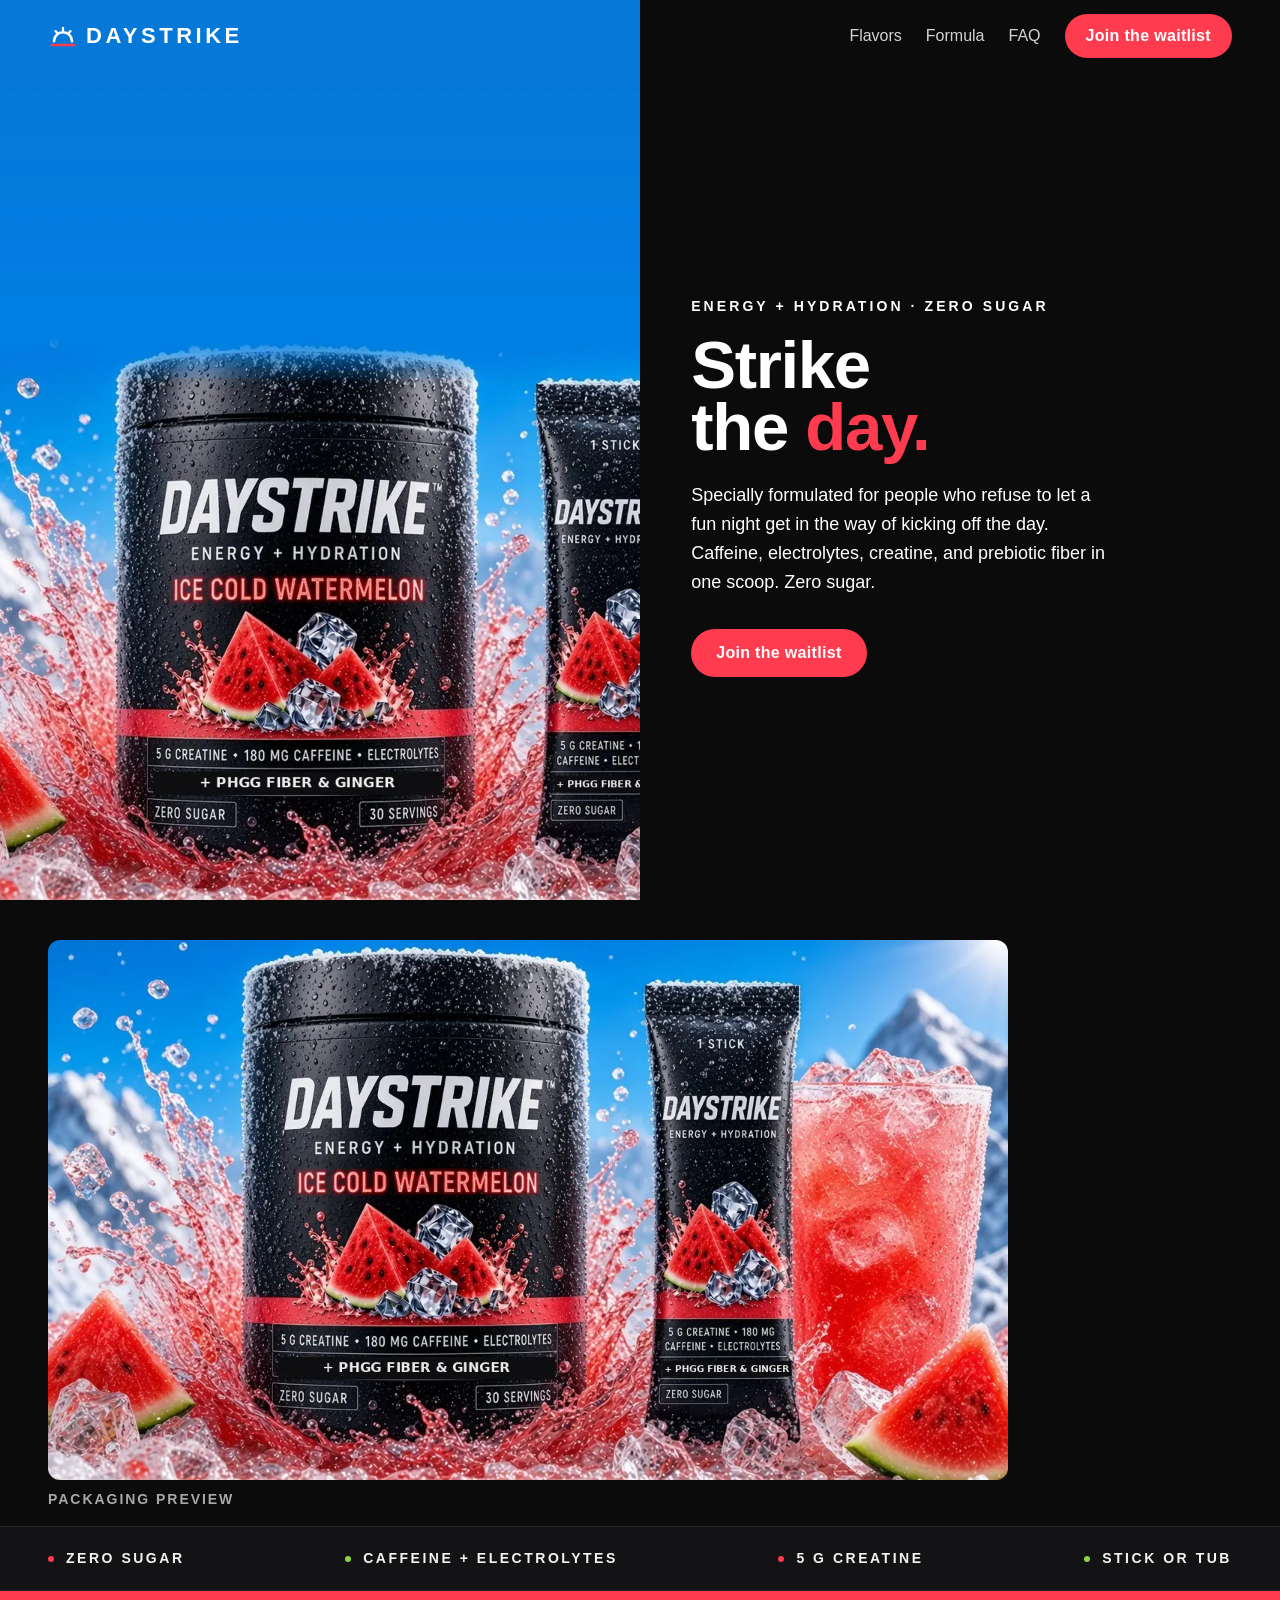
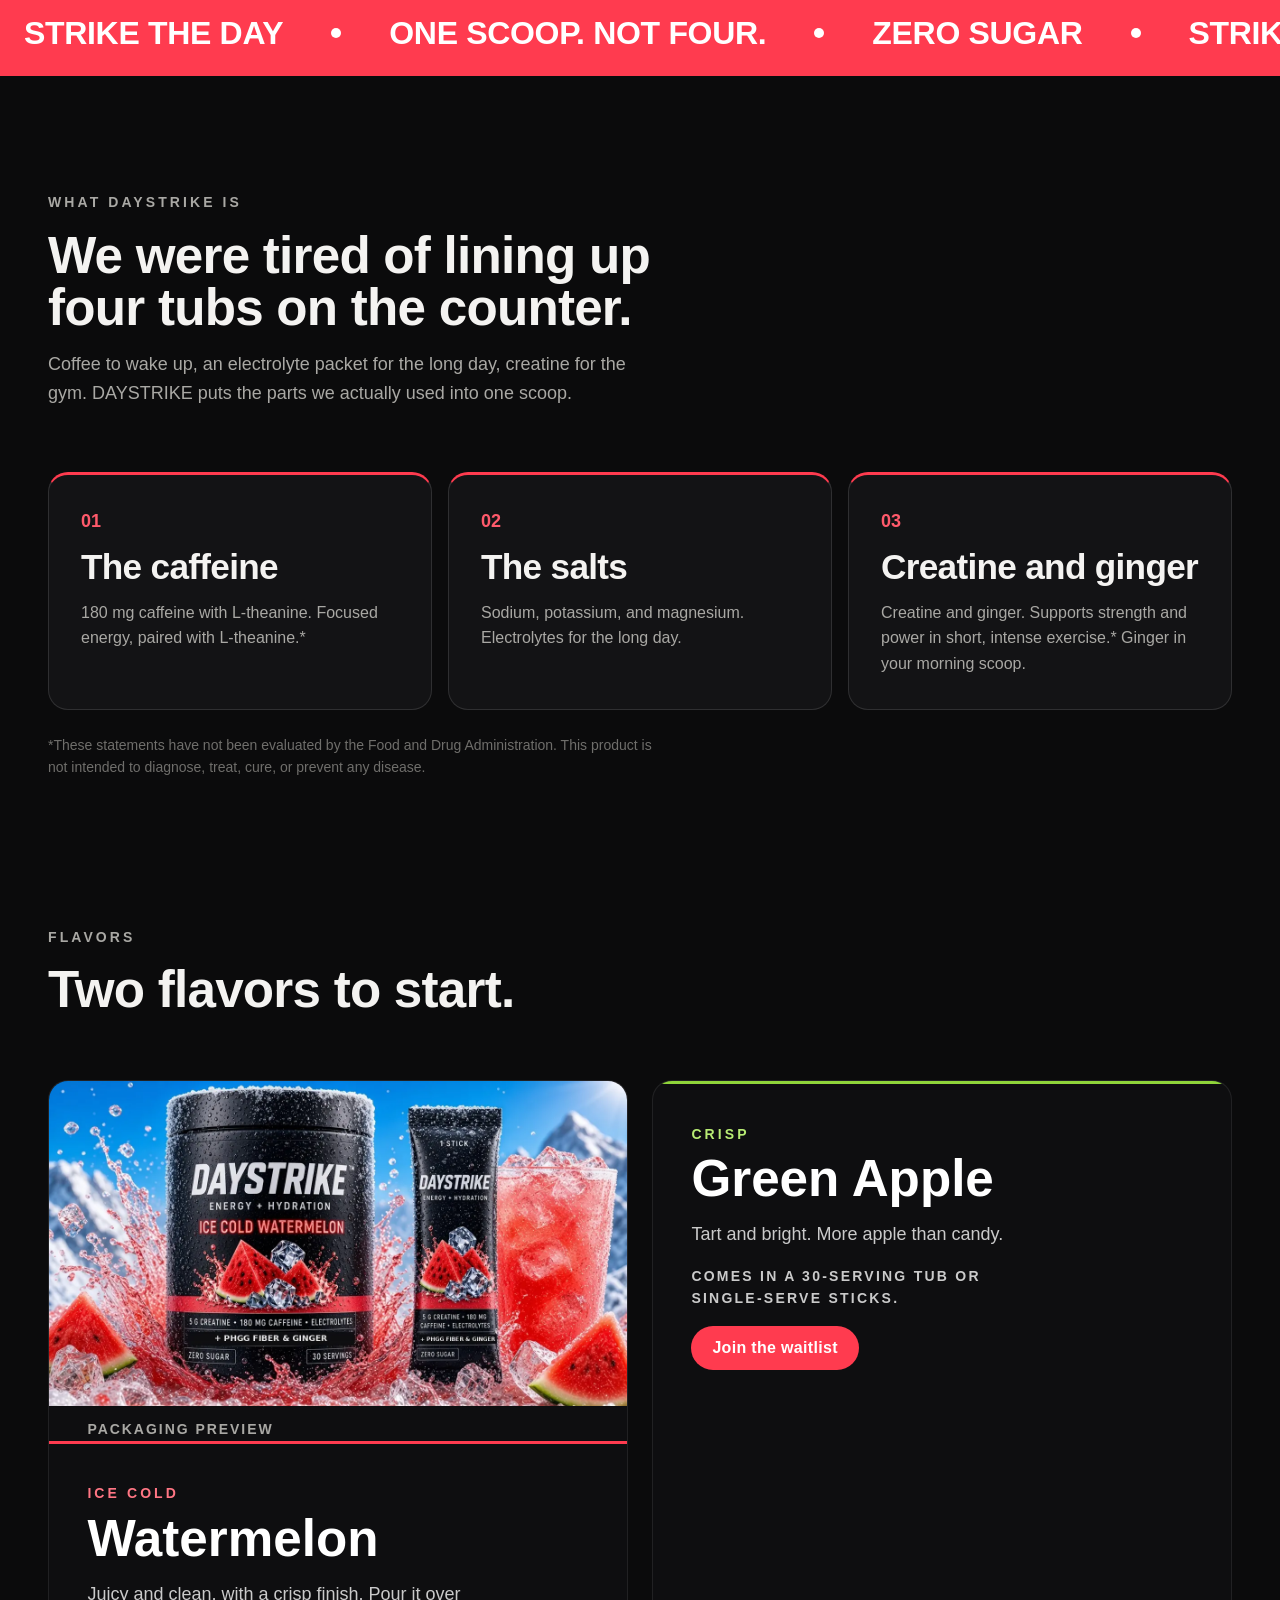
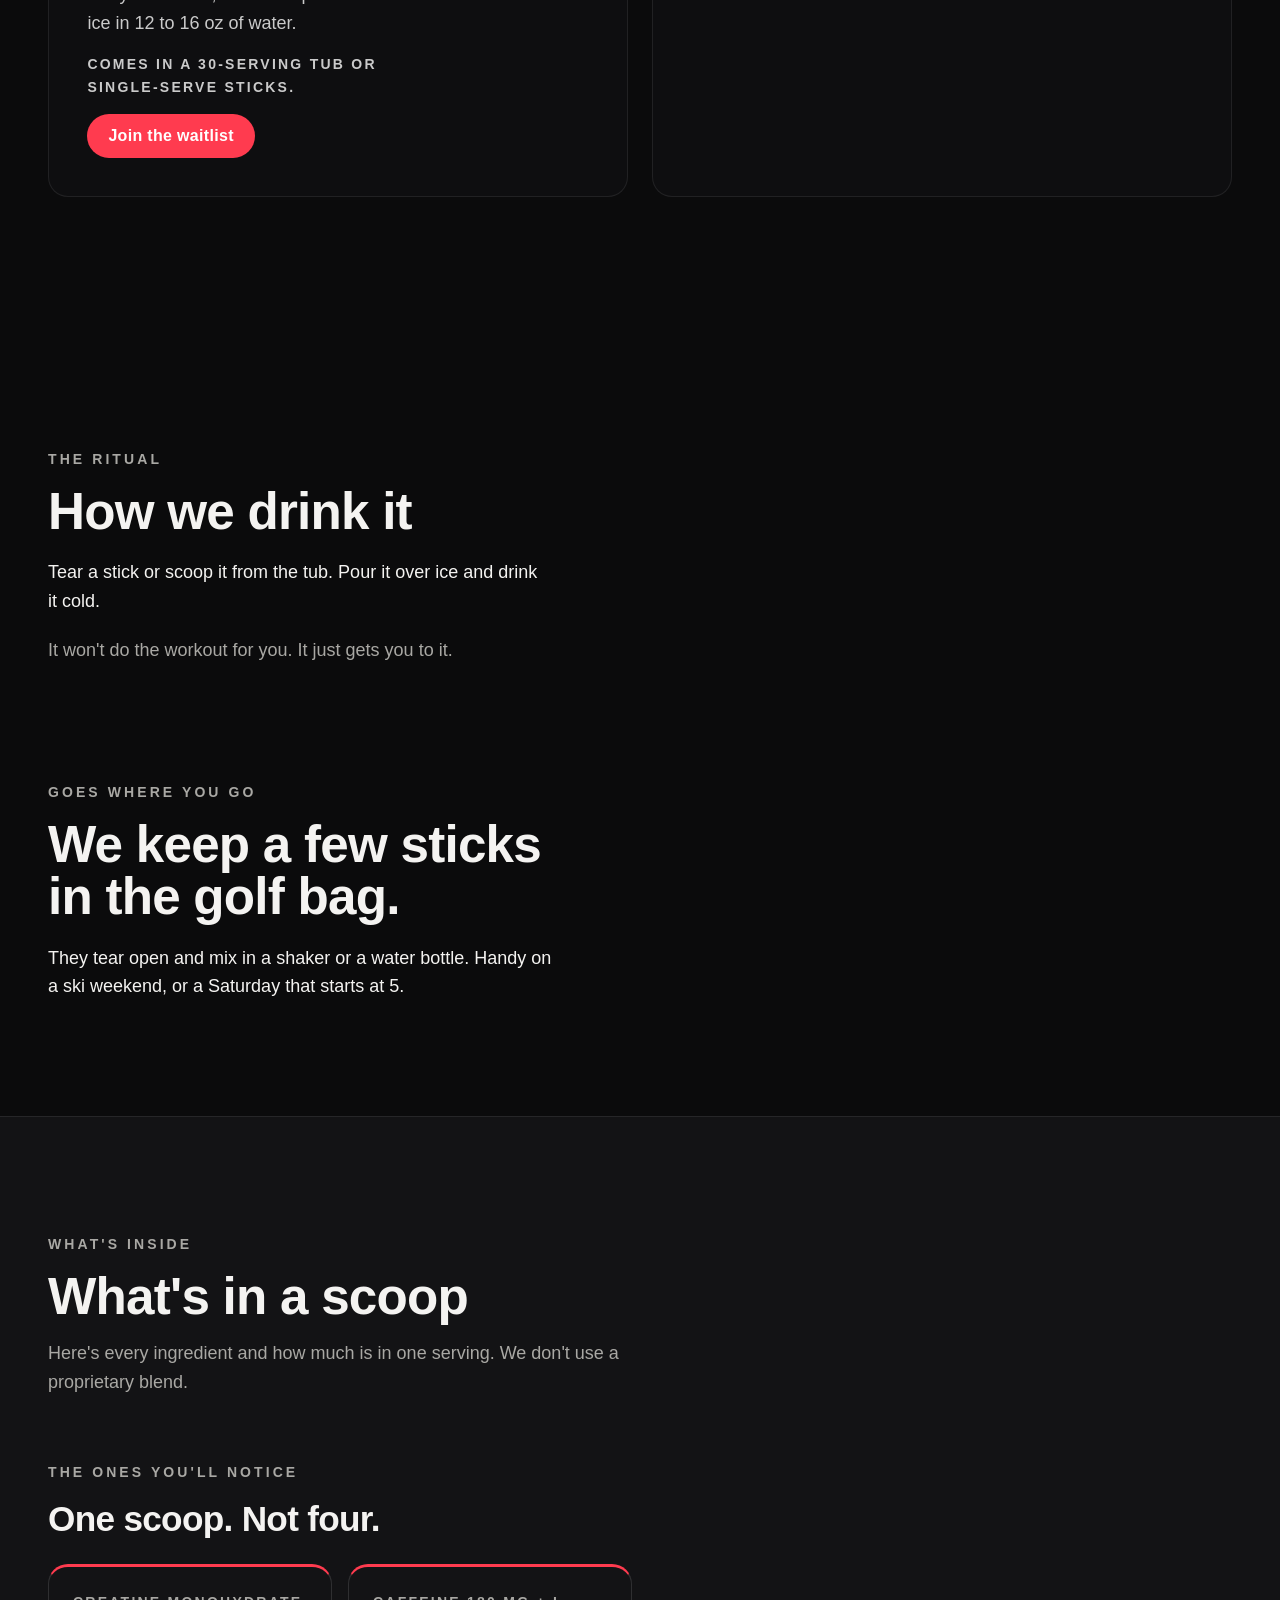
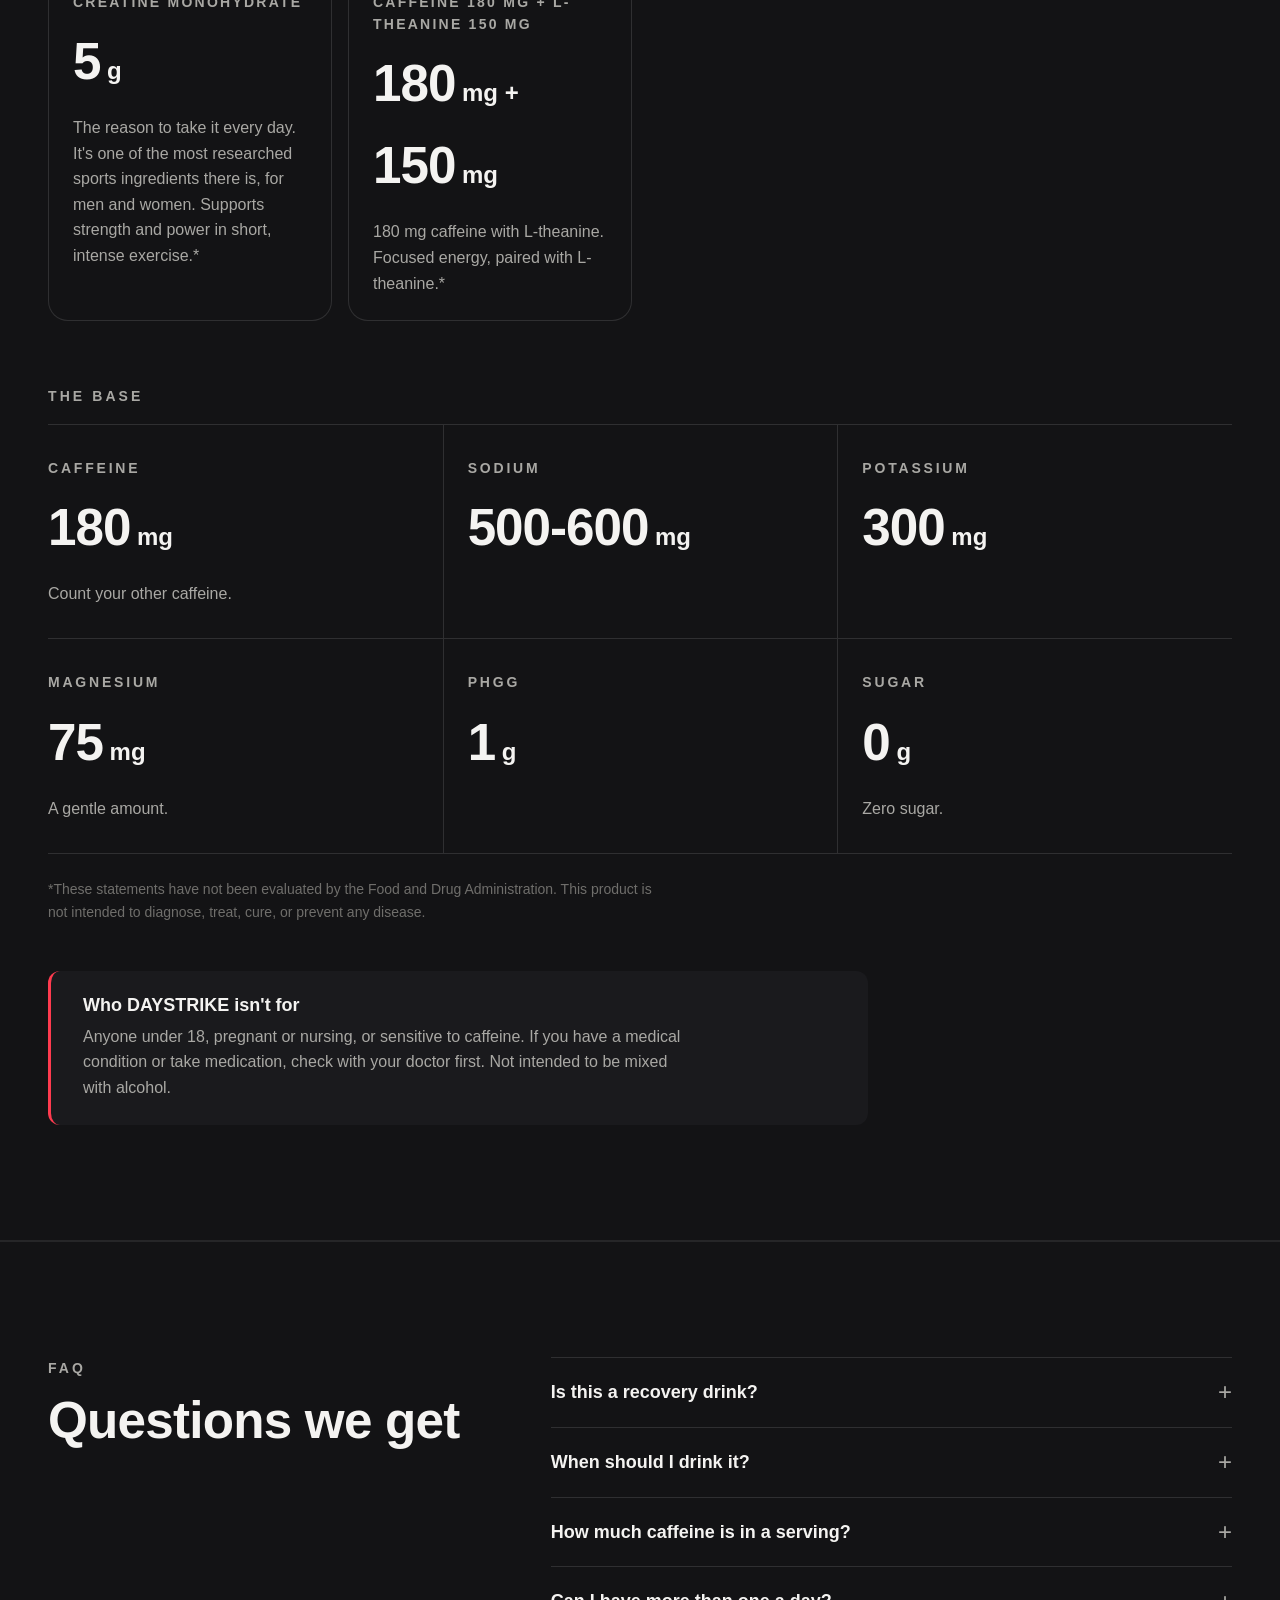
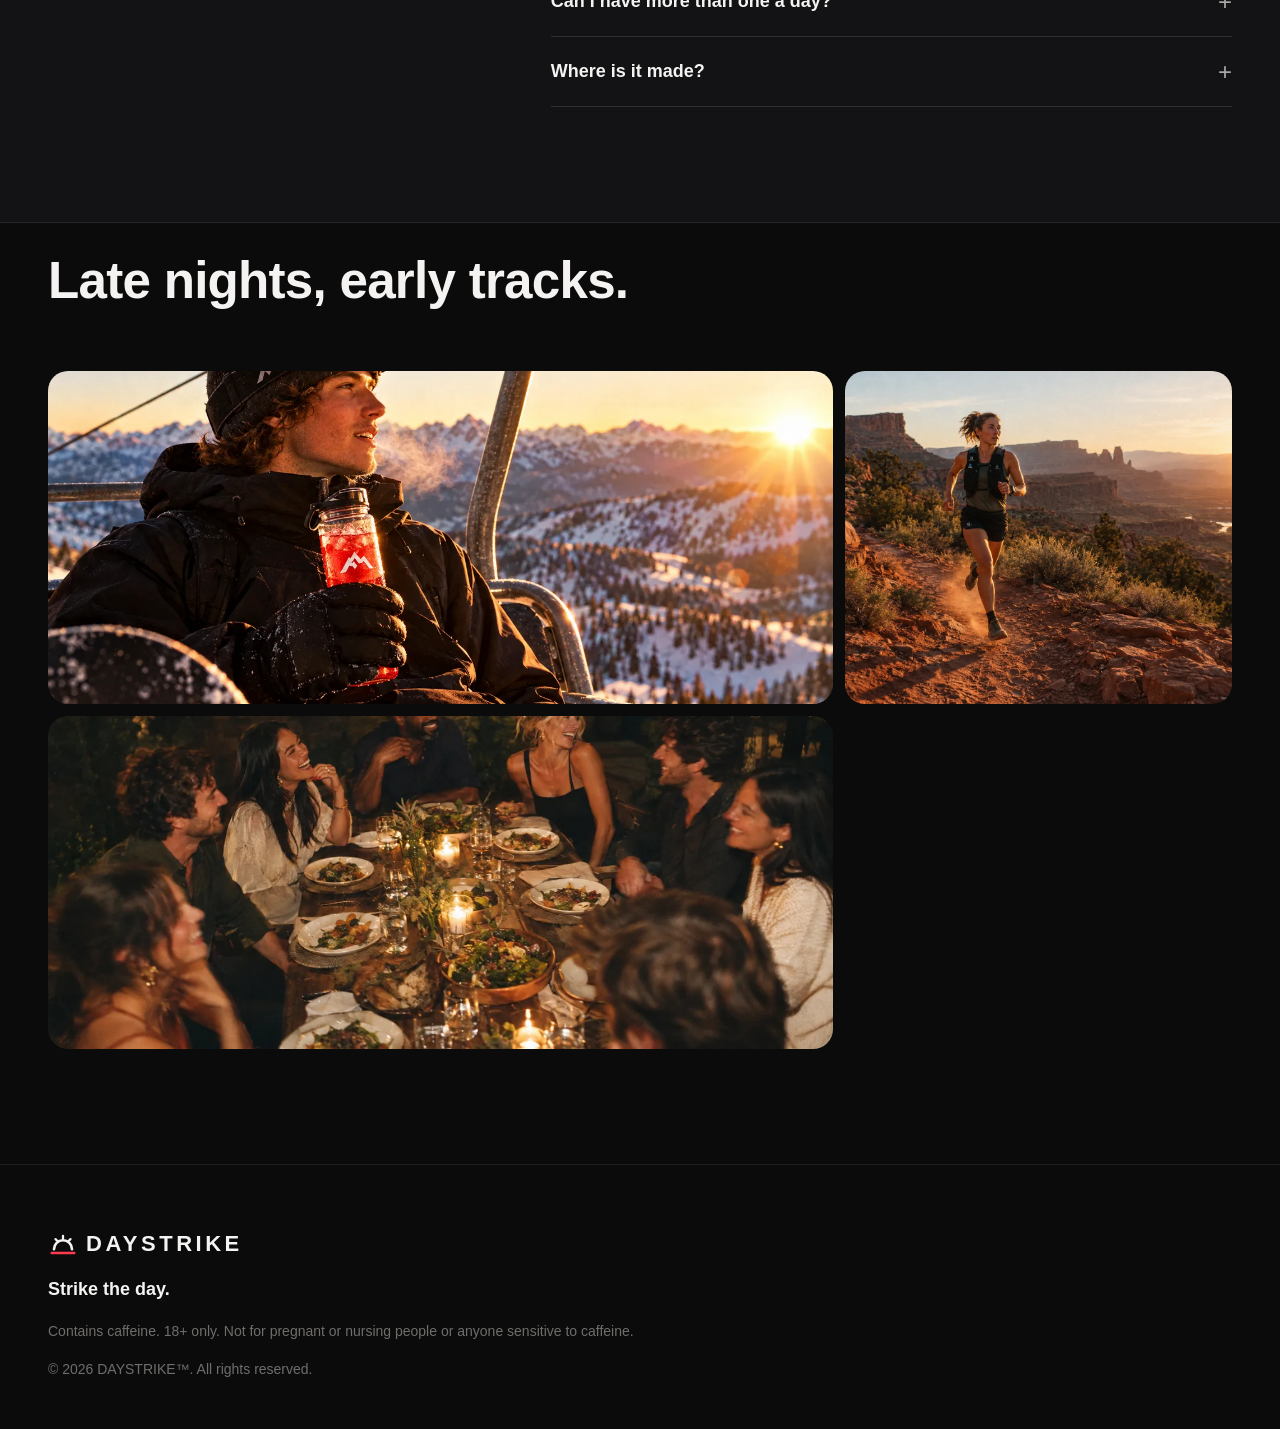
==== index.html @ b234f5af "Keep the hero copy off the product image Co-authored-by: CaseyMotive747 <CaseyMotive747@users.norepl" ====
<!doctype html>
<html lang="en" data-theme="dark">
<head>
  <meta charset="utf-8" />
  <meta name="viewport" content="width=device-width, initial-scale=1" />
  <title>DAYSTRIKE™ | Join the waitlist</title>
  <meta name="description" content="Specially formulated for people who refuse to let a fun night get in the way of kicking off the day. Strike the day." />
  <meta property="og:title" content="DAYSTRIKE™ | Join the waitlist" />
  <meta property="og:description" content="Specially formulated for people who refuse to let a fun night get in the way of kicking off the day. Strike the day." />
  <meta property="og:image" content="https://drinkdaystrike.com/assets/og-waitlist.jpg" />
  <meta property="og:url" content="https://drinkdaystrike.com/" />
  <meta property="og:type" content="website" />
  <meta name="twitter:card" content="summary_large_image" />
  <meta name="twitter:description" content="Energy, hydration and creatine. One scoop instead of four. Strike the day." />
  <meta name="twitter:image" content="https://drinkdaystrike.com/assets/og-waitlist.jpg" />
  <meta name="theme-color" content="#0b0b0c" />
  <link rel="icon" href="data:image/svg+xml,%3Csvg xmlns='http://www.w3.org/2000/svg' viewBox='0 0 32 32'%3E%3Crect width='32' height='32' rx='7' fill='%230b0b0c'/%3E%3Cpath d='M7 21a9 9 0 0 1 18 0' fill='none' stroke='%23fff' stroke-width='3' stroke-linecap='round'/%3E%3Cpath d='M5 25h22' stroke='%23ff3b4f' stroke-width='3' stroke-linecap='round'/%3E%3C/svg%3E" />
  <link rel="preconnect" href="https://api.fontshare.com" crossorigin />
  <link href="https://api.fontshare.com/v2/css?f[]=cabinet-grotesk@500,700,800&f[]=satoshi@400,500,700&display=swap" rel="stylesheet" />
  <link rel="preload" as="image" href="./assets/hero-mobile.webp" type="image/webp" media="(max-width: 767px)" />
  <link rel="preload" as="image" href="./assets/hero-desktop.webp" type="image/webp" media="(min-width: 768px)" />
  <link rel="stylesheet" href="./base.css" />
  <link rel="stylesheet" href="./style.css" />
</head>
<body>
  <a class="skip-link sr-only" href="#main">Skip to content</a>

  <header class="header" id="top">
    <div class="container header__inner">
      <a href="#top" class="brand" aria-label="DAYSTRIKE home">
        <svg class="brand__mark" viewBox="0 0 40 40" fill="none" aria-hidden="true">
          <path d="M8 27a12 12 0 0 1 24 0" stroke="currentColor" stroke-width="3.5" stroke-linecap="round"/>
          <path d="M20 9v4M10 13.5l2.6 2.6M30 13.5l-2.6 2.6" stroke="currentColor" stroke-width="3" stroke-linecap="round"/>
          <path d="M5 32h30" stroke="var(--color-red)" stroke-width="3.5" stroke-linecap="round"/>
        </svg>
        <span class="brand__word">DAYSTRIKE</span>
      </a>
      <nav class="nav" aria-label="Primary">
        <a href="#flavors">Flavors</a>
        <a href="#formula">Formula</a>
        <a href="#faq">FAQ</a>
      </nav>
      <div class="header__actions">
        <a href="WAITLIST_URL" class="btn btn--primary btn--sm">Join the waitlist</a>
      </div>
    </div>
  </header>

  <main id="main">
    <!-- HERO -->
    <section class="hero" aria-labelledby="hero-title">
      <picture class="hero__media">
        <source media="(max-width: 767px)" srcset="./assets/hero-mobile.webp" type="image/webp" />
        <source media="(max-width: 767px)" srcset="./assets/hero-mobile.jpg" type="image/jpeg" />
        <source srcset="./assets/hero-desktop.webp" type="image/webp" />
        <img src="./assets/hero-desktop.jpg" width="1280" height="720" alt="DAYSTRIKE Ice Cold Watermelon" fetchpriority="high" />
      </picture>
      <div class="hero__content">
        <p class="eyebrow">Energy + Hydration · Zero sugar</p>
        <h1 id="hero-title" class="hero__title">Strike<br />the <span class="hero__accent">day.</span></h1>
        <p class="hero__lede">Specially formulated for people who refuse to let a fun night get in the way of kicking off the day. Caffeine, electrolytes, creatine, and prebiotic fiber in one scoop. Zero sugar.</p>
        <div class="hero__ctas">
          <a href="WAITLIST_URL" class="btn btn--primary">Join the waitlist</a>
        </div>
      </div>
    </section>

    <!-- PACKAGING -->
    <section class="pack-preview" aria-label="Packaging preview">
      <div class="container">
        <figure class="pack">
          <picture>
            <source srcset="./assets/pack-watermelon.webp" type="image/webp" />
            <img src="./assets/pack-watermelon.jpg" width="1280" height="720" alt="DAYSTRIKE Ice Cold Watermelon packaging preview" />
          </picture>
          <figcaption class="pack__caption">Packaging preview</figcaption>
        </figure>
      </div>
    </section>

    <!-- STRIP -->
    <section class="strip" aria-label="Product highlights">
      <div class="container strip__inner">
        <span>Zero sugar</span>
        <span>Caffeine + electrolytes</span>
        <span>5 g creatine</span>
        <span>Stick or tub</span>
      </div>
    </section>

    <!-- MARQUEE -->
    <div class="marquee" aria-hidden="true">
      <div class="marquee__track">
        <span>Strike the day</span><span>One scoop. Not four.</span><span>Zero sugar</span>
        <span>Strike the day</span><span>One scoop. Not four.</span><span>Zero sugar</span>
      </div>
    </div>

    <!-- WHAT -->
    <section class="section what" id="what" aria-labelledby="what-title">
      <div class="container">
        <div class="section__head">
          <p class="eyebrow">What DAYSTRIKE is</p>
          <h2 id="what-title" class="section__title">We were tired of lining up four tubs on the counter.</h2>
          <p class="section__lede">Coffee to wake up, an electrolyte packet for the long day, creatine for the gym. DAYSTRIKE puts the parts we actually used into one scoop.</p>
        </div>
        <div class="pillars">
          <div class="pillar"><p class="pillar__n">01</p><h3>The caffeine</h3><p>180 mg caffeine with L-theanine. Focused energy, paired with L-theanine.*</p></div>
          <div class="pillar"><p class="pillar__n">02</p><h3>The salts</h3><p>Sodium, potassium, and magnesium. Electrolytes for the long day.</p></div>
          <div class="pillar"><p class="pillar__n">03</p><h3>Creatine and ginger</h3><p>Creatine and ginger. Supports strength and power in short, intense exercise.* Ginger in your morning scoop.</p></div>
        </div>
        <p class="fda-note">*These statements have not been evaluated by the Food and Drug Administration. This product is not intended to diagnose, treat, cure, or prevent any disease.</p>
      </div>
    </section>


    <!-- FLAVORS -->
    <section class="section" id="flavors" aria-labelledby="flavors-title">
      <div class="container">
        <div class="section__head">
          <p class="eyebrow">Flavors</p>
          <h2 id="flavors-title" class="section__title">Two flavors to start.</h2>
        </div>
        <div class="flavors">
          <article class="flavor flavor--red">
            <figure class="pack">
              <picture>
                <source srcset="./assets/pack-watermelon.webp" type="image/webp" />
                <img src="./assets/pack-watermelon.jpg" width="1280" height="720" alt="DAYSTRIKE Ice Cold Watermelon packaging preview" loading="lazy" />
              </picture>
              <figcaption class="pack__caption">Packaging preview</figcaption>
            </figure>
            <div class="flavor__body">
            <p class="flavor__kicker">Ice Cold</p>
            <h3 class="flavor__name">Watermelon</h3>
            <p>Juicy and clean, with a crisp finish. Pour it over ice in 12 to 16 oz of water.</p>
            <p class="flavor__formats">Comes in a 30-serving tub or single-serve sticks.</p>
            <a href="#flavors" class="btn btn--primary btn--sm flavor__buy" data-shop>Join the waitlist</a>
            </div>
          </article>
          <article class="flavor flavor--green">
            <div class="flavor__body">
            <p class="flavor__kicker">Crisp</p>
            <h3 class="flavor__name">Green Apple</h3>
            <p>Tart and bright. More apple than candy.</p>
            <p class="flavor__formats">Comes in a 30-serving tub or single-serve sticks.</p>
            <a href="#flavors" class="btn btn--primary btn--sm flavor__buy" data-shop>Join the waitlist</a>
            </div>
          </article>
        </div>
      </div>
    </section>

    <!-- DAY -->
    <section class="section section--tight" aria-labelledby="day-title">
      <div class="container split">
        <div class="split__copy">
          <p class="eyebrow">The ritual</p>
          <h2 id="day-title" class="section__title">How we drink it</h2>
          <p>Tear a stick or scoop it from the tub. Pour it over ice and drink it cold.</p>
          <p class="muted">It won't do the workout for you. It just gets you to it.</p>
        </div>
      </div>
      <div class="container split split--reverse">
        <div class="split__copy">
          <p class="eyebrow">Goes where you go</p>
          <h2 class="section__title">We keep a few sticks in the golf bag.</h2>
          <p>They tear open and mix in a shaker or a water bottle. Handy on a ski weekend, or a Saturday that starts at 5.</p>
        </div>
      </div>
    </section>

    <!-- FORMULA -->
    <section class="section section--alt" id="formula" aria-labelledby="formula-title">
      <div class="container">
        <div class="section__head">
          <p class="eyebrow">What's inside</p>
          <h2 id="formula-title" class="section__title">What's in a scoop</h2>
          <p class="section__lede">Here's every ingredient and how much is in one serving. We don't use a proprietary blend.</p>
        </div>
        <div class="four">
          <div class="four__head">
            <p class="eyebrow">The ones you'll notice</p>
            <h3 class="four__title">One scoop. Not four.</h3>
          </div>
          <dl class="four__grid">
            <div class="four__item"><dt>Creatine monohydrate</dt><dd class="four__dose"><span class="spec__num">5</span> g</dd><dd class="four__copy">The reason to take it every day. It's one of the most researched sports ingredients there is, for men and women. Supports strength and power in short, intense exercise.*</dd></div>
            <div class="four__item"><dt>Caffeine 180 mg + L-theanine 150 mg</dt><dd class="four__dose"><span class="spec__num">180</span> mg + <span class="spec__num">150</span> mg</dd><dd class="four__copy">180 mg caffeine with L-theanine. Focused energy, paired with L-theanine.*</dd></div>
          </dl>
        </div>
        <p class="eyebrow specs__label">The base</p>
        <dl class="specs">
          <div class="spec"><dt>Caffeine</dt><dd><span class="spec__num">180</span> mg</dd><p>Count your other caffeine.</p></div>
                    <div class="spec"><dt>Sodium</dt><dd><span class="spec__num">500-600</span> mg</dd></div>
          <div class="spec"><dt>Potassium</dt><dd><span class="spec__num">300</span> mg</dd></div>
          <div class="spec"><dt>Magnesium</dt><dd><span class="spec__num">75</span> mg</dd><p>A gentle amount.</p></div>
          <div class="spec"><dt>PHGG</dt><dd><span class="spec__num">1</span> g</dd></div>
          <div class="spec"><dt>Sugar</dt><dd><span class="spec__num">0</span> g</dd><p>Zero sugar.</p></div>
        </dl>
        <p class="fda-note">*These statements have not been evaluated by the Food and Drug Administration. This product is not intended to diagnose, treat, cure, or prevent any disease.</p>
        <div class="notfor">
          <h3>Who DAYSTRIKE isn't for</h3>
          <p>Anyone under 18, pregnant or nursing, or sensitive to caffeine. If you have a medical condition or take medication, check with your doctor first. Not intended to be mixed with alcohol.</p>
        </div>
      </div>
    </section>

    <!-- FAQ -->
    <section class="section section--alt" id="faq" aria-labelledby="faq-title">
      <div class="container faq">
        <div class="section__head">
          <p class="eyebrow">FAQ</p>
          <h2 id="faq-title" class="section__title">Questions we get</h2>
        </div>
        <div class="faq__list">
          <details>
            <summary>Is this a recovery drink?</summary>
            <p>No. It's a daily energy and hydration drink for people with full days.</p>
          </details>
          <details>
            <summary>When should I drink it?</summary>
            <p>Mornings or before a workout, in 12 to 16 oz of water over ice. Finish your last serving by early afternoon.</p>
          </details>
          <details>
            <summary>How much caffeine is in a serving?</summary>
            <p>180 mg, about two cups of coffee.</p>
          </details>
          <details>
            <summary>Can I have more than one a day?</summary>
            <p>Most healthy adults can have up to about 400 mg of caffeine a day, according to the FDA. Count your coffee and other caffeine too. We recommend finishing your last serving by early afternoon so it doesn't get in the way of sleep. Don't exceed two servings a day.</p>
          </details>
          <details>
            <summary>Where is it made?</summary>
            <p>Made in the U.S. We're finalizing our manufacturing partner now.</p>
          </details>
        </div>
      </div>
    </section>

    <!-- WORLD -->
    <section class="section world" id="world" aria-labelledby="world-title">
      <div class="container">
        <div class="section__head">
          <h2 id="world-title" class="section__title">Late nights, early tracks.</h2>
        </div>
        <div class="world__grid">
          <figure class="world__item w4"><img src="./assets/world-firstchair.webp" width="1400" height="788" loading="lazy" style="object-position:30% 50%" alt="A snowboarder on a chairlift at sunrise holding a bottle of red DAYSTRIKE drink" /></figure>
          <figure class="world__item w2"><img src="./assets/world-mileone.webp" width="1400" height="933" loading="lazy" style="object-position:38% 20%" alt="A woman trail running on red rock at sunrise" /></figure>
          <figure class="world__item w4"><img src="./assets/world-longtable.webp" width="1400" height="933" loading="lazy" style="object-position:50% 50%" alt="Friends laughing around a long candlelit dinner table under string lights" /></figure>
        </div>
      </div>
    </section>

  </main>

  <footer class="footer">
    <div class="container footer__inner">
      <div class="brand brand--footer">
        <svg class="brand__mark" viewBox="0 0 40 40" fill="none" aria-hidden="true">
          <path d="M8 27a12 12 0 0 1 24 0" stroke="currentColor" stroke-width="3.5" stroke-linecap="round"/>
          <path d="M20 9v4M10 13.5l2.6 2.6M30 13.5l-2.6 2.6" stroke="currentColor" stroke-width="3" stroke-linecap="round"/>
          <path d="M5 32h30" stroke="var(--color-red)" stroke-width="3.5" stroke-linecap="round"/>
        </svg>
        <span class="brand__word">DAYSTRIKE</span>
      </div>
      <p class="footer__tag">Strike the day.</p>
      <p class="footer__fine">Contains caffeine. 18+ only. Not for pregnant or nursing people or anyone sensitive to caffeine.</p>
      <p class="footer__fine">© 2026 DAYSTRIKE™. All rights reserved.</p>
    </div>
  </footer>

  <script src="./app.js" defer></script>
</body>
</html>
---- base.css ----
/* base.css */
*,
*::before,
*::after {
  box-sizing: border-box;
  margin: 0;
  padding: 0;
}

html {
  -moz-text-size-adjust: none;
  -webkit-text-size-adjust: none;
  text-size-adjust: none;
  -webkit-font-smoothing: antialiased;
  -moz-osx-font-smoothing: grayscale;
  text-rendering: optimizeLegibility;
  scroll-behavior: smooth;
  hanging-punctuation: first last;
  scroll-padding-top: var(--space-16);
}

body {
  min-height: 100dvh;
  line-height: 1.6;
  font-family: var(--font-body, sans-serif);
  font-size: var(--text-base);
  color: var(--color-text);
  background-color: var(--color-bg);
}

img,
picture,
video,
canvas,
svg {
  display: block;
  max-width: 100%;
  height: auto;
}
ul[role='list'],
ol[role='list'] {
  list-style: none;
}
input,
button,
textarea,
select {
  font: inherit;
  color: inherit;
}

h1,
h2,
h3,
h4,
h5,
h6 {
  text-wrap: balance;
  line-height: 1.15;
}
p,
li,
figcaption {
  text-wrap: pretty;
  max-width: 72ch;
}

::selection {
  background: oklch(from var(--color-primary) l c h / 0.25);
  color: var(--color-text);
}

:focus-visible {
  outline: 2px solid var(--color-primary);
  outline-offset: 3px;
  border-radius: var(--radius-sm);
}

@media (prefers-reduced-motion: reduce) {
  *,
  *::before,
  *::after {
    animation-duration: 0.01ms !important;
    animation-iteration-count: 1 !important;
    transition-duration: 0.01ms !important;
    scroll-behavior: auto !important;
  }
}

button {
  cursor: pointer;
  background: none;
  border: none;
}
table {
  border-collapse: collapse;
  width: 100%;
}

/* Interactive elements: animate hover/focus transitions.
   Only clickable elements get hover states — see `shared/03-motion.md`.
   Never add :hover styles to non-interactive elements. */
a,
button,
[role='button'],
[role='link'],
input,
textarea,
select {
  transition:
    color var(--transition-interactive),
    background var(--transition-interactive),
    border-color var(--transition-interactive),
    box-shadow var(--transition-interactive);
}

.sr-only {
  position: absolute;
  width: 1px;
  height: 1px;
  padding: 0;
  margin: -1px;
  overflow: hidden;
  clip: rect(0, 0, 0, 0);
  white-space: nowrap;
  border-width: 0;
}
---- style.css ----
[hidden] { display: none !important; }
/* DAYSTRIKE — tokens */
:root {
  --text-xs: clamp(0.75rem, 0.7rem + 0.25vw, 0.875rem);
  --text-sm: clamp(0.875rem, 0.8rem + 0.35vw, 1rem);
  --text-base: clamp(1rem, 0.95rem + 0.25vw, 1.125rem);
  --text-lg: clamp(1.125rem, 1rem + 0.75vw, 1.5rem);
  --text-xl: clamp(1.5rem, 1.2rem + 1.25vw, 2.25rem);
  --text-2xl: clamp(2rem, 1.2rem + 2.5vw, 3.5rem);
  --text-hero: clamp(3rem, 0.8rem + 6.4vw, 7rem);

  --space-1: 0.25rem; --space-2: 0.5rem; --space-3: 0.75rem; --space-4: 1rem;
  --space-5: 1.25rem; --space-6: 1.5rem; --space-8: 2rem; --space-10: 2.5rem;
  --space-12: 3rem; --space-16: 4rem; --space-20: 5rem; --space-24: 6rem; --space-32: 8rem;

  --font-display: 'Cabinet Grotesk', 'Satoshi', 'Helvetica Neue', sans-serif;
  --font-body: 'Satoshi', 'Inter', 'Helvetica Neue', sans-serif;

  --radius-sm: 6px; --radius-md: 12px; --radius-lg: 20px; --radius-full: 999px;
  --ease: cubic-bezier(0.16, 1, 0.3, 1);
  --container: 1200px;
}

/* Dark is the brand's home (black packaging) */
:root, [data-theme='dark'] {
  --color-bg: #0b0b0c;
  --color-surface: #131315;
  --color-surface-2: #1a1a1d;
  --color-border: oklch(1 0 0 / 0.12);
  --color-divider: oklch(1 0 0 / 0.08);
  --color-text: #f4f3f1;
  --color-text-muted: #a9a8a4;
  --color-text-faint: #6f6e6b;
  --color-red: #ff3b4f;
  --color-red-ink: #ff5a6b;
  --color-green: #8fd43a;
  --color-green-ink: #a6e35a;
  --color-primary: #ff3b4f;
  --color-primary-hover: #ff5a6b;
  --color-on-primary: #ffffff;
  --shadow-lg: 0 20px 48px oklch(0 0 0 / 0.5);
}

[data-theme='dark'] { color-scheme: dark; }

body { background: var(--color-bg); color: var(--color-text); transition: background-color .3s var(--ease), color .3s var(--ease); }

.container { width: min(100% - 2 * clamp(var(--space-5), 4vw, var(--space-12)), var(--container)); margin-inline: auto; }
.muted { color: var(--color-text-muted); }

.skip-link:focus { position: fixed; top: var(--space-3); left: var(--space-3); width: auto; height: auto; clip: auto; padding: var(--space-3) var(--space-4); background: var(--color-surface); color: var(--color-text); z-index: 100; border-radius: var(--radius-sm); }

:focus-visible { outline: 2px solid var(--color-green); outline-offset: 3px; border-radius: 4px; }

/* Header */
.header { position: fixed; inset: 0 0 auto 0; z-index: 50; transition: background-color .3s var(--ease), box-shadow .3s var(--ease); }
.header--scrolled { background: color-mix(in oklab, var(--color-bg) 86%, transparent); backdrop-filter: blur(14px); -webkit-backdrop-filter: blur(14px); box-shadow: 0 1px 0 var(--color-divider); }
.header__inner { display: flex; align-items: center; gap: var(--space-6); height: 72px; }
.brand { display: inline-flex; align-items: center; gap: var(--space-2); color: #fff; text-decoration: none; }
.header--scrolled .brand { color: var(--color-text); }
.brand__mark { width: 30px; height: 30px; }
.brand__word { font-family: var(--font-display); font-weight: 800; font-size: 1.375rem; letter-spacing: 0.16em; line-height: 1; }
.nav { display: flex; gap: var(--space-6); margin-left: auto; }
.nav a { color: rgb(255 255 255 / 0.82); text-decoration: none; font-size: var(--text-sm); font-weight: 500; transition: color .2s var(--ease); }
.header--scrolled .nav a { color: var(--color-text-muted); }
.nav a:hover, .header--scrolled .nav a:hover { color: var(--color-text); }
.nav a:hover { color: #fff; }
.header__actions { display: flex; align-items: center; gap: var(--space-3); }
.icon-btn { display: grid; place-items: center; width: 44px; height: 44px; border-radius: var(--radius-full); border: 1px solid rgb(255 255 255 / 0.2); background: transparent; color: #fff; cursor: pointer; transition: background-color .2s var(--ease); }
.header--scrolled .icon-btn { color: var(--color-text); border-color: var(--color-border); }
.icon-btn:hover { background: rgb(255 255 255 / 0.08); }

/* Buttons */
.btn { display: inline-flex; align-items: center; justify-content: center; gap: var(--space-2); min-height: 48px; padding: 0 var(--space-6); border-radius: var(--radius-full); font: 700 var(--text-sm)/1 var(--font-body); letter-spacing: 0.02em; white-space: nowrap; text-decoration: none; border: 1px solid transparent; cursor: pointer; transition: background-color .2s var(--ease), transform .2s var(--ease), border-color .2s var(--ease); }
.btn:active { transform: translateY(1px) scale(0.99); }
.btn--sm { min-height: 44px; padding: 0 var(--space-5); }
.btn--primary { background: var(--color-primary); color: var(--color-on-primary); }
.btn--primary:hover { background: var(--color-primary-hover); }
.btn--ghost { background: transparent; color: inherit; border-color: currentColor; }
.btn--ghost:hover { background: rgb(255 255 255 / 0.08); }
.btn--block { width: 100%; }
.btn[disabled] { opacity: .6; cursor: progress; }

.eyebrow { font-size: var(--text-xs); font-weight: 700; letter-spacing: 0.22em; text-transform: uppercase; color: var(--color-text-muted); margin-bottom: var(--space-4); }

/* Hero: copy stays on black. The product image is beside it, or below it on phones. */
.hero { display: flex; flex-direction: column; background: #0b0b0c; color: #fff; overflow: hidden; }
.hero__content { order: 1; background: #0b0b0c; padding: calc(72px + var(--space-8)) clamp(var(--space-5), 5vw, var(--space-12)) var(--space-10); }
.hero__media { order: 2; position: relative; display: block; width: 100%; aspect-ratio: 1080 / 1350; background: #0b0b0c; }
.hero__media img { position: absolute; inset: 0; width: 100%; height: 100%; object-fit: cover; object-position: center center; }
.hero .eyebrow { color: #fff; }
.hero__title { font-family: var(--font-display); font-weight: 800; font-size: clamp(2.75rem, 1rem + 6vw, 4.5rem); line-height: 0.92; letter-spacing: -0.02em; max-width: 9ch; text-wrap: balance; color: #fff; }
.hero__lede { margin-top: var(--space-6); max-width: 42ch; font-size: var(--text-base); color: #fff; }
.hero__ctas { display: flex; flex-wrap: wrap; gap: var(--space-3); margin-top: var(--space-8); }
.hero .btn--ghost { color: #fff; border-color: rgb(255 255 255 / 0.5); }
@media (min-width: 768px) {
  .hero { display: grid; grid-template-columns: minmax(0, 1fr) minmax(0, 1fr); align-items: stretch; min-height: min(100dvh, 960px); }
  .hero__content { order: 0; display: flex; flex-direction: column; justify-content: center; padding: calc(72px + var(--space-12)) clamp(var(--space-8), 4vw, var(--space-16)) var(--space-12); }
  .hero__media { order: 0; aspect-ratio: auto; height: 100%; min-height: 100%; }
  .hero__media img { object-position: center center; }
  .hero__title { font-size: clamp(3rem, 1rem + 4vw, 6.5rem); }
}
.hero__note { margin-top: var(--space-5); font-size: var(--text-xs); color: rgb(255 255 255 / 0.7); }
.hero__note span { font-variant-numeric: tabular-nums; color: #fff; font-weight: 700; }

/* Strip */
.strip { border-block: 1px solid var(--color-divider); background: var(--color-surface); }
.strip__inner { display: flex; flex-wrap: wrap; justify-content: space-between; gap: var(--space-3) var(--space-6); padding-block: var(--space-5); font-size: var(--text-xs); font-weight: 700; letter-spacing: 0.18em; text-transform: uppercase; }
.strip__inner span { display: inline-flex; align-items: center; gap: var(--space-3); }
.strip__inner span::before { content: ""; width: 6px; height: 6px; border-radius: 50%; background: var(--color-red); }
.strip__inner span:nth-child(even)::before { background: var(--color-green); }

/* Sections */
.section { padding-block: clamp(var(--space-16), 9vw, var(--space-32)); }
.section--tight { display: grid; gap: clamp(var(--space-16), 8vw, var(--space-24)); }
.section--alt { background: var(--color-surface); border-block: 1px solid var(--color-divider); }
.section__head { max-width: 640px; margin-bottom: clamp(var(--space-10), 5vw, var(--space-16)); }
.section__title { font-family: var(--font-display); font-weight: 800; font-size: var(--text-2xl); line-height: 1.02; letter-spacing: -0.015em; text-wrap: balance; }
.section__lede { margin-top: var(--space-4); color: var(--color-text-muted); max-width: 60ch; }

/* Bold hero + marquee + rules */
.hero__accent { color: var(--color-red); }
.versus { display: grid; grid-template-columns: 1fr 1fr; gap: var(--space-4); }
.versus__col { border: 1px solid var(--color-border); border-radius: var(--radius-lg); padding: var(--space-8); }
.versus__col--you { border-color: var(--color-red); background: color-mix(in srgb, var(--color-red) 8%, transparent); }
.versus__label { font-size: var(--text-xs); font-weight: 700; letter-spacing: 0.2em; text-transform: uppercase; color: var(--color-text-muted); margin-bottom: var(--space-4); }
.versus__col--you .versus__label { color: var(--color-red-ink); }
.versus__list { list-style: none; display: grid; gap: var(--space-2); }
.versus__list li { font-family: var(--font-display); font-weight: 800; font-size: clamp(1.5rem, 1rem + 1.8vw, 2.5rem); line-height: 1.1; letter-spacing: -0.02em; color: var(--color-text-faint); }
.versus__col--you .versus__list li { color: var(--color-text); }
.versus__list li:last-child { text-decoration: line-through; text-decoration-thickness: 3px; }
.versus__col--you .versus__list li:last-child { text-decoration: none; color: var(--color-red-ink); }
@media (max-width: 600px) { .versus { grid-template-columns: 1fr; } }
.marquee { overflow: hidden; background: var(--color-red); color: #fff; border-block: 1px solid var(--color-red); }
.marquee__track { display: flex; width: max-content; animation: marquee 28s linear infinite; }
.marquee__track span { font-family: var(--font-display); font-weight: 800; font-size: clamp(1.25rem, 0.9rem + 1.4vw, 2rem); letter-spacing: -0.01em; text-transform: uppercase; padding: var(--space-4) var(--space-6); white-space: nowrap; display: inline-flex; align-items: center; gap: var(--space-6); }
.marquee__track span::after { content: ""; width: 10px; height: 10px; border-radius: 50%; background: #fff; margin-left: var(--space-6); }
@keyframes marquee { to { transform: translateX(-50%); } }
@media (prefers-reduced-motion: reduce) { .marquee__track { animation: none; } }
.rules__list { list-style: none; display: grid; grid-template-columns: repeat(2, 1fr); border-top: 1px solid var(--color-border); }
.rules__list li { display: flex; gap: var(--space-6); align-items: baseline; padding: var(--space-8) var(--space-6) var(--space-8) 0; border-bottom: 1px solid var(--color-border); }
.rules__list li:nth-child(even) { padding-left: var(--space-6); border-left: 1px solid var(--color-border); }
.rules__n { font-family: var(--font-display); font-weight: 800; font-size: var(--text-lg); color: var(--color-red-ink); font-variant-numeric: tabular-nums; }
.rules__list p { font-family: var(--font-display); font-weight: 800; font-size: clamp(1.5rem, 1rem + 1.8vw, 2.5rem); line-height: 1.05; letter-spacing: -0.02em; }
@media (max-width: 760px) { .rules__list { grid-template-columns: 1fr; } .rules__list li:nth-child(even) { padding-left: 0; border-left: 0; } }

/* World gallery */
.what { padding-bottom: var(--space-8); }
.world { padding-top: var(--space-8); }
.world__grid { display: grid; grid-template-columns: repeat(6, 1fr); gap: var(--space-3); }
.world__item { position: relative; overflow: hidden; border-radius: var(--radius-lg); margin: 0; }
.world__grid { grid-auto-rows: clamp(240px, 26vw, 400px); }
.w2 { grid-column: span 2; } .w4 { grid-column: span 4; } .w6 { grid-column: span 6; }
.world__item img { width: 100%; height: 100%; object-fit: cover; transition: transform 600ms cubic-bezier(.2,.7,.2,1); }
.world__item:hover img { transform: scale(1.04); }
.world__item figcaption { position: absolute; z-index: 1; left: var(--space-5); bottom: var(--space-4); font-family: var(--font-display); font-weight: 800; font-size: var(--text-lg); color: #fff; text-transform: uppercase; letter-spacing: 0.02em; text-shadow: 0 2px 16px rgba(0,0,0,.6); }
@media (max-width: 760px) { .world__grid { grid-template-columns: 1fr; grid-auto-rows: auto; } .w2, .w4, .w6 { grid-column: auto; aspect-ratio: 4 / 3; } }

/* What it is */
.pillars { display: grid; grid-template-columns: repeat(3, 1fr); gap: var(--space-4); }
.pillar { border: 1px solid var(--color-border); border-top: 3px solid var(--color-red); border-radius: var(--radius-lg); padding: var(--space-8); background: var(--color-surface); }
.pillar__n { font-family: var(--font-display); font-weight: 800; color: var(--color-red-ink); font-variant-numeric: tabular-nums; margin-bottom: var(--space-3); }
.pillar h3 { font-family: var(--font-display); font-weight: 800; font-size: var(--text-xl); letter-spacing: -0.02em; margin-bottom: var(--space-3); }
.pillar p:last-child { color: var(--color-text-muted); font-size: var(--text-sm); }
@media (max-width: 860px) { .pillars { grid-template-columns: 1fr; } }
.flavor__formats { font-size: var(--text-xs); font-weight: 700; letter-spacing: 0.16em; text-transform: uppercase; color: var(--color-text-muted); margin-top: var(--space-4); }
.flavor__buy { margin-top: var(--space-4); }

/* Restart chips */
.restarts { list-style: none; display: flex; flex-wrap: wrap; gap: var(--space-2); margin-top: var(--space-6); }
.restarts li { padding: var(--space-2) var(--space-4); border: 1px solid var(--color-border); border-radius: var(--radius-full); font-size: var(--text-sm); font-weight: 600; }
.restarts li:last-child { background: var(--color-red); border-color: var(--color-red); color: #fff; }

/* Familiar timeline */
.timeline { list-style: none; border-left: 2px solid var(--color-border); margin-left: var(--space-2); display: grid; gap: var(--space-8); max-width: 760px; }
.timeline li { position: relative; padding-left: var(--space-8); display: grid; grid-template-columns: 7.5rem 1fr; gap: var(--space-4); align-items: baseline; }
.timeline li::before { content: ""; position: absolute; left: -7px; top: .45em; width: 12px; height: 12px; border-radius: 50%; background: var(--color-bg); border: 2px solid var(--color-text-faint); }
.timeline time { font-family: var(--font-display); font-weight: 800; font-size: var(--text-lg); font-variant-numeric: tabular-nums; color: var(--color-text-muted); white-space: nowrap; }
.timeline p { font-size: var(--text-base); max-width: 52ch; }
.timeline q { font-weight: 700; }
.timeline__key::before { background: var(--color-red) !important; border-color: var(--color-red) !important; }
.timeline__key time { color: var(--color-red-ink); }
.timeline__key p { font-weight: 700; }
@media (max-width: 600px) { .timeline li { grid-template-columns: 1fr; gap: var(--space-1); } }

/* Packaging preview — full width on small screens */
.pack-preview { padding-block: var(--space-6) var(--space-2); }
.pack { margin: 0; }
.pack img { width: 100%; height: auto; border-radius: var(--radius-md); }
.pack__caption { margin-top: var(--space-2); font-size: var(--text-xs); font-weight: 700; letter-spacing: 0.14em; text-transform: uppercase; color: var(--color-text-muted); }
@media (min-width: 720px) {
  .pack-preview { padding-block: var(--space-10) var(--space-4); }
  .pack-preview .pack { max-width: 960px; }
}

/* Flavors */
.flavors { display: grid; grid-template-columns: 1fr; gap: var(--space-6); }
.flavor { position: relative; border-radius: var(--radius-lg); background: #0e0e10; color: #fff; overflow: hidden; display: flex; flex-direction: column; border: 1px solid oklch(1 0 0 / 0.08); }
.flavor__img { width: 100%; aspect-ratio: 16 / 10; object-fit: cover; object-position: 50% 40%; }
.flavor__body { padding: clamp(var(--space-6), 3vw, var(--space-10)); border-top: 3px solid var(--flavor); }
.flavor--red { --flavor: #ff3b4f; }
.flavor--green { --flavor: #8fd43a; }
.flavor p { color: rgb(255 255 255 / 0.78); max-width: 38ch; position: relative; }
.flavor__kicker { font-size: var(--text-xs); font-weight: 700; letter-spacing: 0.22em; text-transform: uppercase; }
.flavor--red .flavor__kicker { color: #ff7684 !important; }
.flavor--green .flavor__kicker { color: #b8ec74 !important; }
.flavor__name { font-family: var(--font-display); font-weight: 800; font-size: var(--text-2xl); line-height: 1; margin: var(--space-2) 0 var(--space-4); position: relative; }
.flavor .pack img { border-radius: 0; }
.flavor .pack__caption { margin-top: 0; padding: var(--space-3) clamp(var(--space-6), 3vw, var(--space-10)) 0; }
@media (min-width: 720px) {
  .flavors { grid-template-columns: repeat(2, 1fr); }
}

/* Split */
.split { display: grid; grid-template-columns: 1.15fr 1fr; gap: clamp(var(--space-8), 6vw, var(--space-20)); align-items: center; }
.split--reverse { grid-template-columns: 1fr 1.15fr; }
.split--reverse .split__media { order: 2; }
.split__media { margin: 0; border-radius: var(--radius-lg); overflow: hidden; aspect-ratio: 16 / 10; background: var(--color-surface-2); }
.split__media img { width: 100%; height: 100%; object-fit: cover; }
.split__copy p { margin-top: var(--space-5); max-width: 52ch; }

/* Specs */
.four { margin-bottom: var(--space-16); }
.four__head { margin-bottom: var(--space-6); }
.four__title { font-family: var(--font-display); font-weight: 800; font-size: var(--text-xl); letter-spacing: -0.02em; line-height: 1.15; max-width: 26ch; }
.four__grid { display: grid; grid-template-columns: repeat(4, 1fr); gap: var(--space-4); }
.four__item { border: 1px solid var(--color-border); border-top: 3px solid var(--color-red); border-radius: var(--radius-lg); padding: var(--space-6); background: var(--color-surface); }
.four__item dt { font-size: var(--text-xs); font-weight: 700; letter-spacing: 0.16em; text-transform: uppercase; color: var(--color-text-muted); }
.four__dose { font-family: var(--font-display); font-weight: 700; font-size: var(--text-lg); margin: var(--space-2) 0 var(--space-3); }
.four__copy { font-size: var(--text-sm); color: var(--color-text-muted); }
.specs__label { margin-bottom: var(--space-4); }
.fda-note { font-size: var(--text-xs); color: var(--color-text-faint); margin-top: var(--space-6); max-width: 80ch; }
@media (max-width: 1100px) { .four__grid { grid-template-columns: repeat(2, 1fr); } }
@media (max-width: 600px) { .four__grid { grid-template-columns: 1fr; } }
.specs { display: grid; grid-template-columns: repeat(3, 1fr); border-top: 1px solid var(--color-border); }
.spec { padding: var(--space-8) var(--space-6) var(--space-8) 0; border-bottom: 1px solid var(--color-border); }
.spec + .spec { padding-left: var(--space-6); border-left: 1px solid var(--color-border); }
.spec:nth-child(3n + 1) { padding-left: 0; border-left: 0; }
.spec dt { font-size: var(--text-xs); font-weight: 700; letter-spacing: 0.2em; text-transform: uppercase; color: var(--color-text-muted); }
.spec dd { font-family: var(--font-display); font-weight: 700; font-size: var(--text-lg); margin: var(--space-2) 0 var(--space-3); }
.spec__num { font-size: var(--text-2xl); font-weight: 800; font-variant-numeric: tabular-nums; letter-spacing: -0.02em; }
.spec p { font-size: var(--text-sm); color: var(--color-text-muted); max-width: 32ch; }
.notfor { margin-top: var(--space-12); padding: var(--space-6) var(--space-8); border-radius: var(--radius-md); background: var(--color-surface-2); border-left: 3px solid var(--color-red); max-width: 820px; }
.notfor h3 { font-size: var(--text-base); font-weight: 700; margin-bottom: var(--space-2); }
.notfor p { font-size: var(--text-sm); color: var(--color-text-muted); }

/* Join */
.join__inner { display: grid; grid-template-columns: 1fr 1.1fr; gap: clamp(var(--space-10), 6vw, var(--space-20)); align-items: start; }
.join__copy p { margin-top: var(--space-5); color: var(--color-text-muted); max-width: 46ch; }
.perks { list-style: none; margin-top: var(--space-8); display: grid; gap: var(--space-3); }
.perks li { display: flex; gap: var(--space-3); align-items: center; font-weight: 500; }
.perks li::before { content: ""; flex: none; width: 20px; height: 20px; border-radius: 50%; background: var(--color-green) url("data:image/svg+xml,%3Csvg xmlns='http://www.w3.org/2000/svg' viewBox='0 0 20 20'%3E%3Cpath d='M5.5 10.5l3 3 6-7' fill='none' stroke='%23111' stroke-width='2.2' stroke-linecap='round' stroke-linejoin='round'/%3E%3C/svg%3E") center/100% no-repeat; }

.form, .success { background: var(--color-surface); border: 1px solid var(--color-border); border-radius: var(--radius-lg); padding: clamp(var(--space-6), 4vw, var(--space-10)); box-shadow: var(--shadow-lg); display: grid; gap: var(--space-5); }
.form__row--2 { display: grid; grid-template-columns: 1fr 1fr; gap: var(--space-4); }
.field { display: grid; gap: var(--space-2); }
.field__label { font-size: var(--text-sm); font-weight: 700; }
.field__label em { font-style: normal; font-weight: 400; color: var(--color-text-faint); margin-left: var(--space-1); }
.field input { width: 100%; min-height: 48px; padding: 0 var(--space-4); border-radius: var(--radius-md); border: 1px solid var(--color-border); background: var(--color-bg); color: var(--color-text); font: 400 var(--text-base) var(--font-body); transition: border-color .2s var(--ease), box-shadow .2s var(--ease); }
.field input:focus { outline: none; border-color: var(--color-green); box-shadow: 0 0 0 3px color-mix(in oklab, var(--color-green) 30%, transparent); }
.field input[aria-invalid="true"] { border-color: var(--color-red); }
.choice { border: 0; display: grid; gap: var(--space-3); }
.chips { display: flex; flex-wrap: wrap; gap: var(--space-2); }
.chip { position: relative; }
.chip input { position: absolute; opacity: 0; inset: 0; cursor: pointer; }
.chip span { display: inline-flex; align-items: center; min-height: 44px; padding: 0 var(--space-4); border-radius: var(--radius-full); border: 1px solid var(--color-border); font-size: var(--text-sm); font-weight: 500; cursor: pointer; transition: background-color .2s var(--ease), border-color .2s var(--ease), color .2s var(--ease); }
.chip:hover span { border-color: var(--color-text-muted); }
.chip input:checked + span { background: var(--color-text); color: var(--color-bg); border-color: var(--color-text); }
.chip--red input:checked + span { background: var(--color-red); border-color: var(--color-red); color: #fff; }
.chip--green input:checked + span { background: var(--color-green); border-color: var(--color-green); color: #111; }
.chip input:focus-visible + span { outline: 2px solid var(--color-green); outline-offset: 2px; }
.check { display: flex; gap: var(--space-3); align-items: flex-start; font-size: var(--text-sm); color: var(--color-text-muted); cursor: pointer; }
.check input { flex: none; width: 20px; height: 20px; margin-top: 2px; accent-color: var(--color-red); }
.hp { position: absolute; left: -9999px; width: 1px; height: 1px; overflow: hidden; }
.form__msg { min-height: 1.5em; font-size: var(--text-sm); color: var(--color-red-ink); }
.form__msg--ok { color: var(--color-green-ink); }
.success { text-align: center; justify-items: center; padding-block: var(--space-16); color: var(--color-green-ink); }
.success h3 { font-family: var(--font-display); font-weight: 800; font-size: var(--text-xl); color: var(--color-text); }
.success p { color: var(--color-text-muted); max-width: 36ch; }

/* FAQ */
.faq { display: grid; grid-template-columns: 1fr 1.6fr; gap: clamp(var(--space-8), 6vw, var(--space-20)); }
.faq .section__head { margin-bottom: 0; }
.faq__list details { border-bottom: 1px solid var(--color-border); }
.faq__list details:first-child { border-top: 1px solid var(--color-border); }
.faq__list summary { list-style: none; cursor: pointer; display: flex; justify-content: space-between; align-items: center; gap: var(--space-4); padding: var(--space-5) 0; font-weight: 700; font-size: var(--text-base); min-height: 44px; }
.faq__list summary::-webkit-details-marker { display: none; }
.faq__list summary::after { content: "+"; font-size: 1.5rem; font-weight: 400; line-height: 1; color: var(--color-text-muted); transition: transform .25s var(--ease); }
.faq__list details[open] summary::after { transform: rotate(45deg); }
.faq__list details p { padding-bottom: var(--space-6); color: var(--color-text-muted); max-width: 62ch; }

/* Admin */
.admin__login { display: flex; flex-wrap: wrap; gap: var(--space-3); align-items: end; margin: var(--space-8) 0; }
.admin__login .field { min-width: 260px; }
.admin__stats { display: flex; flex-wrap: wrap; gap: var(--space-3); margin-bottom: var(--space-6); }
.admin__stats div { padding: var(--space-4) var(--space-5); border: 1px solid var(--color-border); border-radius: var(--radius-md); background: var(--color-surface); font-size: var(--text-sm); }
.admin__stats strong { display: block; font-size: var(--text-lg); font-variant-numeric: tabular-nums; }
.admin__table-wrap { overflow-x: auto; border: 1px solid var(--color-border); border-radius: var(--radius-md); }
.admin__table { width: 100%; border-collapse: collapse; font-size: var(--text-sm); }
.admin__table th, .admin__table td { padding: var(--space-3) var(--space-4); text-align: left; border-bottom: 1px solid var(--color-divider); white-space: nowrap; }
.admin__table th { font-weight: 700; color: var(--color-text-muted); background: var(--color-surface); }

/* Footer */
.footer { padding-block: var(--space-16) var(--space-12); border-top: 1px solid var(--color-divider); }
.footer__inner { display: grid; gap: var(--space-4); }
.brand--footer { color: var(--color-text); }
.footer__tag { font-weight: 700; }
.footer__fine { font-size: var(--text-xs); color: var(--color-text-faint); max-width: 80ch; }

/* Reveal */
.reveal { opacity: 0; transform: translateY(16px); transition: opacity .8s var(--ease), transform .8s var(--ease); }
.reveal.is-in { opacity: 1; transform: none; }
@media (prefers-reduced-motion: reduce) { .reveal { opacity: 1; transform: none; transition: none; } html { scroll-behavior: auto; } }

/* Responsive */
@media (max-width: 960px) {
  .split, .split--reverse, .join__inner, .faq { grid-template-columns: 1fr; }
  .split--reverse .split__media { order: 0; }
  .specs { grid-template-columns: repeat(2, 1fr); }
  .spec, .spec + .spec { padding: var(--space-6) var(--space-4) var(--space-6) 0; border-left: 0; }
  .spec:nth-child(even) { padding-left: var(--space-4); border-left: 1px solid var(--color-border); }
}
@media (max-width: 720px) {
  .nav { display: none; }
  .header__actions { margin-left: auto; }
  .flavors { grid-template-columns: 1fr; }
  .form__row--2 { grid-template-columns: 1fr; }
  .strip__inner { justify-content: flex-start; }
}
@media (max-width: 420px) {
  .brand__word { font-size: 1.125rem; letter-spacing: 0.12em; }
  .header .btn--sm { padding: 0 var(--space-4); }
}
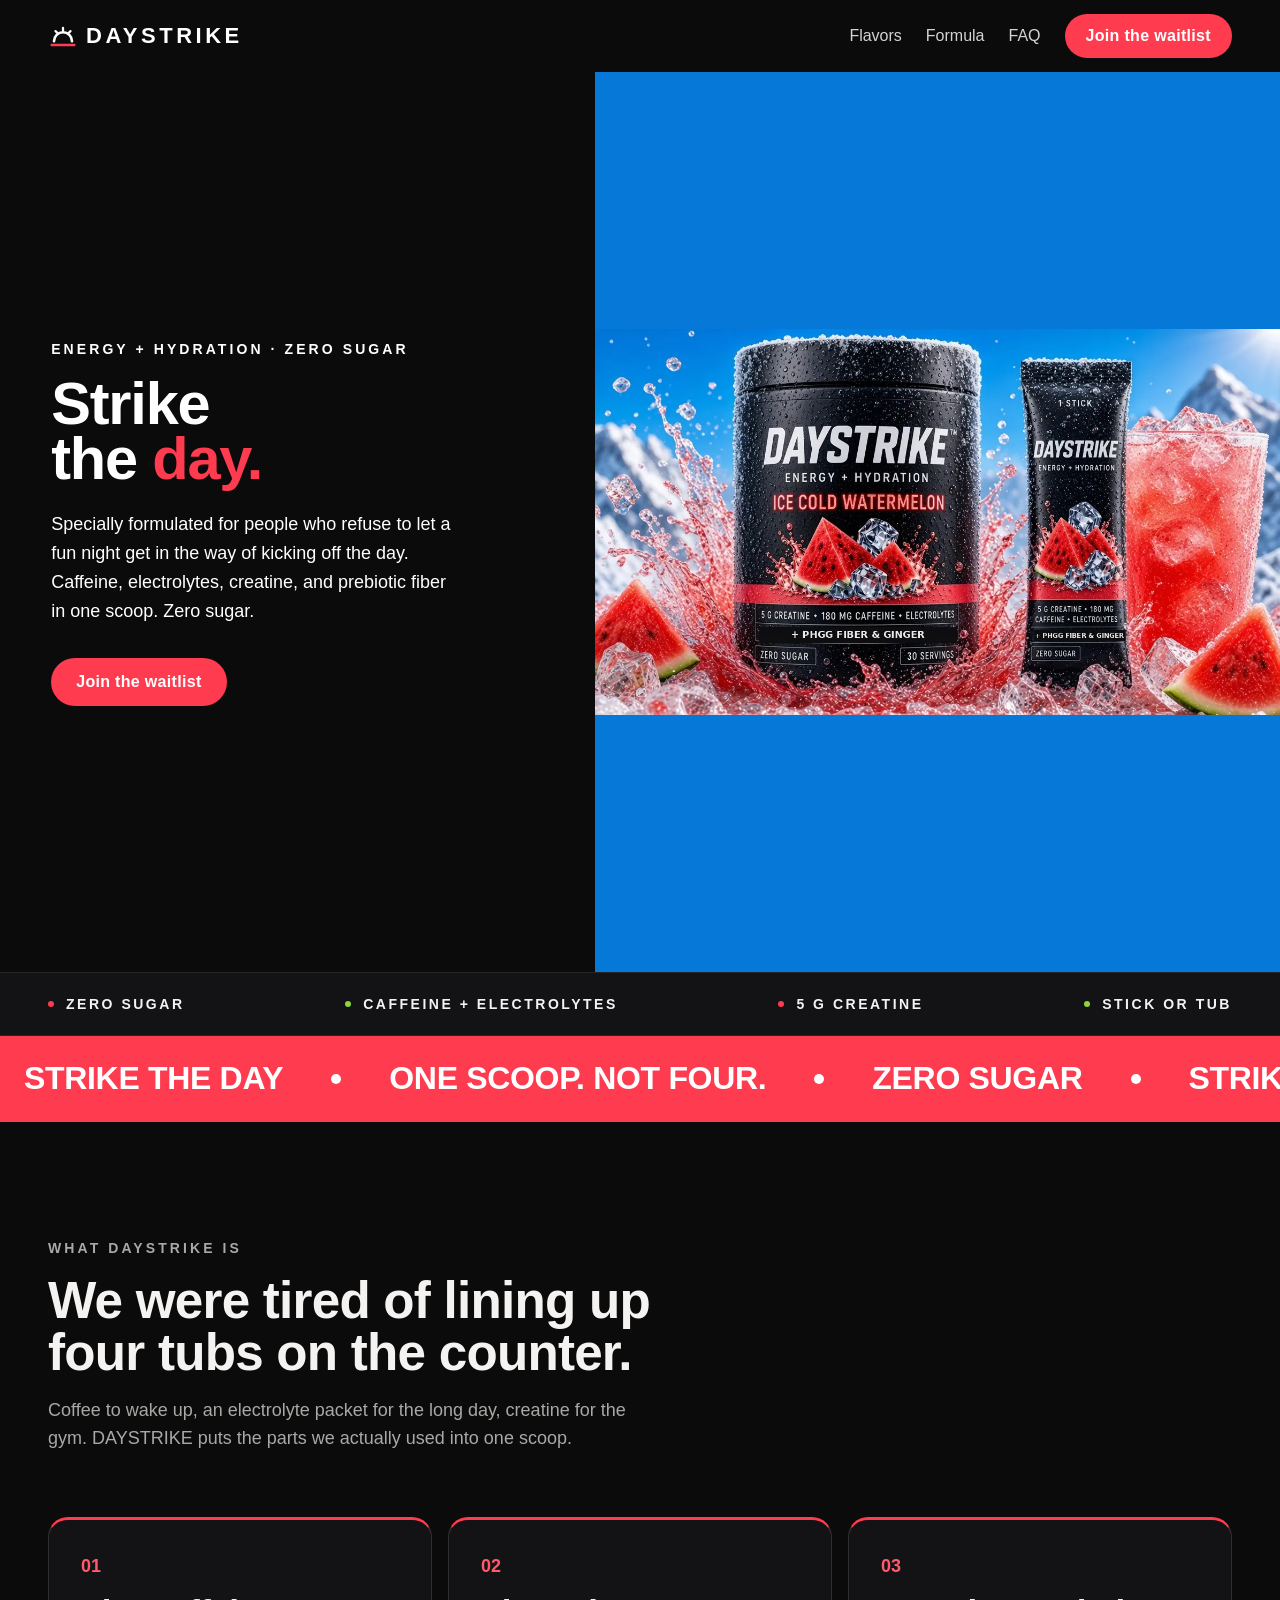
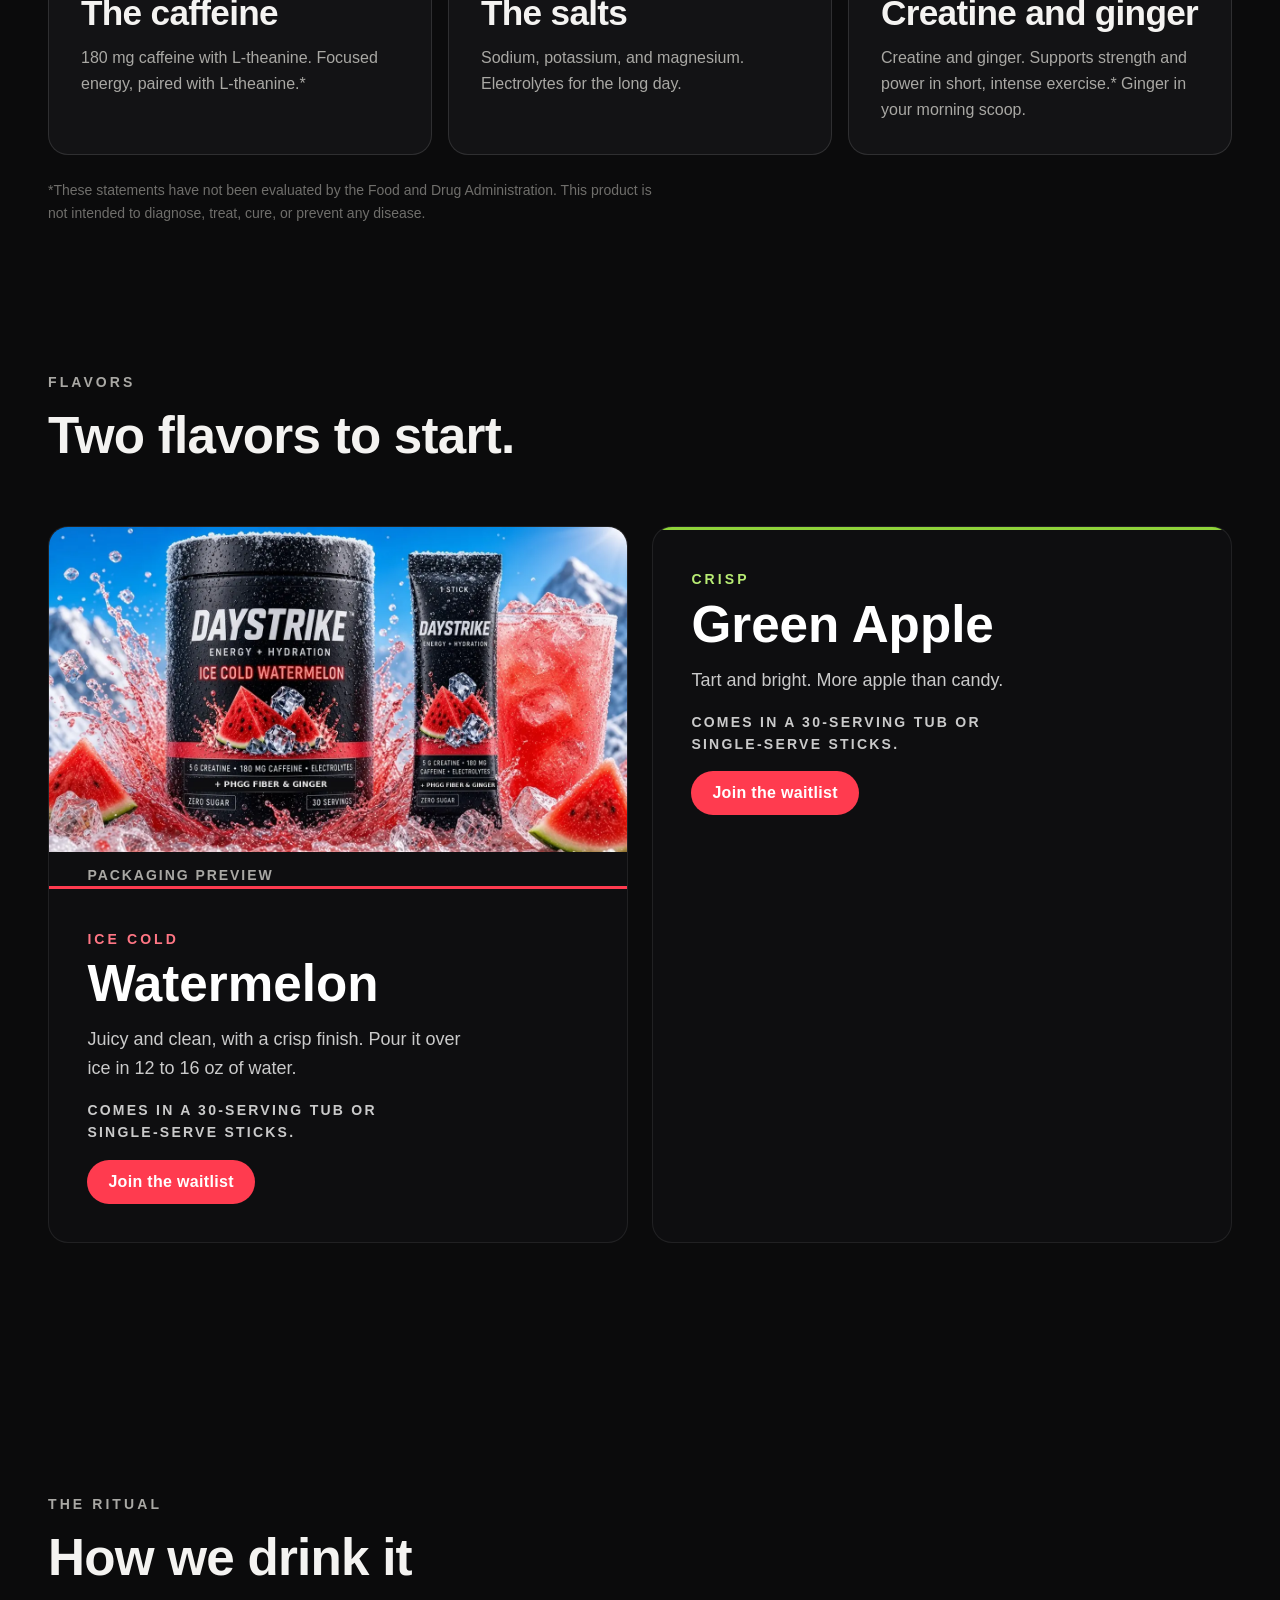
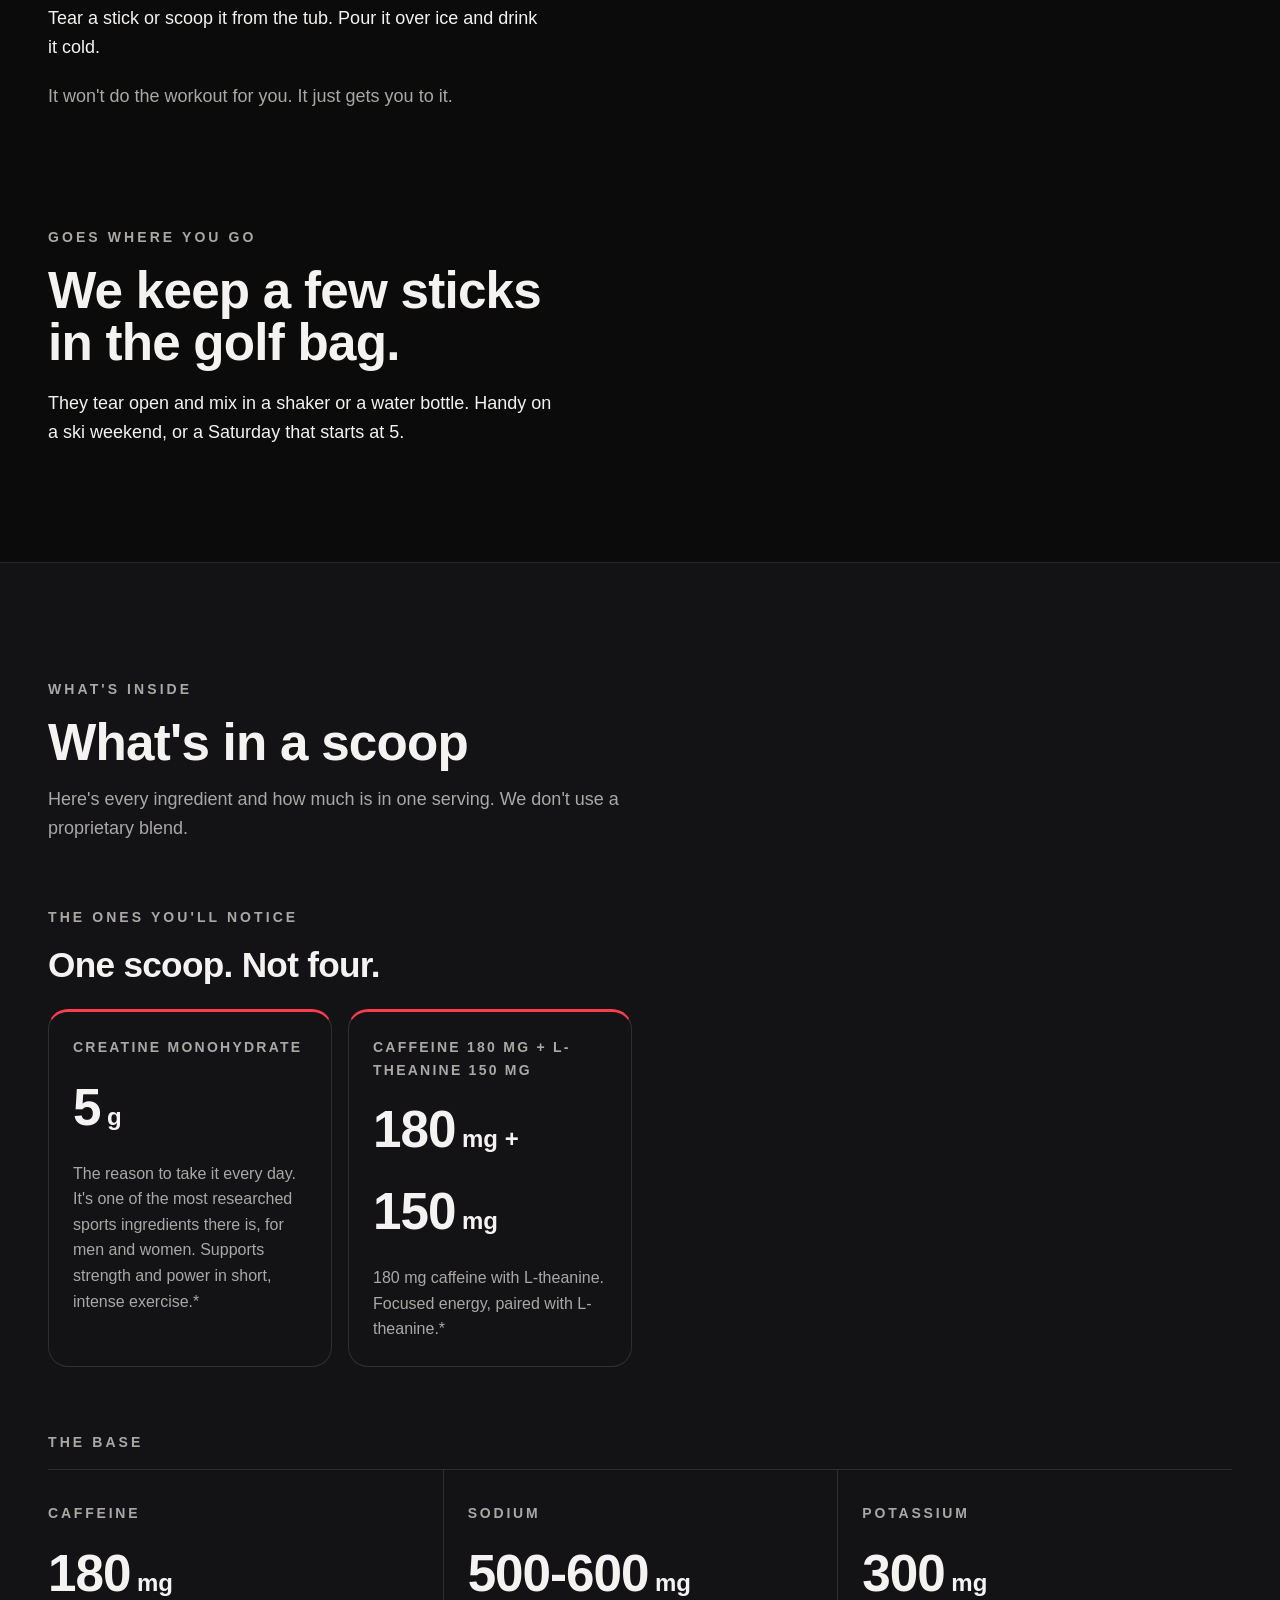
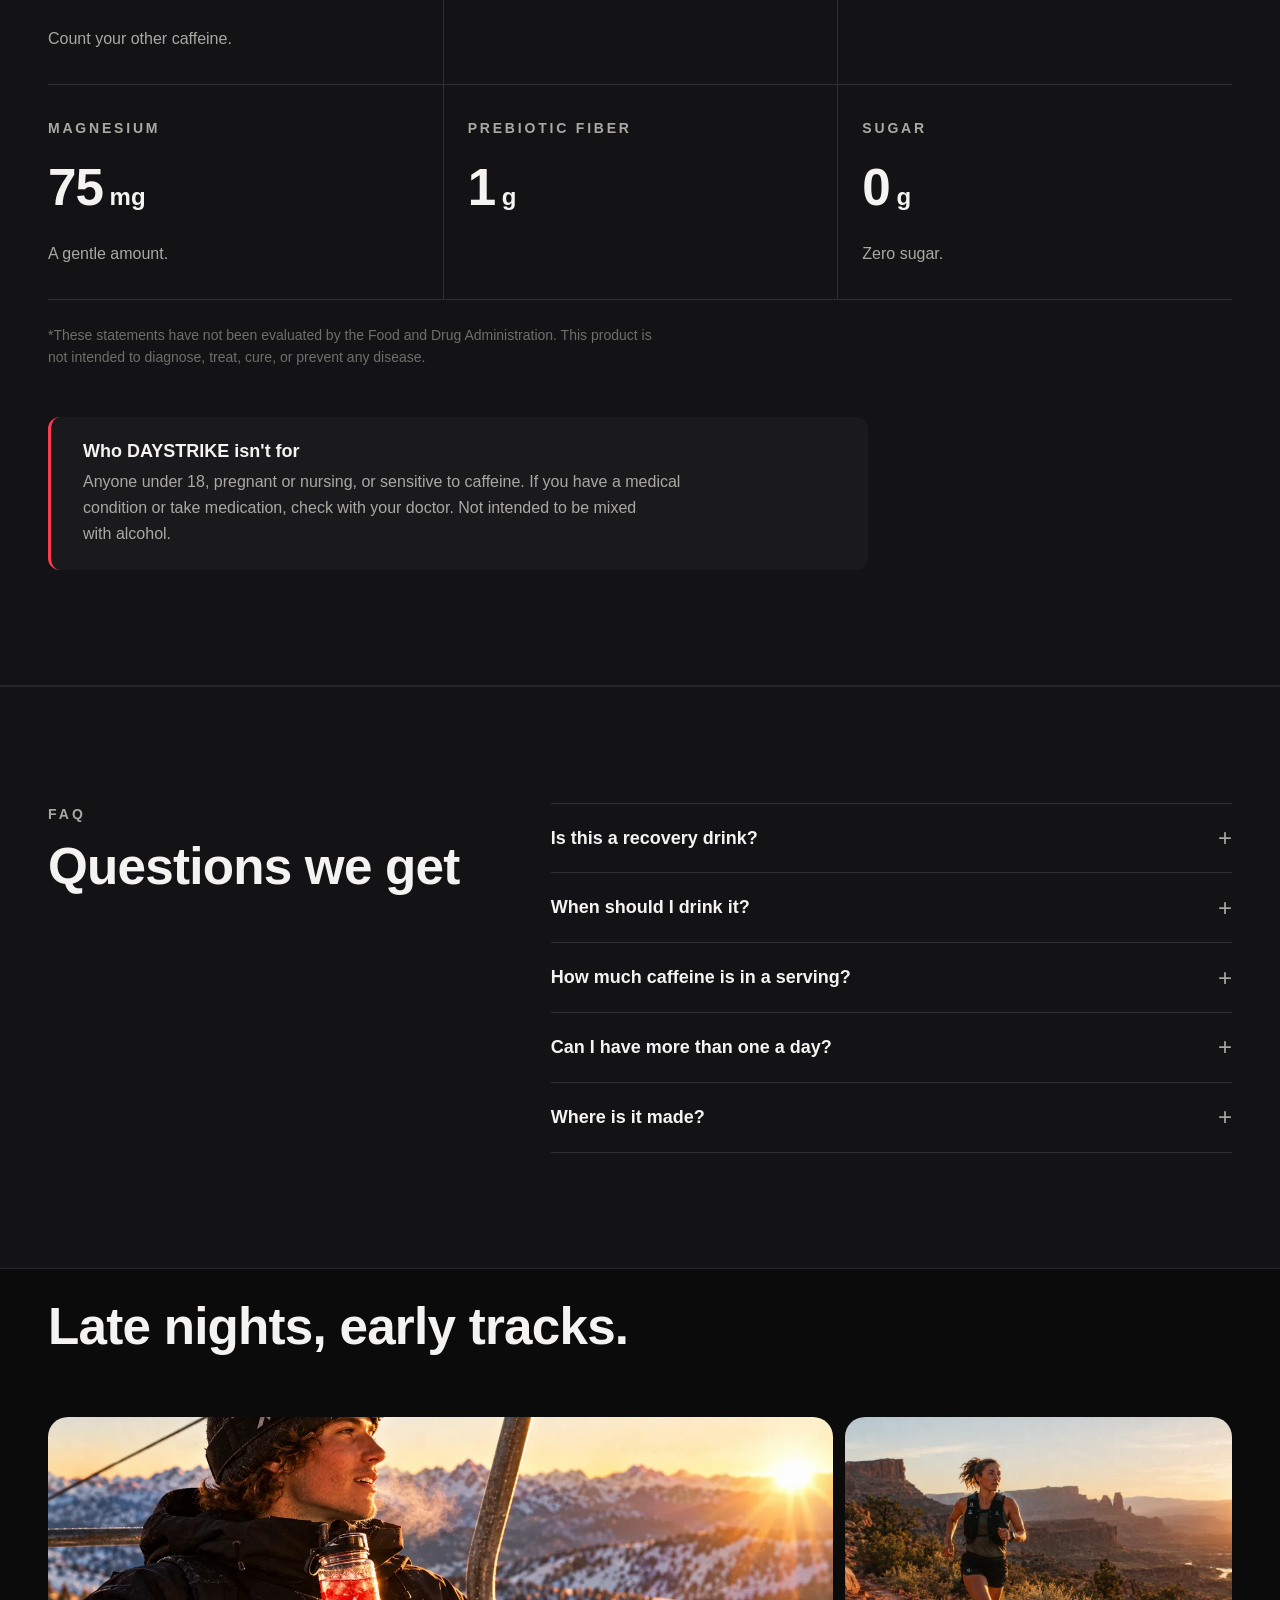
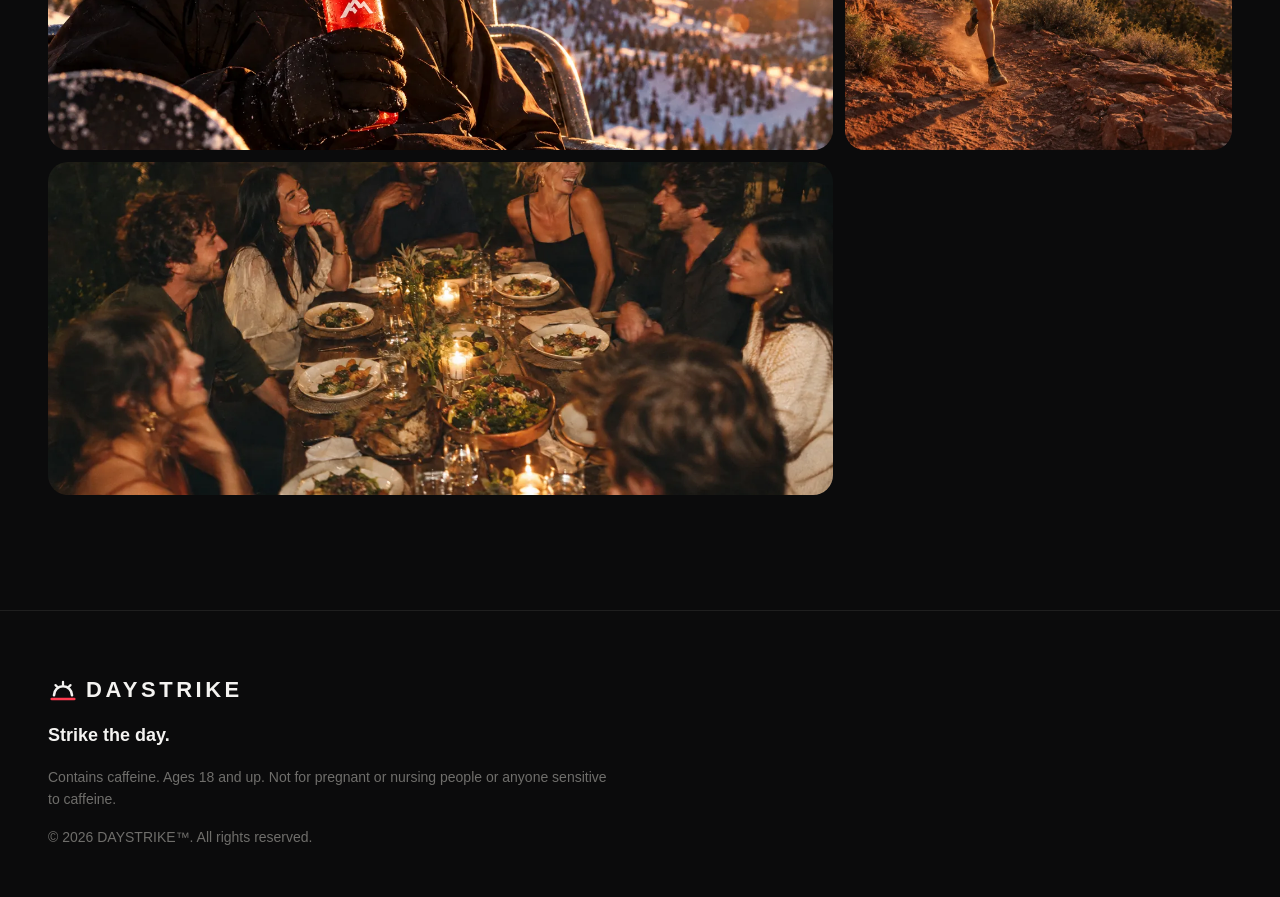
==== commit d9aa652f: "Restore the split hero and clear the banned copy. Put the waitlist copy on a black panel beside the " ====
--- a/index.html
+++ b/index.html
@@ -4,26 +4,24 @@
   <meta charset="utf-8" />
   <meta name="viewport" content="width=device-width, initial-scale=1" />
   <title>DAYSTRIKE™ | Join the waitlist</title>
-  <meta name="description" content="Specially formulated for people who refuse to let a fun night get in the way of kicking off the day. Strike the day." />
+  <meta name="description" content="Energy + hydration with creatine. One scoop. Strike the day." />
   <meta property="og:title" content="DAYSTRIKE™ | Join the waitlist" />
-  <meta property="og:description" content="Specially formulated for people who refuse to let a fun night get in the way of kicking off the day. Strike the day." />
+  <meta property="og:description" content="Energy + hydration with creatine. One scoop. Strike the day." />
   <meta property="og:image" content="https://drinkdaystrike.com/assets/og-waitlist.jpg" />
   <meta property="og:url" content="https://drinkdaystrike.com/" />
   <meta property="og:type" content="website" />
   <meta name="twitter:card" content="summary_large_image" />
-  <meta name="twitter:description" content="Energy, hydration and creatine. One scoop instead of four. Strike the day." />
   <meta name="twitter:image" content="https://drinkdaystrike.com/assets/og-waitlist.jpg" />
   <meta name="theme-color" content="#0b0b0c" />
   <link rel="icon" href="data:image/svg+xml,%3Csvg xmlns='http://www.w3.org/2000/svg' viewBox='0 0 32 32'%3E%3Crect width='32' height='32' rx='7' fill='%230b0b0c'/%3E%3Cpath d='M7 21a9 9 0 0 1 18 0' fill='none' stroke='%23fff' stroke-width='3' stroke-linecap='round'/%3E%3Cpath d='M5 25h22' stroke='%23ff3b4f' stroke-width='3' stroke-linecap='round'/%3E%3C/svg%3E" />
   <link rel="preconnect" href="https://api.fontshare.com" crossorigin />
   <link href="https://api.fontshare.com/v2/css?f[]=cabinet-grotesk@500,700,800&f[]=satoshi@400,500,700&display=swap" rel="stylesheet" />
-  <link rel="preload" as="image" href="./assets/hero-mobile.webp" type="image/webp" media="(max-width: 767px)" />
-  <link rel="preload" as="image" href="./assets/hero-desktop.webp" type="image/webp" media="(min-width: 768px)" />
+  <link rel="preload" as="image" href="./assets/hero-product.webp" type="image/webp" />
   <link rel="stylesheet" href="./base.css" />
   <link rel="stylesheet" href="./style.css" />
 </head>
 <body>
-  <a class="skip-link sr-only" href="#main">Skip to content</a>
+  <a class="skip-link visually-hidden" href="#main">Skip to content</a>
 
   <header class="header" id="top">
     <div class="container header__inner">
@@ -49,12 +47,6 @@
   <main id="main">
     <!-- HERO -->
     <section class="hero" aria-labelledby="hero-title">
-      <picture class="hero__media">
-        <source media="(max-width: 767px)" srcset="./assets/hero-mobile.webp" type="image/webp" />
-        <source media="(max-width: 767px)" srcset="./assets/hero-mobile.jpg" type="image/jpeg" />
-        <source srcset="./assets/hero-desktop.webp" type="image/webp" />
-        <img src="./assets/hero-desktop.jpg" width="1280" height="720" alt="DAYSTRIKE Ice Cold Watermelon" fetchpriority="high" />
-      </picture>
       <div class="hero__content">
         <p class="eyebrow">Energy + Hydration · Zero sugar</p>
         <h1 id="hero-title" class="hero__title">Strike<br />the <span class="hero__accent">day.</span></h1>
@@ -63,19 +55,10 @@
           <a href="WAITLIST_URL" class="btn btn--primary">Join the waitlist</a>
         </div>
       </div>
-    </section>
-
-    <!-- PACKAGING -->
-    <section class="pack-preview" aria-label="Packaging preview">
-      <div class="container">
-        <figure class="pack">
-          <picture>
-            <source srcset="./assets/pack-watermelon.webp" type="image/webp" />
-            <img src="./assets/pack-watermelon.jpg" width="1280" height="720" alt="DAYSTRIKE Ice Cold Watermelon packaging preview" />
-          </picture>
-          <figcaption class="pack__caption">Packaging preview</figcaption>
-        </figure>
-      </div>
+      <picture class="hero__media">
+        <source srcset="./assets/hero-product.webp" type="image/webp" />
+        <img src="./assets/hero-product.jpg" width="1280" height="720" alt="DAYSTRIKE Ice Cold Watermelon tub, stick, and a glass of the drink" fetchpriority="high" />
+      </picture>
     </section>
 
     <!-- STRIP -->
@@ -135,7 +118,7 @@
             <h3 class="flavor__name">Watermelon</h3>
             <p>Juicy and clean, with a crisp finish. Pour it over ice in 12 to 16 oz of water.</p>
             <p class="flavor__formats">Comes in a 30-serving tub or single-serve sticks.</p>
-            <a href="#flavors" class="btn btn--primary btn--sm flavor__buy" data-shop>Join the waitlist</a>
+            <a href="#flavors" class="btn btn--primary btn--sm flavor__buy">Join the waitlist</a>
             </div>
           </article>
           <article class="flavor flavor--green">
@@ -144,7 +127,7 @@
             <h3 class="flavor__name">Green Apple</h3>
             <p>Tart and bright. More apple than candy.</p>
             <p class="flavor__formats">Comes in a 30-serving tub or single-serve sticks.</p>
-            <a href="#flavors" class="btn btn--primary btn--sm flavor__buy" data-shop>Join the waitlist</a>
+            <a href="#flavors" class="btn btn--primary btn--sm flavor__buy">Join the waitlist</a>
             </div>
           </article>
         </div>
@@ -194,13 +177,13 @@
                     <div class="spec"><dt>Sodium</dt><dd><span class="spec__num">500-600</span> mg</dd></div>
           <div class="spec"><dt>Potassium</dt><dd><span class="spec__num">300</span> mg</dd></div>
           <div class="spec"><dt>Magnesium</dt><dd><span class="spec__num">75</span> mg</dd><p>A gentle amount.</p></div>
-          <div class="spec"><dt>PHGG</dt><dd><span class="spec__num">1</span> g</dd></div>
+          <div class="spec"><dt>Prebiotic fiber</dt><dd><span class="spec__num">1</span> g</dd></div>
           <div class="spec"><dt>Sugar</dt><dd><span class="spec__num">0</span> g</dd><p>Zero sugar.</p></div>
         </dl>
         <p class="fda-note">*These statements have not been evaluated by the Food and Drug Administration. This product is not intended to diagnose, treat, cure, or prevent any disease.</p>
         <div class="notfor">
           <h3>Who DAYSTRIKE isn't for</h3>
-          <p>Anyone under 18, pregnant or nursing, or sensitive to caffeine. If you have a medical condition or take medication, check with your doctor first. Not intended to be mixed with alcohol.</p>
+          <p>Anyone under 18, pregnant or nursing, or sensitive to caffeine. If you have a medical condition or take medication, check with your doctor. Not intended to be mixed with alcohol.</p>
         </div>
       </div>
     </section>
@@ -244,7 +227,7 @@
           <h2 id="world-title" class="section__title">Late nights, early tracks.</h2>
         </div>
         <div class="world__grid">
-          <figure class="world__item w4"><img src="./assets/world-firstchair.webp" width="1400" height="788" loading="lazy" style="object-position:30% 50%" alt="A snowboarder on a chairlift at sunrise holding a bottle of red DAYSTRIKE drink" /></figure>
+          <figure class="world__item w4"><img src="./assets/world-chairlift.webp" width="1400" height="788" loading="lazy" style="object-position:30% 50%" alt="A snowboarder on a chairlift at sunrise holding a bottle of red DAYSTRIKE drink" /></figure>
           <figure class="world__item w2"><img src="./assets/world-mileone.webp" width="1400" height="933" loading="lazy" style="object-position:38% 20%" alt="A woman trail running on red rock at sunrise" /></figure>
           <figure class="world__item w4"><img src="./assets/world-longtable.webp" width="1400" height="933" loading="lazy" style="object-position:50% 50%" alt="Friends laughing around a long candlelit dinner table under string lights" /></figure>
         </div>
@@ -264,7 +247,7 @@
         <span class="brand__word">DAYSTRIKE</span>
       </div>
       <p class="footer__tag">Strike the day.</p>
-      <p class="footer__fine">Contains caffeine. 18+ only. Not for pregnant or nursing people or anyone sensitive to caffeine.</p>
+      <p class="footer__fine">Contains caffeine. Ages 18 and up. Not for pregnant or nursing people or anyone sensitive to caffeine.</p>
       <p class="footer__fine">© 2026 DAYSTRIKE™. All rights reserved.</p>
     </div>
   </footer>
--- a/base.css
+++ b/base.css
@@ -114,7 +114,7 @@
     box-shadow var(--transition-interactive);
 }
 
-.sr-only {
+.visually-hidden {
   position: absolute;
   width: 1px;
   height: 1px;
--- a/style.css
+++ b/style.css
@@ -53,8 +53,8 @@
 :focus-visible { outline: 2px solid var(--color-green); outline-offset: 3px; border-radius: 4px; }
 
 /* Header */
-.header { position: fixed; inset: 0 0 auto 0; z-index: 50; transition: background-color .3s var(--ease), box-shadow .3s var(--ease); }
-.header--scrolled { background: color-mix(in oklab, var(--color-bg) 86%, transparent); backdrop-filter: blur(14px); -webkit-backdrop-filter: blur(14px); box-shadow: 0 1px 0 var(--color-divider); }
+.header { position: sticky; top: 0; z-index: 50; background: #0b0b0c; transition: box-shadow .3s var(--ease); }
+.header--scrolled { background: #0b0b0c; box-shadow: 0 1px 0 var(--color-divider); }
 .header__inner { display: flex; align-items: center; gap: var(--space-6); height: 72px; }
 .brand { display: inline-flex; align-items: center; gap: var(--space-2); color: #fff; text-decoration: none; }
 .header--scrolled .brand { color: var(--color-text); }
@@ -83,22 +83,25 @@
 
 .eyebrow { font-size: var(--text-xs); font-weight: 700; letter-spacing: 0.22em; text-transform: uppercase; color: var(--color-text-muted); margin-bottom: var(--space-4); }
 
-/* Hero: copy stays on black. The product image is beside it, or below it on phones. */
-.hero { display: flex; flex-direction: column; background: #0b0b0c; color: #fff; overflow: hidden; }
-.hero__content { order: 1; background: #0b0b0c; padding: calc(72px + var(--space-8)) clamp(var(--space-5), 5vw, var(--space-12)) var(--space-10); }
-.hero__media { order: 2; position: relative; display: block; width: 100%; aspect-ratio: 1080 / 1350; background: #0b0b0c; }
-.hero__media img { position: absolute; inset: 0; width: 100%; height: 100%; object-fit: cover; object-position: center center; }
-.hero .eyebrow { color: #fff; }
-.hero__title { font-family: var(--font-display); font-weight: 800; font-size: clamp(2.75rem, 1rem + 6vw, 4.5rem); line-height: 0.92; letter-spacing: -0.02em; max-width: 9ch; text-wrap: balance; color: #fff; }
-.hero__lede { margin-top: var(--space-6); max-width: 42ch; font-size: var(--text-base); color: #fff; }
-.hero__ctas { display: flex; flex-wrap: wrap; gap: var(--space-3); margin-top: var(--space-8); }
+/* Hero: words on black, full product shot beside them (below on phones). */
+.hero { display: flex; flex-direction: column; background: #0b0b0c; color: #fff; }
+.hero__content { background: #0b0b0c; padding: var(--space-5) var(--space-5) var(--space-4); }
+.hero__media { display: block; width: 100%; margin: 0; background: #0678d8; }
+.hero__media img { display: block; width: 100%; height: auto; object-fit: contain; object-position: center; }
+.hero .eyebrow { color: #fff; margin-bottom: var(--space-2); }
+.hero__title { font-family: var(--font-display); font-weight: 800; font-size: 44px; line-height: 0.92; letter-spacing: -0.02em; max-width: 9ch; text-wrap: balance; color: #fff; }
+.hero__lede { margin-top: var(--space-3); max-width: 40ch; font-size: 0.9375rem; color: #fff; }
+.hero__ctas { display: flex; flex-wrap: wrap; gap: var(--space-3); margin-top: var(--space-4); }
 .hero .btn--ghost { color: #fff; border-color: rgb(255 255 255 / 0.5); }
 @media (min-width: 768px) {
-  .hero { display: grid; grid-template-columns: minmax(0, 1fr) minmax(0, 1fr); align-items: stretch; min-height: min(100dvh, 960px); }
-  .hero__content { order: 0; display: flex; flex-direction: column; justify-content: center; padding: calc(72px + var(--space-12)) clamp(var(--space-8), 4vw, var(--space-16)) var(--space-12); }
-  .hero__media { order: 0; aspect-ratio: auto; height: 100%; min-height: 100%; }
-  .hero__media img { object-position: center center; }
-  .hero__title { font-size: clamp(3rem, 1rem + 4vw, 6.5rem); }
+  .hero { display: grid; grid-template-columns: minmax(0, 1fr) minmax(0, 1.15fr); align-items: stretch; min-height: min(100dvh, 900px); }
+  .hero__content { display: flex; flex-direction: column; justify-content: center; padding: clamp(var(--space-8), 4vw, var(--space-16)); }
+  .hero__media { position: relative; height: 100%; min-height: 100%; }
+  .hero__media img { position: absolute; inset: 0; width: 100%; height: 100%; object-fit: contain; }
+  .hero .eyebrow { margin-bottom: var(--space-4); }
+  .hero__title { font-size: clamp(3rem, 1rem + 3.4vw, 5.5rem); }
+  .hero__lede { margin-top: var(--space-6); font-size: var(--text-base); }
+  .hero__ctas { margin-top: var(--space-8); }
 }
 .hero__note { margin-top: var(--space-5); font-size: var(--text-xs); color: rgb(255 255 255 / 0.7); }
 .hero__note span { font-variant-numeric: tabular-nums; color: #fff; font-weight: 700; }
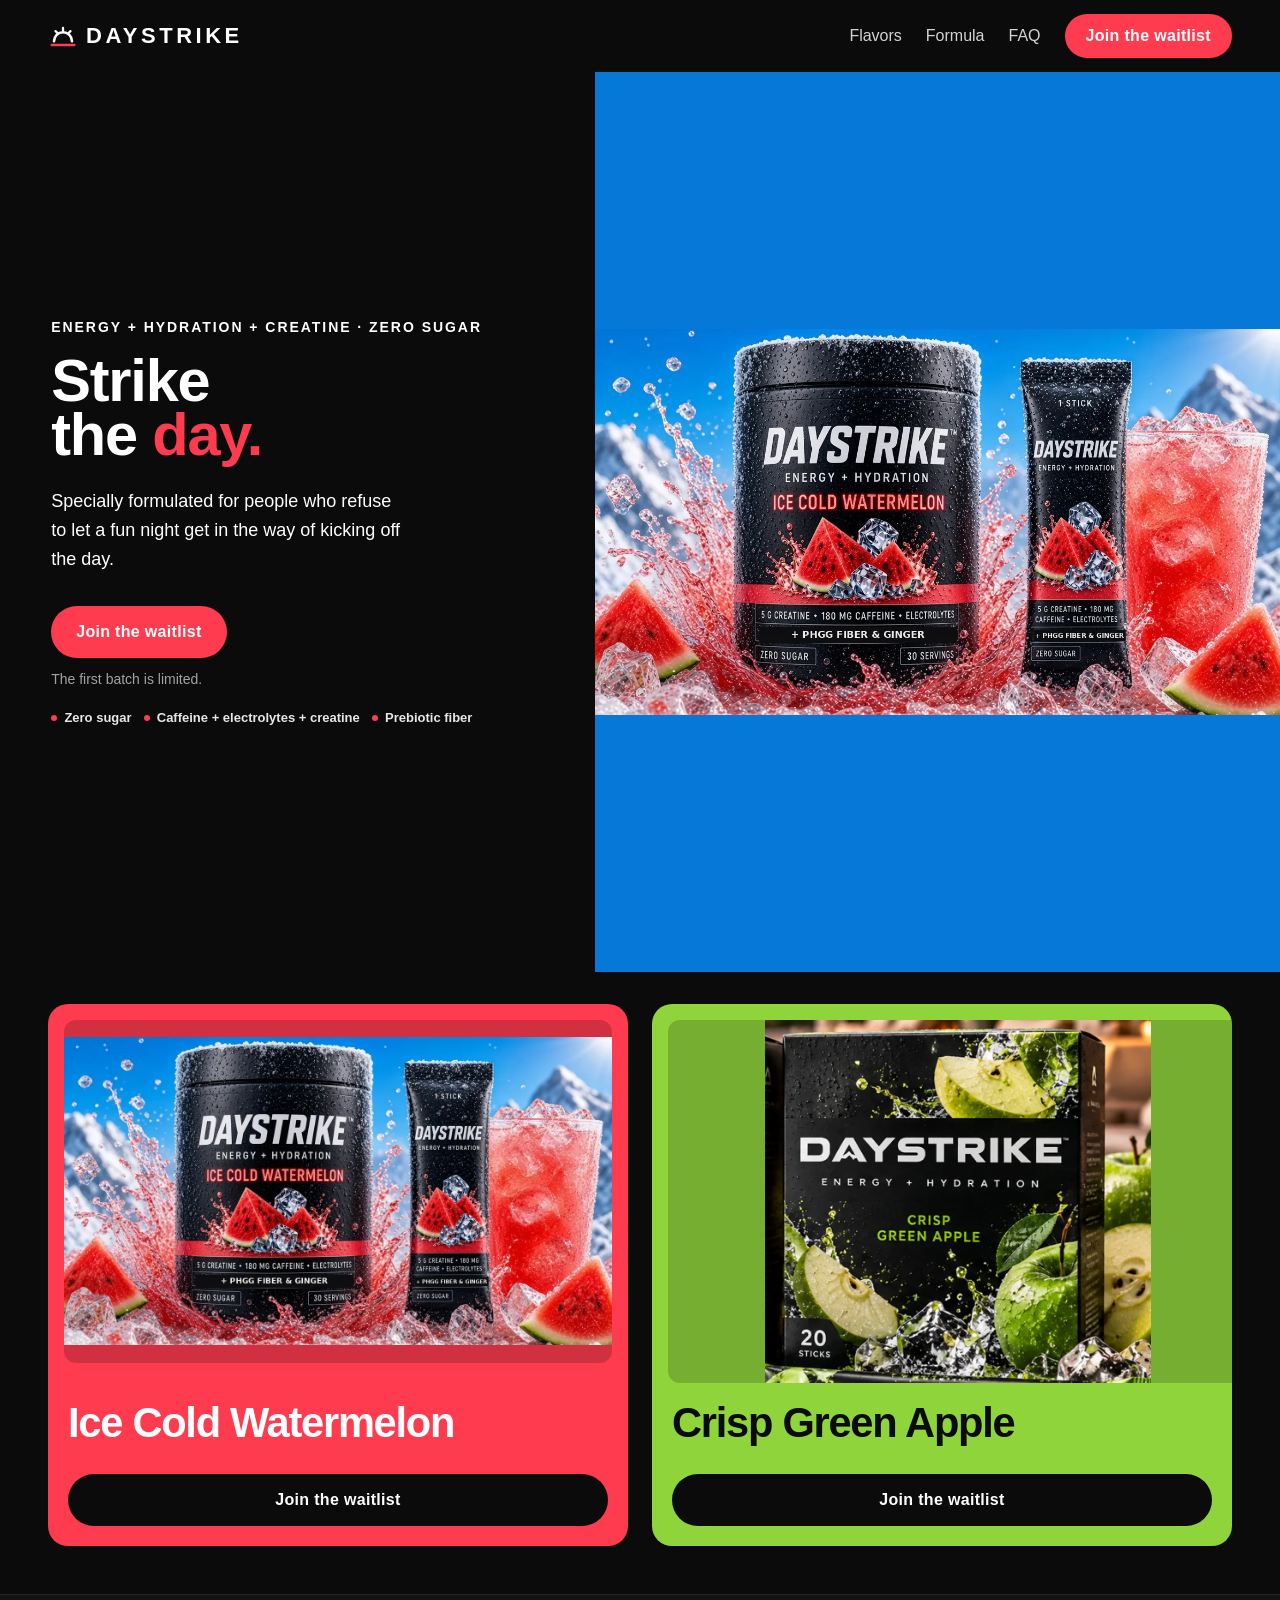
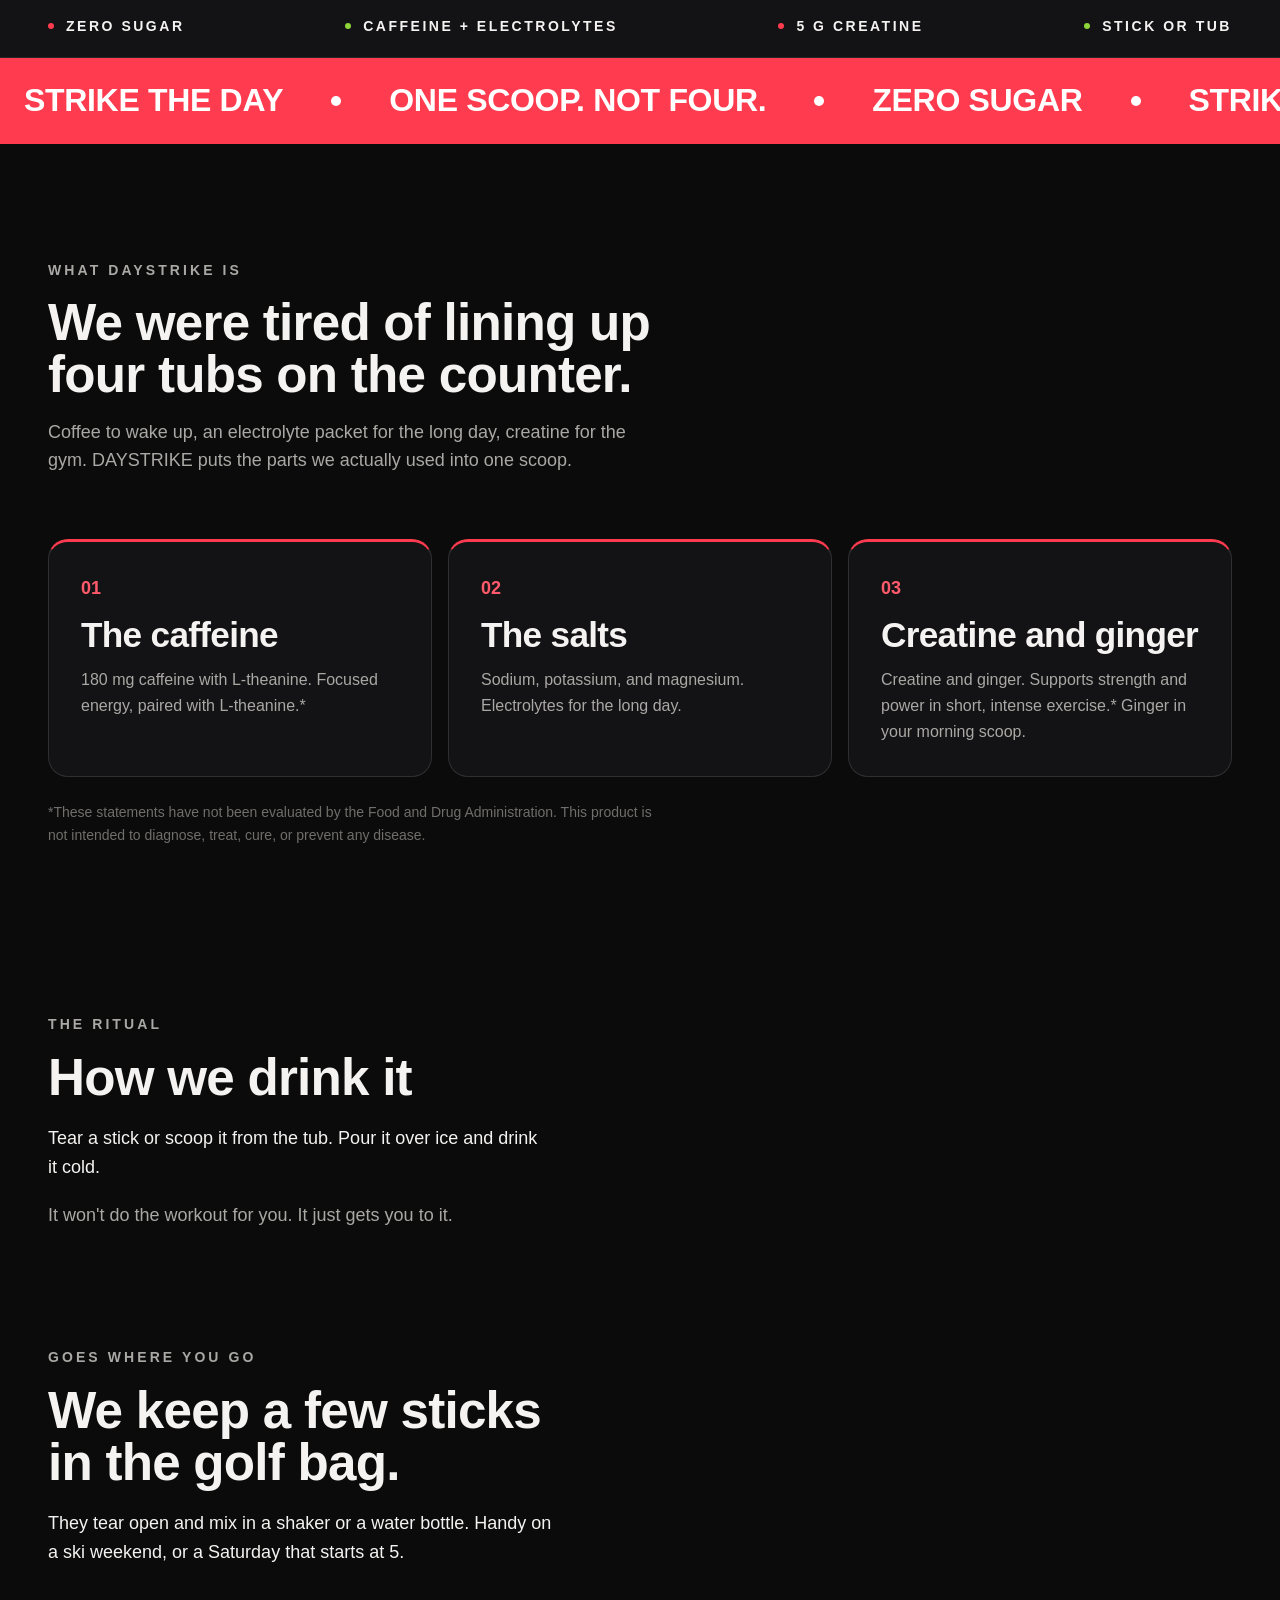
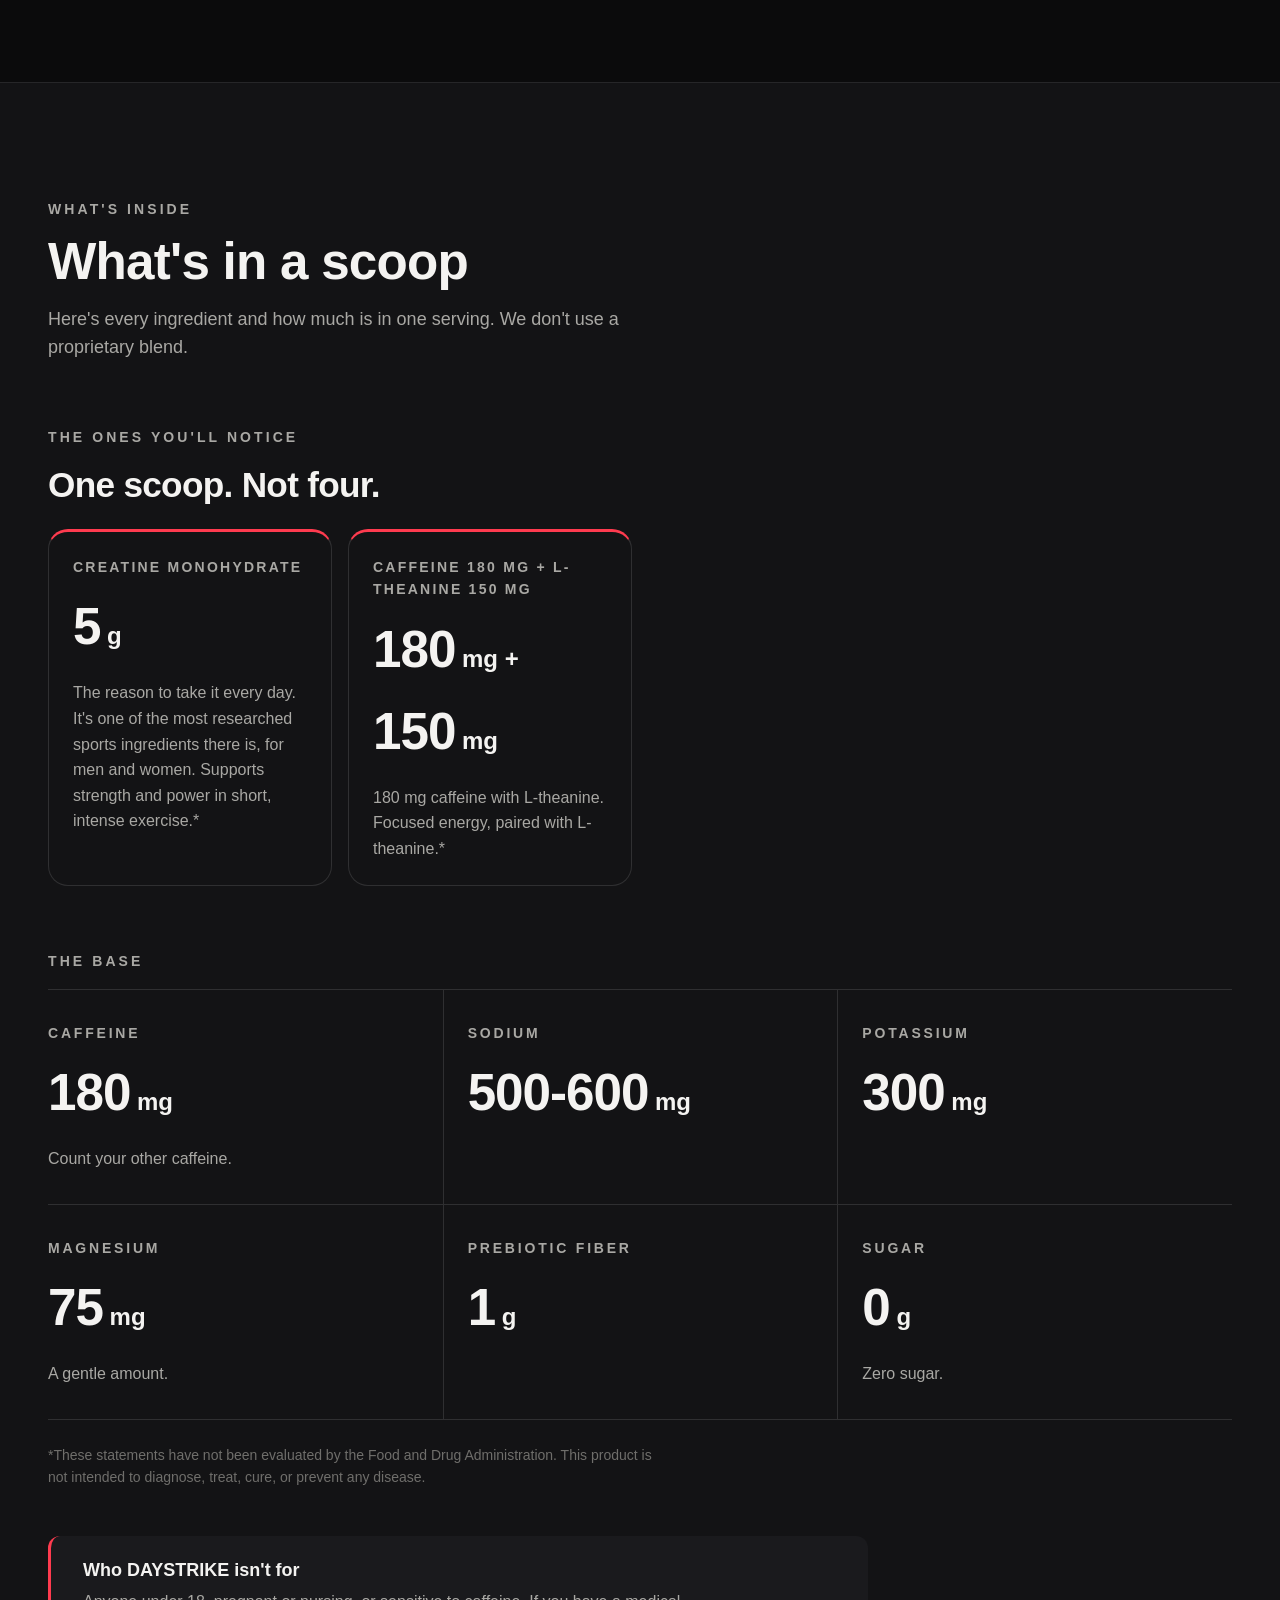
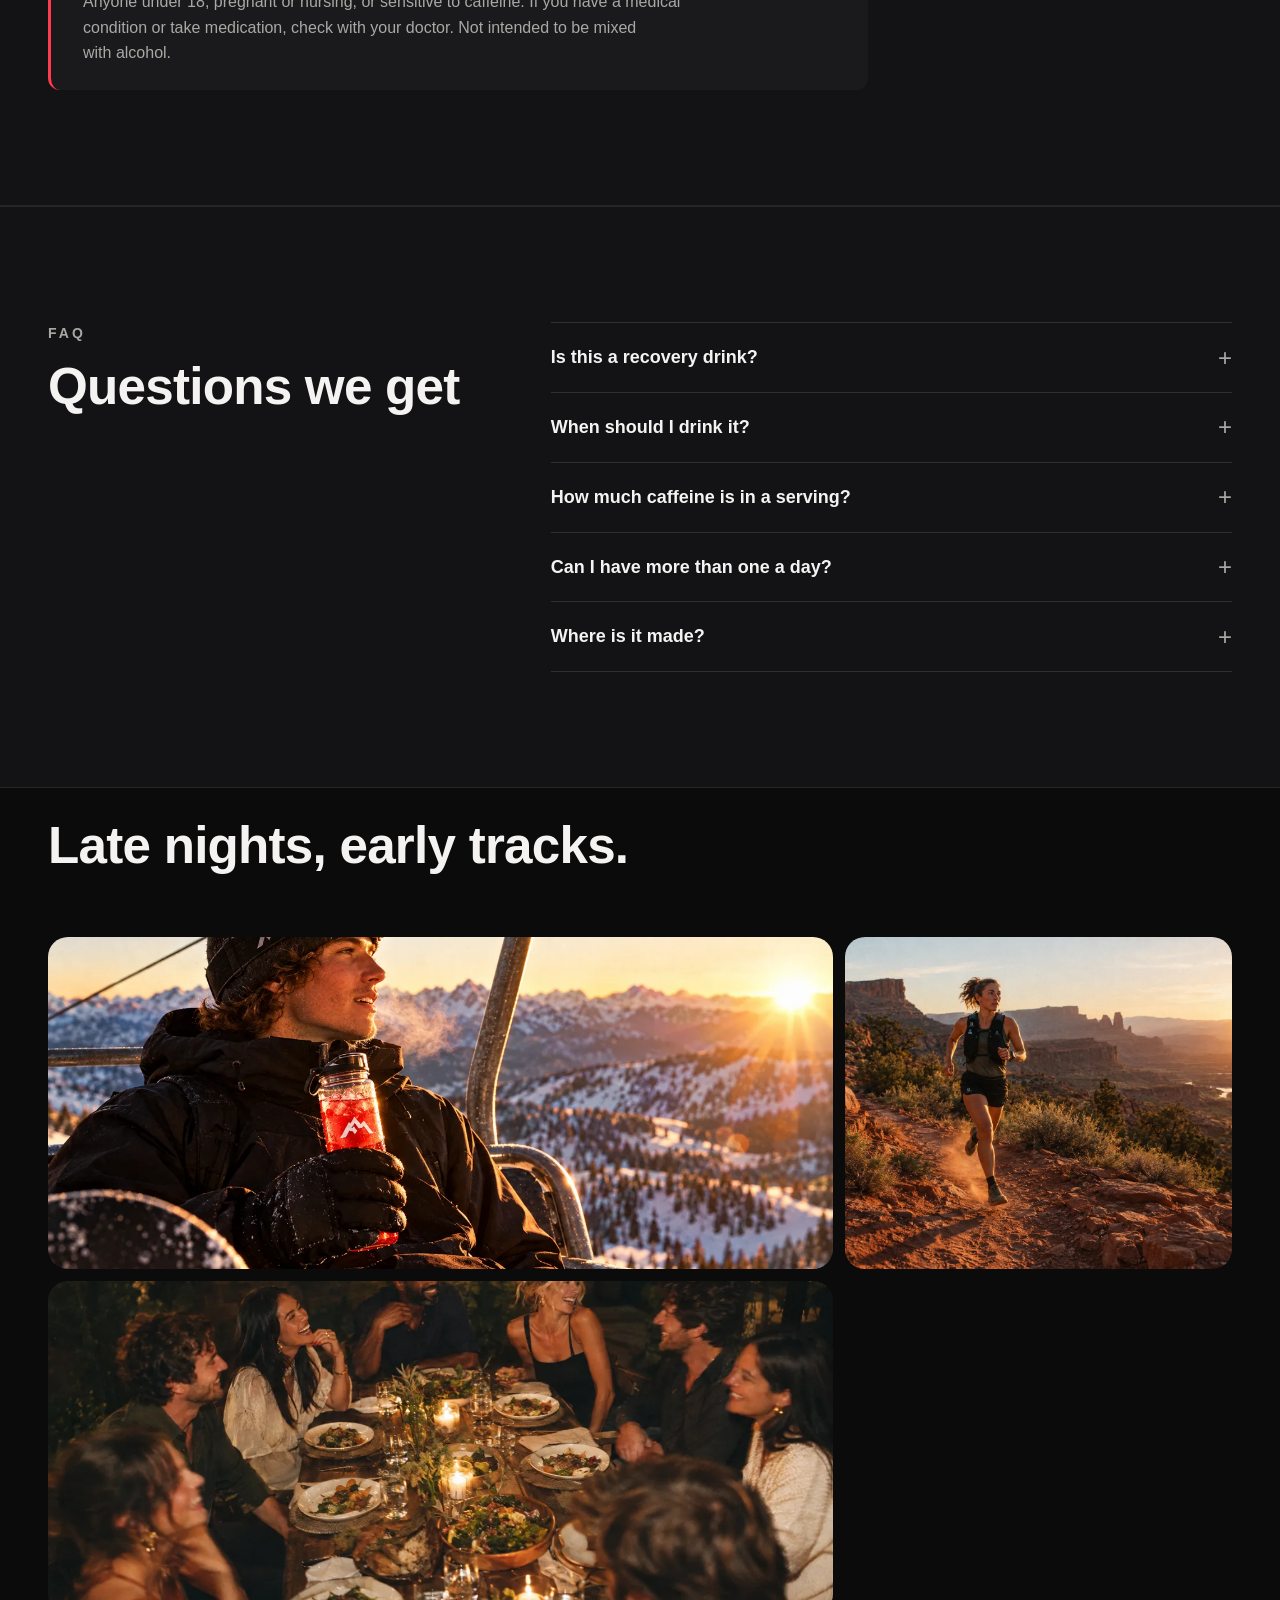
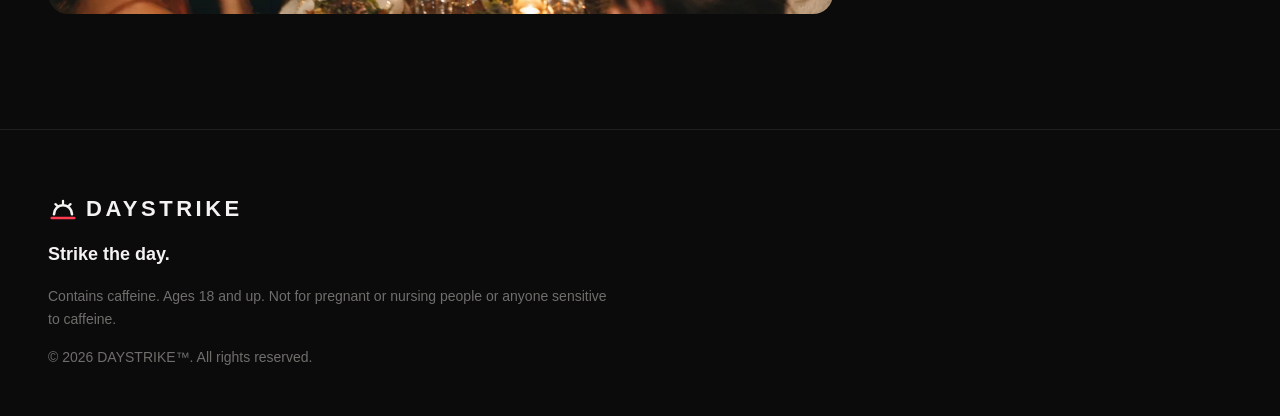
==== commit a6a6cc6d: "Add a hero fact row and flavor cards under the product shot. Shorten the lede, make the mobile waitl" ====
--- a/index.html
+++ b/index.html
@@ -18,7 +18,7 @@
   <link href="https://api.fontshare.com/v2/css?f[]=cabinet-grotesk@500,700,800&f[]=satoshi@400,500,700&display=swap" rel="stylesheet" />
   <link rel="preload" as="image" href="./assets/hero-product.webp" type="image/webp" />
   <link rel="stylesheet" href="./base.css" />
-  <link rel="stylesheet" href="./style.css" />
+  <link rel="stylesheet" href="./style.css?v=cards" />
 </head>
 <body>
   <a class="skip-link visually-hidden" href="#main">Skip to content</a>
@@ -48,17 +48,49 @@
     <!-- HERO -->
     <section class="hero" aria-labelledby="hero-title">
       <div class="hero__content">
-        <p class="eyebrow">Energy + Hydration · Zero sugar</p>
+        <p class="eyebrow">Energy + Hydration + Creatine · Zero sugar</p>
         <h1 id="hero-title" class="hero__title">Strike<br />the <span class="hero__accent">day.</span></h1>
-        <p class="hero__lede">Specially formulated for people who refuse to let a fun night get in the way of kicking off the day. Caffeine, electrolytes, creatine, and prebiotic fiber in one scoop. Zero sugar.</p>
+        <p class="hero__lede">Specially formulated for people who refuse to let a fun night get in the way of kicking off the day.</p>
         <div class="hero__ctas">
-          <a href="WAITLIST_URL" class="btn btn--primary">Join the waitlist</a>
-        </div>
+          <a href="WAITLIST_URL" class="btn btn--primary hero__cta">Join the waitlist</a>
+        </div>
+        <p class="hero__limit">The first batch is limited.</p>
+        <ul class="hero__facts">
+          <li>Zero sugar</li>
+          <li>Caffeine + electrolytes + creatine</li>
+          <li>Prebiotic fiber</li>
+        </ul>
       </div>
       <picture class="hero__media">
         <source srcset="./assets/hero-product.webp" type="image/webp" />
         <img src="./assets/hero-product.jpg" width="1280" height="720" alt="DAYSTRIKE Ice Cold Watermelon tub, stick, and a glass of the drink" fetchpriority="high" />
       </picture>
+    </section>
+
+    <!-- FLAVORS -->
+    <section class="flavor-row" id="flavors" aria-labelledby="flavors-title">
+      <div class="container">
+        <h2 id="flavors-title" class="visually-hidden">Flavors</h2>
+        <div class="flavors">
+          <article class="flavor flavor--red">
+            <picture class="flavor__media">
+              <source srcset="./assets/pack-watermelon.webp" type="image/webp" />
+              <img src="./assets/pack-watermelon.jpg" width="1280" height="720" alt="DAYSTRIKE Ice Cold Watermelon tub, stick, and a glass of the drink" />
+            </picture>
+            <div class="flavor__body">
+              <h3 class="flavor__name">Ice Cold Watermelon</h3>
+              <a href="WAITLIST_URL" class="btn flavor__buy">Join the waitlist</a>
+            </div>
+          </article>
+          <article class="flavor flavor--green">
+            <img class="flavor__media" src="./assets/flavor-apple.webp" width="1024" height="1024" alt="Crisp Green Apple" />
+            <div class="flavor__body">
+              <h3 class="flavor__name">Crisp Green Apple</h3>
+              <a href="WAITLIST_URL" class="btn flavor__buy">Join the waitlist</a>
+            </div>
+          </article>
+        </div>
+      </div>
     </section>
 
     <!-- STRIP -->
@@ -96,43 +128,6 @@
       </div>
     </section>
 
-
-    <!-- FLAVORS -->
-    <section class="section" id="flavors" aria-labelledby="flavors-title">
-      <div class="container">
-        <div class="section__head">
-          <p class="eyebrow">Flavors</p>
-          <h2 id="flavors-title" class="section__title">Two flavors to start.</h2>
-        </div>
-        <div class="flavors">
-          <article class="flavor flavor--red">
-            <figure class="pack">
-              <picture>
-                <source srcset="./assets/pack-watermelon.webp" type="image/webp" />
-                <img src="./assets/pack-watermelon.jpg" width="1280" height="720" alt="DAYSTRIKE Ice Cold Watermelon packaging preview" loading="lazy" />
-              </picture>
-              <figcaption class="pack__caption">Packaging preview</figcaption>
-            </figure>
-            <div class="flavor__body">
-            <p class="flavor__kicker">Ice Cold</p>
-            <h3 class="flavor__name">Watermelon</h3>
-            <p>Juicy and clean, with a crisp finish. Pour it over ice in 12 to 16 oz of water.</p>
-            <p class="flavor__formats">Comes in a 30-serving tub or single-serve sticks.</p>
-            <a href="#flavors" class="btn btn--primary btn--sm flavor__buy">Join the waitlist</a>
-            </div>
-          </article>
-          <article class="flavor flavor--green">
-            <div class="flavor__body">
-            <p class="flavor__kicker">Crisp</p>
-            <h3 class="flavor__name">Green Apple</h3>
-            <p>Tart and bright. More apple than candy.</p>
-            <p class="flavor__formats">Comes in a 30-serving tub or single-serve sticks.</p>
-            <a href="#flavors" class="btn btn--primary btn--sm flavor__buy">Join the waitlist</a>
-            </div>
-          </article>
-        </div>
-      </div>
-    </section>
 
     <!-- DAY -->
     <section class="section section--tight" aria-labelledby="day-title">
--- a/style.css
+++ b/style.css
@@ -88,10 +88,17 @@
 .hero__content { background: #0b0b0c; padding: var(--space-5) var(--space-5) var(--space-4); }
 .hero__media { display: block; width: 100%; margin: 0; background: #0678d8; }
 .hero__media img { display: block; width: 100%; height: auto; object-fit: contain; object-position: center; }
-.hero .eyebrow { color: #fff; margin-bottom: var(--space-2); }
+.hero .eyebrow { color: #fff; margin-bottom: var(--space-2); letter-spacing: 0.14em; line-height: 1.45; }
 .hero__title { font-family: var(--font-display); font-weight: 800; font-size: 44px; line-height: 0.92; letter-spacing: -0.02em; max-width: 9ch; text-wrap: balance; color: #fff; }
-.hero__lede { margin-top: var(--space-3); max-width: 40ch; font-size: 0.9375rem; color: #fff; }
-.hero__ctas { display: flex; flex-wrap: wrap; gap: var(--space-3); margin-top: var(--space-4); }
+.hero__lede { margin-top: var(--space-3); max-width: 36ch; font-size: 0.9375rem; color: #fff; }
+.hero__ctas { margin-top: var(--space-4); }
+.hero__cta { width: 100%; min-height: 52px; background: var(--color-red); color: #fff; }
+.hero__cta:hover { background: var(--color-primary-hover); }
+.hero__limit { margin-top: var(--space-3); font-size: var(--text-xs); line-height: 1.4; color: rgb(255 255 255 / 0.62); }
+.hero__facts { display: flex; flex-wrap: wrap; align-items: center; gap: 0.35rem 0; list-style: none; margin-top: var(--space-4); padding: 0; font-size: 0.8125rem; font-weight: 600; line-height: 1.35; color: rgb(255 255 255 / 0.9); }
+.hero__facts li { display: inline-flex; align-items: center; }
+.hero__facts li::before { content: ""; width: 6px; height: 6px; margin-right: 0.45rem; border-radius: 50%; background: var(--color-red); flex: none; }
+.hero__facts li + li::before { margin-left: 0.75rem; }
 .hero .btn--ghost { color: #fff; border-color: rgb(255 255 255 / 0.5); }
 @media (min-width: 768px) {
   .hero { display: grid; grid-template-columns: minmax(0, 1fr) minmax(0, 1.15fr); align-items: stretch; min-height: min(100dvh, 900px); }
@@ -102,6 +109,11 @@
   .hero__title { font-size: clamp(3rem, 1rem + 3.4vw, 5.5rem); }
   .hero__lede { margin-top: var(--space-6); font-size: var(--text-base); }
   .hero__ctas { margin-top: var(--space-8); }
+  .hero__cta { width: auto; }
+  .hero__facts { margin-top: var(--space-5); }
+}
+@media (min-width: 1200px) {
+  .hero__facts { flex-wrap: nowrap; }
 }
 .hero__note { margin-top: var(--space-5); font-size: var(--text-xs); color: rgb(255 255 255 / 0.7); }
 .hero__note span { font-variant-numeric: tabular-nums; color: #fff; font-weight: 700; }
@@ -196,22 +208,22 @@
   .pack-preview .pack { max-width: 960px; }
 }
 
-/* Flavors */
-.flavors { display: grid; grid-template-columns: 1fr; gap: var(--space-6); }
-.flavor { position: relative; border-radius: var(--radius-lg); background: #0e0e10; color: #fff; overflow: hidden; display: flex; flex-direction: column; border: 1px solid oklch(1 0 0 / 0.08); }
-.flavor__img { width: 100%; aspect-ratio: 16 / 10; object-fit: cover; object-position: 50% 40%; }
-.flavor__body { padding: clamp(var(--space-6), 3vw, var(--space-10)); border-top: 3px solid var(--flavor); }
-.flavor--red { --flavor: #ff3b4f; }
-.flavor--green { --flavor: #8fd43a; }
-.flavor p { color: rgb(255 255 255 / 0.78); max-width: 38ch; position: relative; }
-.flavor__kicker { font-size: var(--text-xs); font-weight: 700; letter-spacing: 0.22em; text-transform: uppercase; }
-.flavor--red .flavor__kicker { color: #ff7684 !important; }
-.flavor--green .flavor__kicker { color: #b8ec74 !important; }
-.flavor__name { font-family: var(--font-display); font-weight: 800; font-size: var(--text-2xl); line-height: 1; margin: var(--space-2) 0 var(--space-4); position: relative; }
-.flavor .pack img { border-radius: 0; }
-.flavor .pack__caption { margin-top: 0; padding: var(--space-3) clamp(var(--space-6), 3vw, var(--space-10)) 0; }
-@media (min-width: 720px) {
-  .flavors { grid-template-columns: repeat(2, 1fr); }
+/* Flavor cards, directly under the hero */
+.flavor-row { padding-block: var(--space-5) var(--space-8); background: #0b0b0c; }
+.flavors { display: grid; grid-template-columns: 1fr; gap: var(--space-4); }
+.flavor { border-radius: var(--radius-lg); overflow: hidden; display: flex; flex-direction: column; min-height: 100%; }
+.flavor--red { background: #ff3b4f; color: #fff; }
+.flavor--green { background: #8fd43a; color: #0b0b0c; }
+.flavor__media { display: block; width: calc(100% - 2 * var(--space-4)); margin: var(--space-4) var(--space-4) 0; border-radius: var(--radius-md); background: rgb(0 0 0 / 0.18); aspect-ratio: 16 / 10; overflow: hidden; }
+.flavor__media img,
+img.flavor__media { width: 100%; height: 100%; object-fit: contain; object-position: center; }
+.flavor__body { display: flex; flex-direction: column; gap: var(--space-4); padding: var(--space-5) var(--space-5) var(--space-5); margin-top: auto; }
+.flavor__name { font-family: var(--font-display); font-weight: 800; font-size: clamp(1.75rem, 1rem + 2vw, 2.75rem); line-height: 0.95; letter-spacing: -0.03em; }
+.flavor__buy { width: 100%; min-height: 52px; background: #0b0b0c; color: #fff; }
+.flavor__buy:hover { background: #1c1c1f; }
+@media (min-width: 768px) {
+  .flavor-row { padding-block: var(--space-8) var(--space-12); }
+  .flavors { grid-template-columns: 1fr 1fr; gap: var(--space-6); }
 }
 
 /* Split */
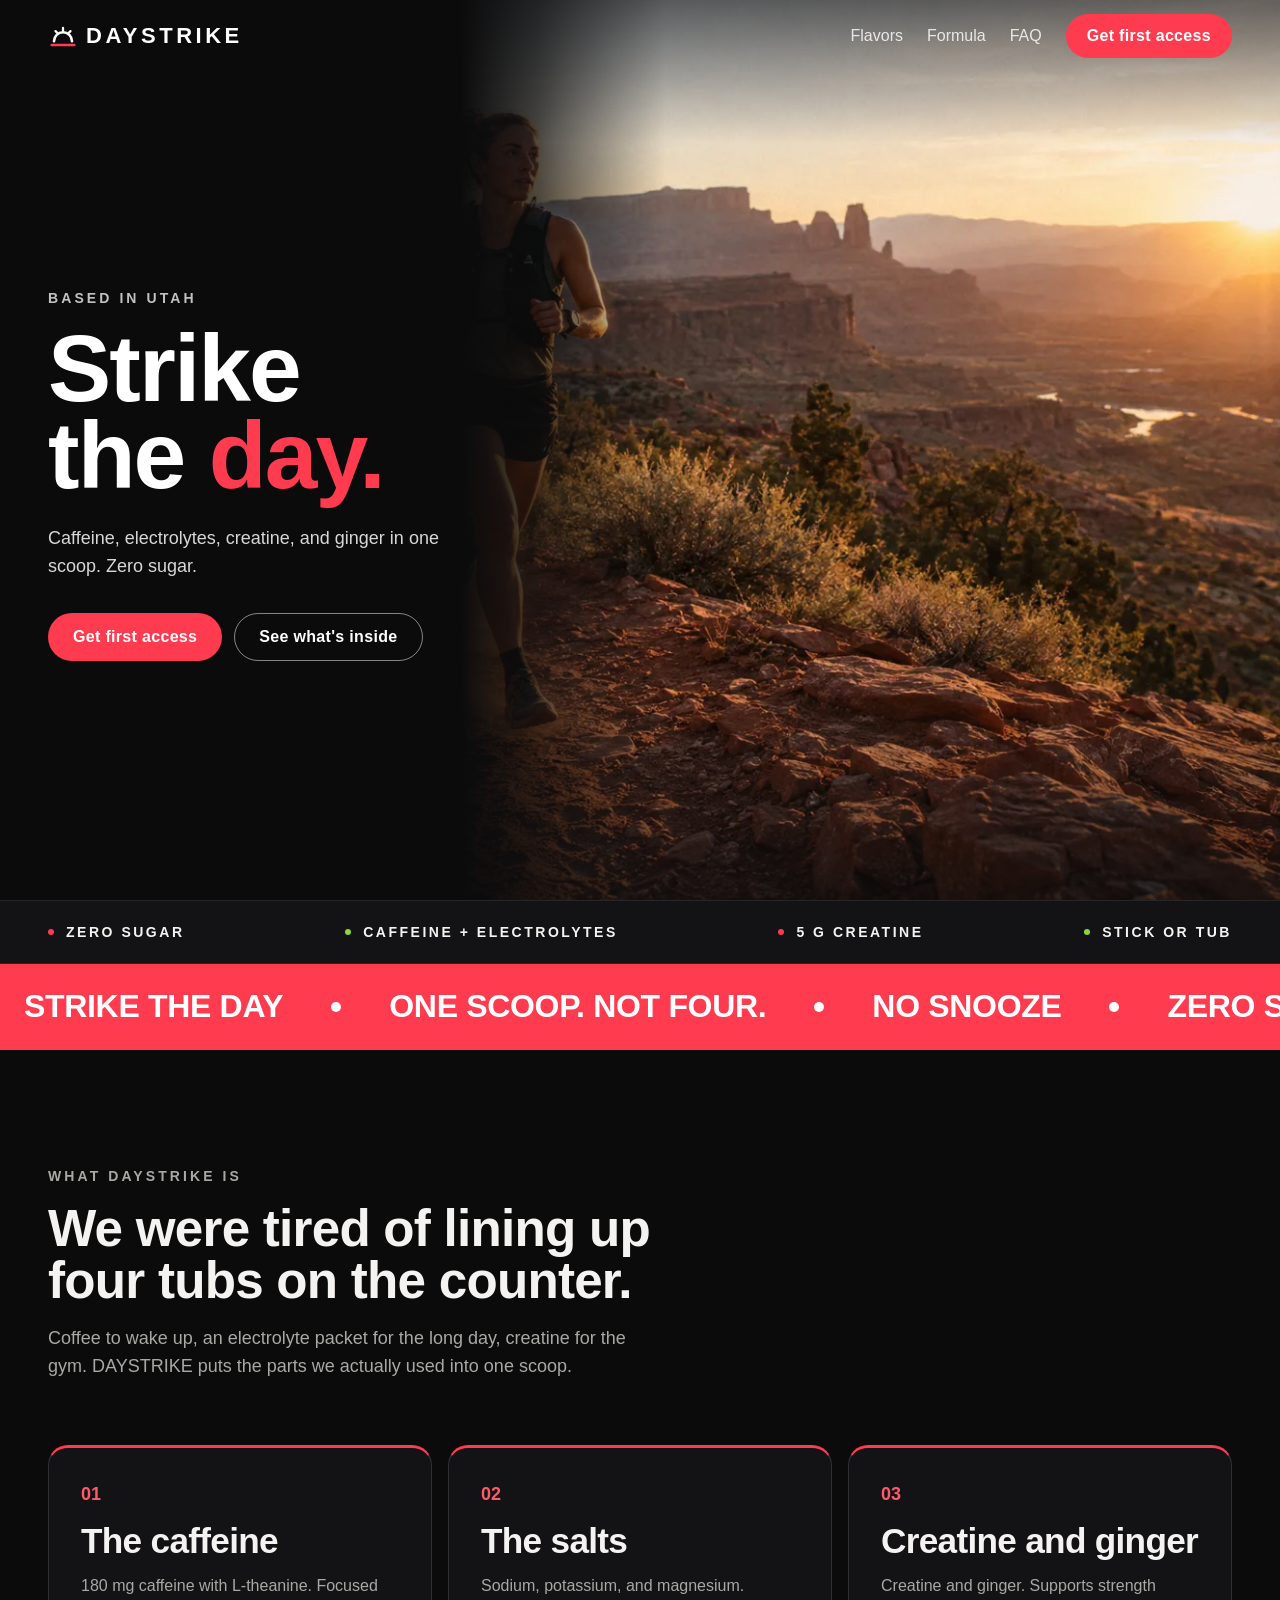
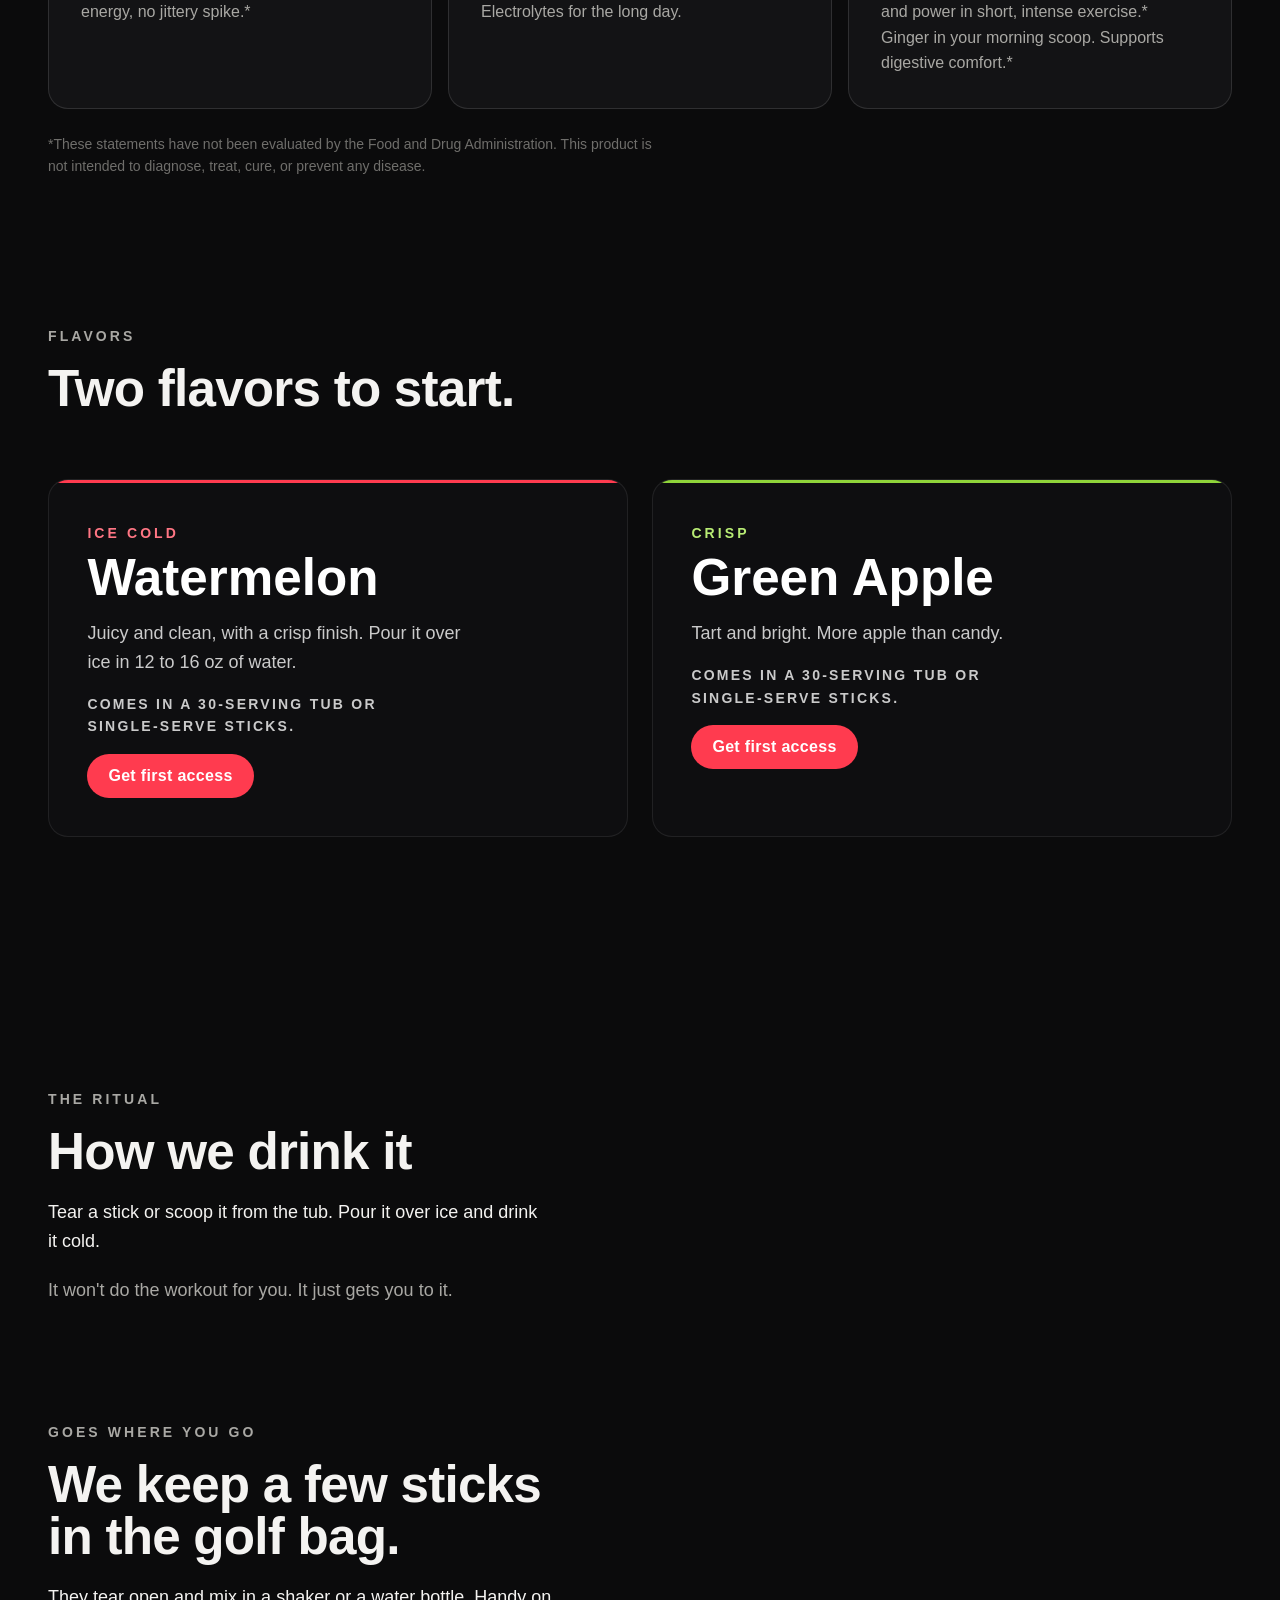
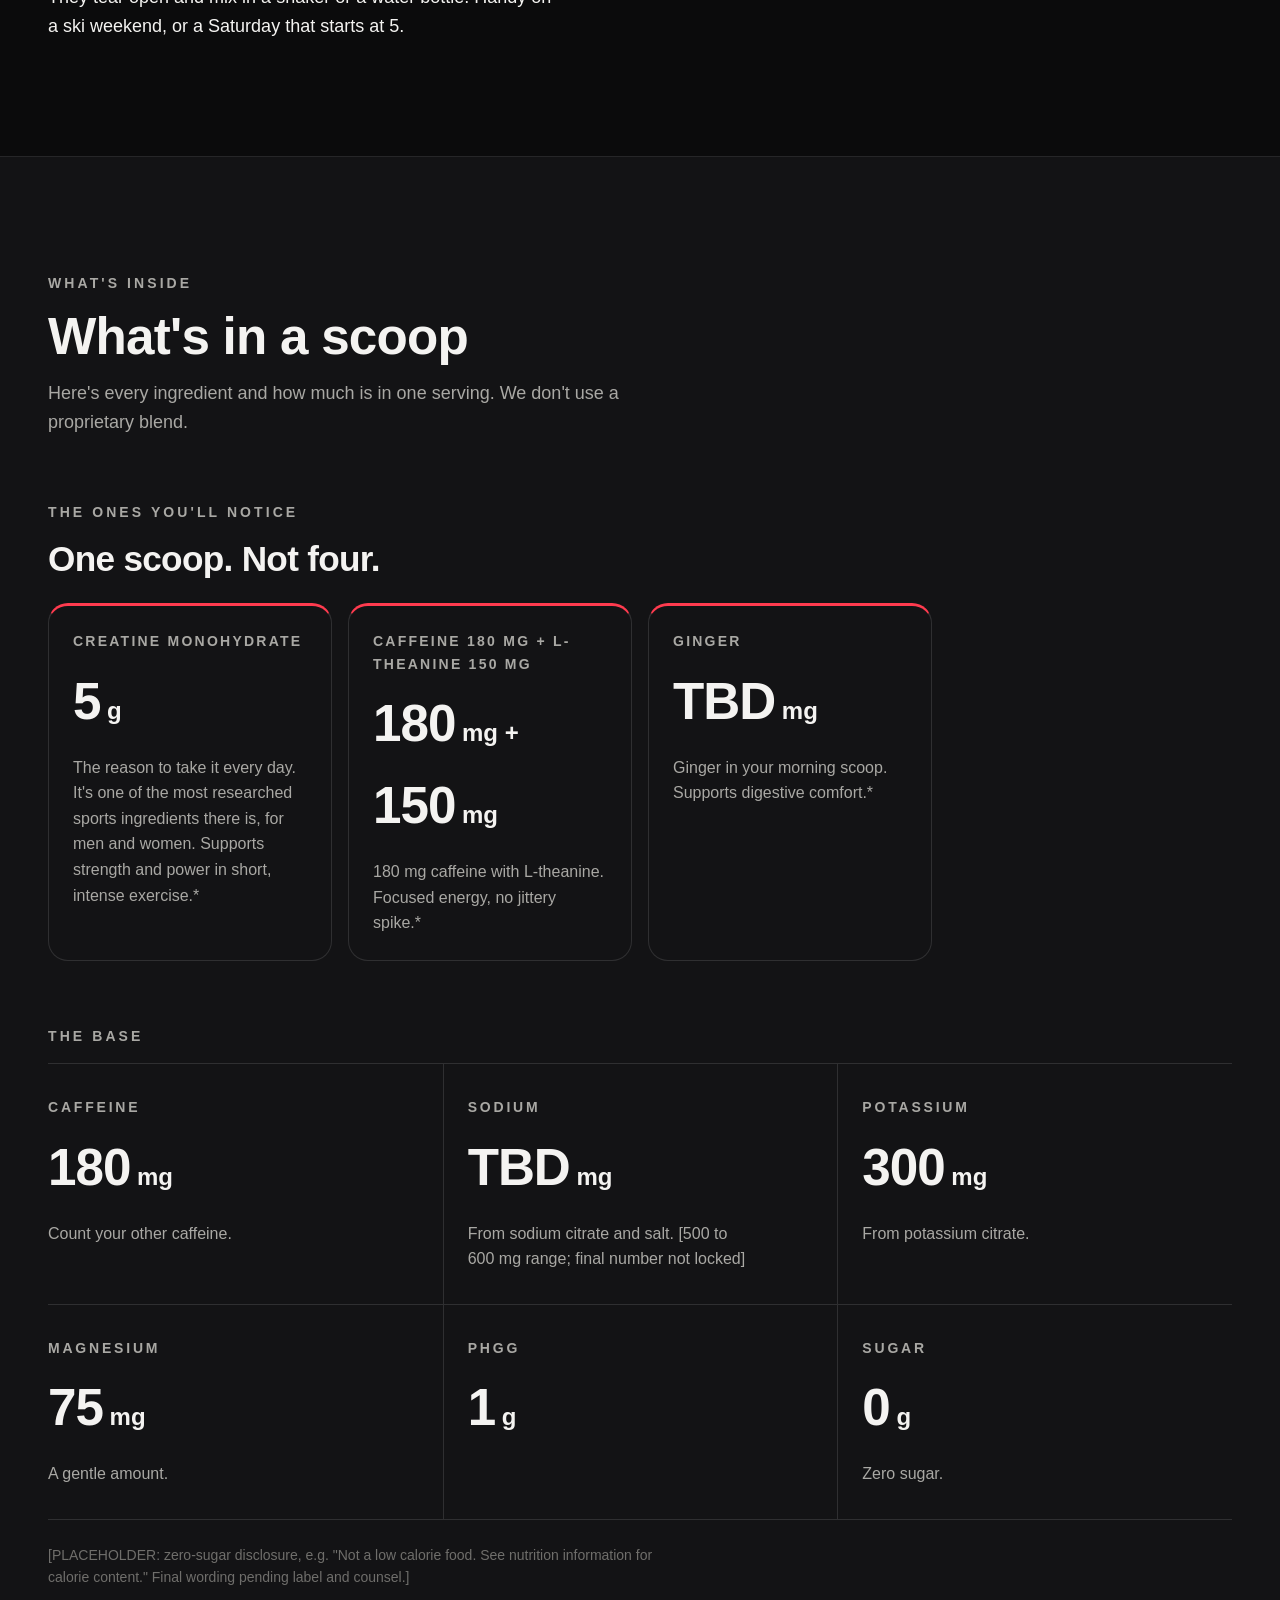
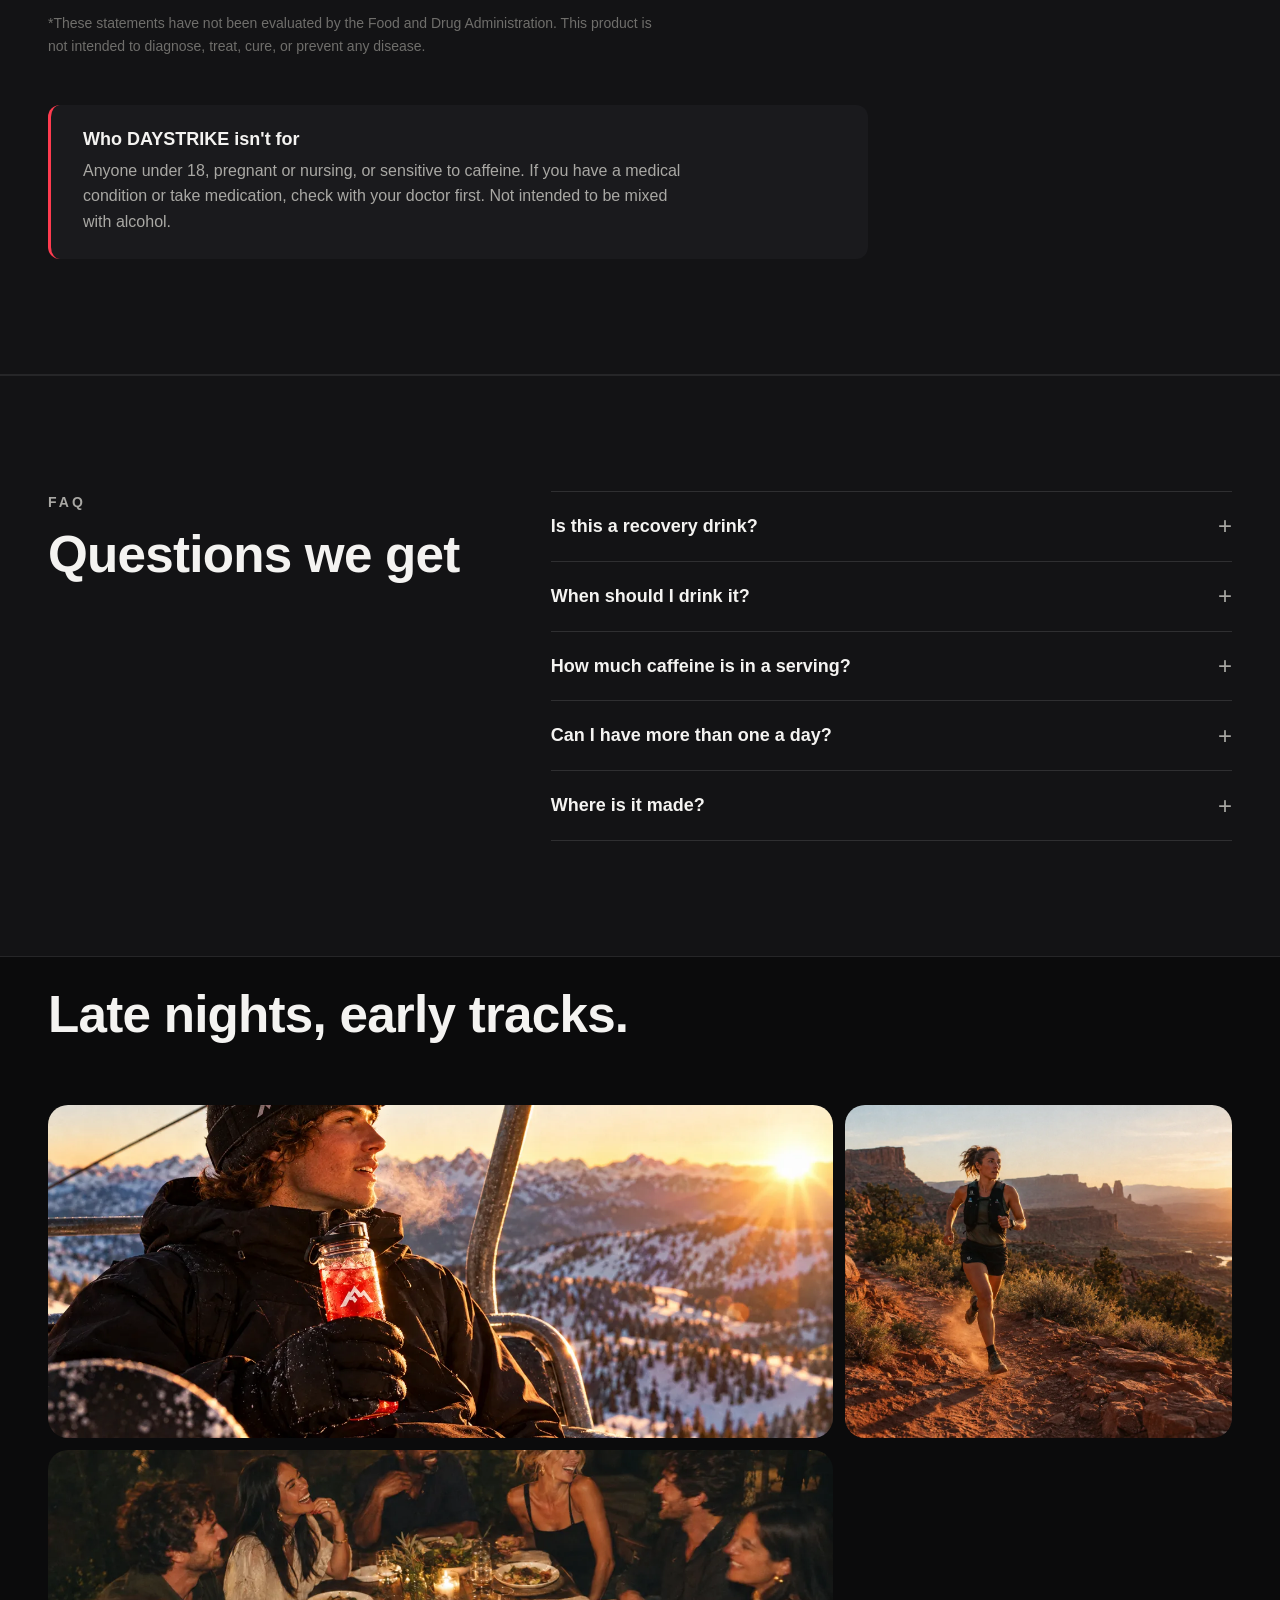
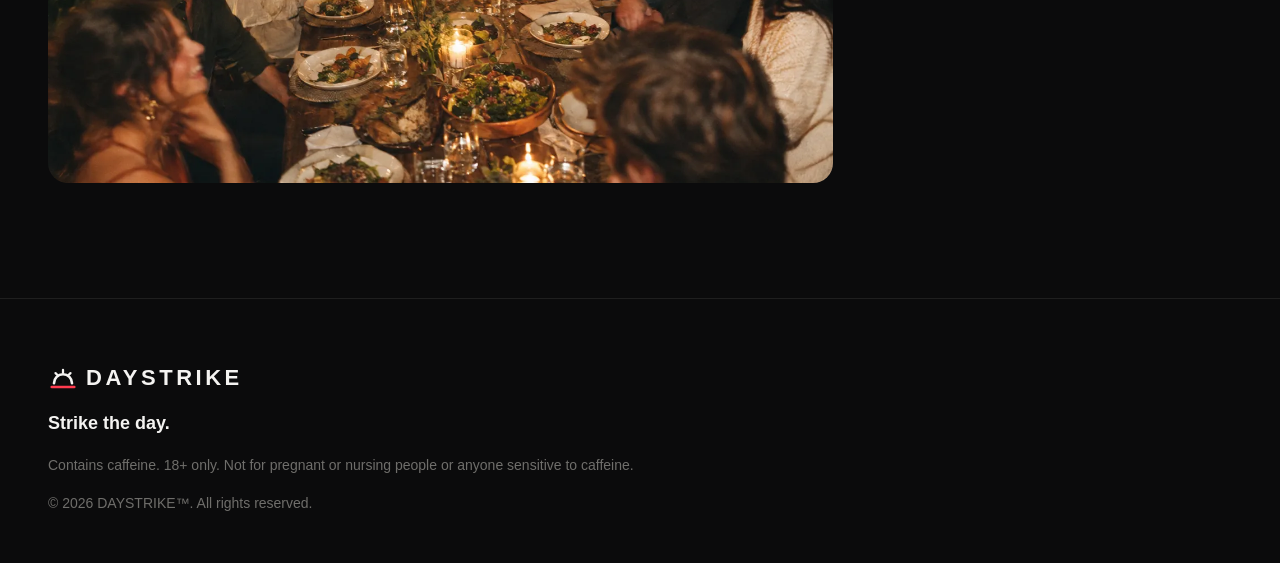
==== commit e7df515e: "Restore site files to the formula v2 commit. Bring index.html, base.css, and style.css back to 94b67" ====
--- a/index.html
+++ b/index.html
@@ -3,25 +3,22 @@
 <head>
   <meta charset="utf-8" />
   <meta name="viewport" content="width=device-width, initial-scale=1" />
-  <title>DAYSTRIKE™ | Join the waitlist</title>
-  <meta name="description" content="Energy + hydration with creatine. One scoop. Strike the day." />
-  <meta property="og:title" content="DAYSTRIKE™ | Join the waitlist" />
-  <meta property="og:description" content="Energy + hydration with creatine. One scoop. Strike the day." />
-  <meta property="og:image" content="https://drinkdaystrike.com/assets/og-waitlist.jpg" />
-  <meta property="og:url" content="https://drinkdaystrike.com/" />
+  <title>DAYSTRIKE | Strike the day.</title>
+  <meta name="description" content="DAYSTRIKE is an energy and hydration drink mix. Caffeine, electrolytes, creatine, and ginger in one scoop. Zero sugar." />
+  <meta property="og:title" content="DAYSTRIKE | Strike the day." />
+  <meta property="og:description" content="Caffeine, electrolytes, creatine, and ginger in one scoop. Zero sugar. Strike the day." />
+  <meta property="og:image" content="./assets/og.jpg" />
   <meta property="og:type" content="website" />
-  <meta name="twitter:card" content="summary_large_image" />
-  <meta name="twitter:image" content="https://drinkdaystrike.com/assets/og-waitlist.jpg" />
   <meta name="theme-color" content="#0b0b0c" />
   <link rel="icon" href="data:image/svg+xml,%3Csvg xmlns='http://www.w3.org/2000/svg' viewBox='0 0 32 32'%3E%3Crect width='32' height='32' rx='7' fill='%230b0b0c'/%3E%3Cpath d='M7 21a9 9 0 0 1 18 0' fill='none' stroke='%23fff' stroke-width='3' stroke-linecap='round'/%3E%3Cpath d='M5 25h22' stroke='%23ff3b4f' stroke-width='3' stroke-linecap='round'/%3E%3C/svg%3E" />
   <link rel="preconnect" href="https://api.fontshare.com" crossorigin />
   <link href="https://api.fontshare.com/v2/css?f[]=cabinet-grotesk@500,700,800&f[]=satoshi@400,500,700&display=swap" rel="stylesheet" />
-  <link rel="preload" as="image" href="./assets/hero-product.webp" type="image/webp" />
+  <link rel="preload" as="image" href="./assets/world-mileone.webp" />
   <link rel="stylesheet" href="./base.css" />
-  <link rel="stylesheet" href="./style.css?v=cards" />
+  <link rel="stylesheet" href="./style.css" />
 </head>
 <body>
-  <a class="skip-link visually-hidden" href="#main">Skip to content</a>
+  <a class="skip-link sr-only" href="#main">Skip to content</a>
 
   <header class="header" id="top">
     <div class="container header__inner">
@@ -39,7 +36,7 @@
         <a href="#faq">FAQ</a>
       </nav>
       <div class="header__actions">
-        <a href="WAITLIST_URL" class="btn btn--primary btn--sm">Join the waitlist</a>
+        <a href="WAITLIST_URL" class="btn btn--primary btn--sm">Get first access</a>
       </div>
     </div>
   </header>
@@ -47,48 +44,17 @@
   <main id="main">
     <!-- HERO -->
     <section class="hero" aria-labelledby="hero-title">
-      <div class="hero__content">
-        <p class="eyebrow">Energy + Hydration + Creatine · Zero sugar</p>
+      <picture class="hero__media">
+        <img src="./assets/world-mileone.webp" width="1400" height="933" alt="A woman trail running on red rock at sunrise" fetchpriority="high" />
+      </picture>
+      <div class="hero__shade" aria-hidden="true"></div>
+      <div class="container hero__content">
+        <p class="eyebrow">Based in Utah</p>
         <h1 id="hero-title" class="hero__title">Strike<br />the <span class="hero__accent">day.</span></h1>
-        <p class="hero__lede">Specially formulated for people who refuse to let a fun night get in the way of kicking off the day.</p>
+        <p class="hero__lede">Caffeine, electrolytes, creatine, and ginger in one scoop. Zero sugar.</p>
         <div class="hero__ctas">
-          <a href="WAITLIST_URL" class="btn btn--primary hero__cta">Join the waitlist</a>
-        </div>
-        <p class="hero__limit">The first batch is limited.</p>
-        <ul class="hero__facts">
-          <li>Zero sugar</li>
-          <li>Caffeine + electrolytes + creatine</li>
-          <li>Prebiotic fiber</li>
-        </ul>
-      </div>
-      <picture class="hero__media">
-        <source srcset="./assets/hero-product.webp" type="image/webp" />
-        <img src="./assets/hero-product.jpg" width="1280" height="720" alt="DAYSTRIKE Ice Cold Watermelon tub, stick, and a glass of the drink" fetchpriority="high" />
-      </picture>
-    </section>
-
-    <!-- FLAVORS -->
-    <section class="flavor-row" id="flavors" aria-labelledby="flavors-title">
-      <div class="container">
-        <h2 id="flavors-title" class="visually-hidden">Flavors</h2>
-        <div class="flavors">
-          <article class="flavor flavor--red">
-            <picture class="flavor__media">
-              <source srcset="./assets/pack-watermelon.webp" type="image/webp" />
-              <img src="./assets/pack-watermelon.jpg" width="1280" height="720" alt="DAYSTRIKE Ice Cold Watermelon tub, stick, and a glass of the drink" />
-            </picture>
-            <div class="flavor__body">
-              <h3 class="flavor__name">Ice Cold Watermelon</h3>
-              <a href="WAITLIST_URL" class="btn flavor__buy">Join the waitlist</a>
-            </div>
-          </article>
-          <article class="flavor flavor--green">
-            <img class="flavor__media" src="./assets/flavor-apple.webp" width="1024" height="1024" alt="Crisp Green Apple" />
-            <div class="flavor__body">
-              <h3 class="flavor__name">Crisp Green Apple</h3>
-              <a href="WAITLIST_URL" class="btn flavor__buy">Join the waitlist</a>
-            </div>
-          </article>
+          <a href="WAITLIST_URL" class="btn btn--primary">Get first access</a>
+          <a href="#formula" class="btn btn--ghost">See what's inside</a>
         </div>
       </div>
     </section>
@@ -106,8 +72,8 @@
     <!-- MARQUEE -->
     <div class="marquee" aria-hidden="true">
       <div class="marquee__track">
-        <span>Strike the day</span><span>One scoop. Not four.</span><span>Zero sugar</span>
-        <span>Strike the day</span><span>One scoop. Not four.</span><span>Zero sugar</span>
+        <span>Strike the day</span><span>One scoop. Not four.</span><span>No snooze</span><span>Zero sugar</span>
+        <span>Strike the day</span><span>One scoop. Not four.</span><span>No snooze</span><span>Zero sugar</span>
       </div>
     </div>
 
@@ -120,14 +86,44 @@
           <p class="section__lede">Coffee to wake up, an electrolyte packet for the long day, creatine for the gym. DAYSTRIKE puts the parts we actually used into one scoop.</p>
         </div>
         <div class="pillars">
-          <div class="pillar"><p class="pillar__n">01</p><h3>The caffeine</h3><p>180 mg caffeine with L-theanine. Focused energy, paired with L-theanine.*</p></div>
+          <div class="pillar"><p class="pillar__n">01</p><h3>The caffeine</h3><p>180 mg caffeine with L-theanine. Focused energy, no jittery spike.*</p></div>
           <div class="pillar"><p class="pillar__n">02</p><h3>The salts</h3><p>Sodium, potassium, and magnesium. Electrolytes for the long day.</p></div>
-          <div class="pillar"><p class="pillar__n">03</p><h3>Creatine and ginger</h3><p>Creatine and ginger. Supports strength and power in short, intense exercise.* Ginger in your morning scoop.</p></div>
+          <div class="pillar"><p class="pillar__n">03</p><h3>Creatine and ginger</h3><p>Creatine and ginger. Supports strength and power in short, intense exercise.* Ginger in your morning scoop. Supports digestive comfort.*</p></div>
         </div>
         <p class="fda-note">*These statements have not been evaluated by the Food and Drug Administration. This product is not intended to diagnose, treat, cure, or prevent any disease.</p>
       </div>
     </section>
 
+
+    <!-- FLAVORS -->
+    <section class="section" id="flavors" aria-labelledby="flavors-title">
+      <div class="container">
+        <div class="section__head">
+          <p class="eyebrow">Flavors</p>
+          <h2 id="flavors-title" class="section__title">Two flavors to start.</h2>
+        </div>
+        <div class="flavors">
+          <article class="flavor flavor--red">
+            <div class="flavor__body">
+            <p class="flavor__kicker">Ice Cold</p>
+            <h3 class="flavor__name">Watermelon</h3>
+            <p>Juicy and clean, with a crisp finish. Pour it over ice in 12 to 16 oz of water.</p>
+            <p class="flavor__formats">Comes in a 30-serving tub or single-serve sticks.</p>
+            <a href="#flavors" class="btn btn--primary btn--sm flavor__buy" data-shop>Get first access</a>
+            </div>
+          </article>
+          <article class="flavor flavor--green">
+            <div class="flavor__body">
+            <p class="flavor__kicker">Crisp</p>
+            <h3 class="flavor__name">Green Apple</h3>
+            <p>Tart and bright. More apple than candy.</p>
+            <p class="flavor__formats">Comes in a 30-serving tub or single-serve sticks.</p>
+            <a href="#flavors" class="btn btn--primary btn--sm flavor__buy" data-shop>Get first access</a>
+            </div>
+          </article>
+        </div>
+      </div>
+    </section>
 
     <!-- DAY -->
     <section class="section section--tight" aria-labelledby="day-title">
@@ -163,22 +159,24 @@
           </div>
           <dl class="four__grid">
             <div class="four__item"><dt>Creatine monohydrate</dt><dd class="four__dose"><span class="spec__num">5</span> g</dd><dd class="four__copy">The reason to take it every day. It's one of the most researched sports ingredients there is, for men and women. Supports strength and power in short, intense exercise.*</dd></div>
-            <div class="four__item"><dt>Caffeine 180 mg + L-theanine 150 mg</dt><dd class="four__dose"><span class="spec__num">180</span> mg + <span class="spec__num">150</span> mg</dd><dd class="four__copy">180 mg caffeine with L-theanine. Focused energy, paired with L-theanine.*</dd></div>
+            <div class="four__item"><dt>Caffeine 180 mg + L-theanine 150 mg</dt><dd class="four__dose"><span class="spec__num">180</span> mg + <span class="spec__num">150</span> mg</dd><dd class="four__copy">180 mg caffeine with L-theanine. Focused energy, no jittery spike.*</dd></div>
+            <div class="four__item"><dt>Ginger</dt><dd class="four__dose"><span class="spec__num">TBD</span> mg</dd><dd class="four__copy">Ginger in your morning scoop. Supports digestive comfort.*</dd></div>
           </dl>
         </div>
         <p class="eyebrow specs__label">The base</p>
         <dl class="specs">
           <div class="spec"><dt>Caffeine</dt><dd><span class="spec__num">180</span> mg</dd><p>Count your other caffeine.</p></div>
-                    <div class="spec"><dt>Sodium</dt><dd><span class="spec__num">500-600</span> mg</dd></div>
-          <div class="spec"><dt>Potassium</dt><dd><span class="spec__num">300</span> mg</dd></div>
+                    <div class="spec"><dt>Sodium</dt><dd><span class="spec__num">TBD</span> mg</dd><p>From sodium citrate and salt. [500 to 600 mg range; final number not locked]</p></div>
+          <div class="spec"><dt>Potassium</dt><dd><span class="spec__num">300</span> mg</dd><p>From potassium citrate.</p></div>
           <div class="spec"><dt>Magnesium</dt><dd><span class="spec__num">75</span> mg</dd><p>A gentle amount.</p></div>
-          <div class="spec"><dt>Prebiotic fiber</dt><dd><span class="spec__num">1</span> g</dd></div>
+          <div class="spec"><dt>PHGG</dt><dd><span class="spec__num">1</span> g</dd></div>
           <div class="spec"><dt>Sugar</dt><dd><span class="spec__num">0</span> g</dd><p>Zero sugar.</p></div>
         </dl>
+        <p class="fda-note zs-placeholder">[PLACEHOLDER: zero-sugar disclosure, e.g. "Not a low calorie food. See nutrition information for calorie content." Final wording pending label and counsel.]</p>
         <p class="fda-note">*These statements have not been evaluated by the Food and Drug Administration. This product is not intended to diagnose, treat, cure, or prevent any disease.</p>
         <div class="notfor">
           <h3>Who DAYSTRIKE isn't for</h3>
-          <p>Anyone under 18, pregnant or nursing, or sensitive to caffeine. If you have a medical condition or take medication, check with your doctor. Not intended to be mixed with alcohol.</p>
+          <p>Anyone under 18, pregnant or nursing, or sensitive to caffeine. If you have a medical condition or take medication, check with your doctor first. Not intended to be mixed with alcohol.</p>
         </div>
       </div>
     </section>
@@ -201,7 +199,7 @@
           </details>
           <details>
             <summary>How much caffeine is in a serving?</summary>
-            <p>180 mg, about two cups of coffee.</p>
+            <p>180 mg. It will be printed clearly on every stick and tub.</p>
           </details>
           <details>
             <summary>Can I have more than one a day?</summary>
@@ -209,7 +207,7 @@
           </details>
           <details>
             <summary>Where is it made?</summary>
-            <p>Made in the U.S. We're finalizing our manufacturing partner now.</p>
+            <p>We'll name our manufacturing partner and its certifications here before launch.</p>
           </details>
         </div>
       </div>
@@ -222,7 +220,7 @@
           <h2 id="world-title" class="section__title">Late nights, early tracks.</h2>
         </div>
         <div class="world__grid">
-          <figure class="world__item w4"><img src="./assets/world-chairlift.webp" width="1400" height="788" loading="lazy" style="object-position:30% 50%" alt="A snowboarder on a chairlift at sunrise holding a bottle of red DAYSTRIKE drink" /></figure>
+          <figure class="world__item w4"><img src="./assets/world-firstchair.webp" width="1400" height="788" loading="lazy" style="object-position:30% 50%" alt="A snowboarder on a chairlift at sunrise holding a bottle of red DAYSTRIKE drink" /></figure>
           <figure class="world__item w2"><img src="./assets/world-mileone.webp" width="1400" height="933" loading="lazy" style="object-position:38% 20%" alt="A woman trail running on red rock at sunrise" /></figure>
           <figure class="world__item w4"><img src="./assets/world-longtable.webp" width="1400" height="933" loading="lazy" style="object-position:50% 50%" alt="Friends laughing around a long candlelit dinner table under string lights" /></figure>
         </div>
@@ -242,7 +240,7 @@
         <span class="brand__word">DAYSTRIKE</span>
       </div>
       <p class="footer__tag">Strike the day.</p>
-      <p class="footer__fine">Contains caffeine. Ages 18 and up. Not for pregnant or nursing people or anyone sensitive to caffeine.</p>
+      <p class="footer__fine">Contains caffeine. 18+ only. Not for pregnant or nursing people or anyone sensitive to caffeine.</p>
       <p class="footer__fine">© 2026 DAYSTRIKE™. All rights reserved.</p>
     </div>
   </footer>
--- a/base.css
+++ b/base.css
@@ -114,7 +114,7 @@
     box-shadow var(--transition-interactive);
 }
 
-.visually-hidden {
+.sr-only {
   position: absolute;
   width: 1px;
   height: 1px;
--- a/style.css
+++ b/style.css
@@ -53,8 +53,8 @@
 :focus-visible { outline: 2px solid var(--color-green); outline-offset: 3px; border-radius: 4px; }
 
 /* Header */
-.header { position: sticky; top: 0; z-index: 50; background: #0b0b0c; transition: box-shadow .3s var(--ease); }
-.header--scrolled { background: #0b0b0c; box-shadow: 0 1px 0 var(--color-divider); }
+.header { position: fixed; inset: 0 0 auto 0; z-index: 50; transition: background-color .3s var(--ease), box-shadow .3s var(--ease); }
+.header--scrolled { background: color-mix(in oklab, var(--color-bg) 86%, transparent); backdrop-filter: blur(14px); -webkit-backdrop-filter: blur(14px); box-shadow: 0 1px 0 var(--color-divider); }
 .header__inner { display: flex; align-items: center; gap: var(--space-6); height: 72px; }
 .brand { display: inline-flex; align-items: center; gap: var(--space-2); color: #fff; text-decoration: none; }
 .header--scrolled .brand { color: var(--color-text); }
@@ -83,38 +83,24 @@
 
 .eyebrow { font-size: var(--text-xs); font-weight: 700; letter-spacing: 0.22em; text-transform: uppercase; color: var(--color-text-muted); margin-bottom: var(--space-4); }
 
-/* Hero: words on black, full product shot beside them (below on phones). */
-.hero { display: flex; flex-direction: column; background: #0b0b0c; color: #fff; }
-.hero__content { background: #0b0b0c; padding: var(--space-5) var(--space-5) var(--space-4); }
-.hero__media { display: block; width: 100%; margin: 0; background: #0678d8; }
-.hero__media img { display: block; width: 100%; height: auto; object-fit: contain; object-position: center; }
-.hero .eyebrow { color: #fff; margin-bottom: var(--space-2); letter-spacing: 0.14em; line-height: 1.45; }
-.hero__title { font-family: var(--font-display); font-weight: 800; font-size: 44px; line-height: 0.92; letter-spacing: -0.02em; max-width: 9ch; text-wrap: balance; color: #fff; }
-.hero__lede { margin-top: var(--space-3); max-width: 36ch; font-size: 0.9375rem; color: #fff; }
-.hero__ctas { margin-top: var(--space-4); }
-.hero__cta { width: 100%; min-height: 52px; background: var(--color-red); color: #fff; }
-.hero__cta:hover { background: var(--color-primary-hover); }
-.hero__limit { margin-top: var(--space-3); font-size: var(--text-xs); line-height: 1.4; color: rgb(255 255 255 / 0.62); }
-.hero__facts { display: flex; flex-wrap: wrap; align-items: center; gap: 0.35rem 0; list-style: none; margin-top: var(--space-4); padding: 0; font-size: 0.8125rem; font-weight: 600; line-height: 1.35; color: rgb(255 255 255 / 0.9); }
-.hero__facts li { display: inline-flex; align-items: center; }
-.hero__facts li::before { content: ""; width: 6px; height: 6px; margin-right: 0.45rem; border-radius: 50%; background: var(--color-red); flex: none; }
-.hero__facts li + li::before { margin-left: 0.75rem; }
+/* Hero */
+.hero { position: relative; min-height: min(100dvh, 960px); display: flex; align-items: center; color: #fff; overflow: hidden; background: #0b0b0c; isolation: isolate; }
+.hero__media, .hero__media img { position: absolute; inset: 0; width: 100%; height: 100%; }
+.hero__media img { object-fit: cover; object-position: 62% 50%; z-index: -2; }
+@media (min-width: 1101px) {
+  .hero__media { left: auto; right: 0; width: 64%; }
+  .hero__media img { object-position: 86% 50%; }
+}
+.hero__shade { position: absolute; inset: 0; z-index: -1; background:
+  linear-gradient(90deg, rgb(11 11 12) 0%, rgb(11 11 12) 36%, rgb(11 11 12 / 0.7) 42%, rgb(11 11 12 / 0) 52%),
+  linear-gradient(0deg, rgb(11 11 12 / 0.7) 0%, rgb(11 11 12 / 0) 25%),
+  linear-gradient(180deg, rgb(11 11 12 / 0.6) 0%, rgb(11 11 12 / 0) 16%); }
+.hero__content { padding-block: var(--space-32) var(--space-20); }
+.hero .eyebrow { color: rgb(255 255 255 / 0.75); }
+.hero__title { font-family: var(--font-display); font-weight: 800; font-size: var(--text-hero); line-height: 0.92; letter-spacing: -0.02em; max-width: 9ch; text-wrap: balance; }
+.hero__lede { margin-top: var(--space-6); max-width: 40ch; font-size: var(--text-base); color: rgb(255 255 255 / 0.84); }
+.hero__ctas { display: flex; flex-wrap: wrap; gap: var(--space-3); margin-top: var(--space-8); }
 .hero .btn--ghost { color: #fff; border-color: rgb(255 255 255 / 0.5); }
-@media (min-width: 768px) {
-  .hero { display: grid; grid-template-columns: minmax(0, 1fr) minmax(0, 1.15fr); align-items: stretch; min-height: min(100dvh, 900px); }
-  .hero__content { display: flex; flex-direction: column; justify-content: center; padding: clamp(var(--space-8), 4vw, var(--space-16)); }
-  .hero__media { position: relative; height: 100%; min-height: 100%; }
-  .hero__media img { position: absolute; inset: 0; width: 100%; height: 100%; object-fit: contain; }
-  .hero .eyebrow { margin-bottom: var(--space-4); }
-  .hero__title { font-size: clamp(3rem, 1rem + 3.4vw, 5.5rem); }
-  .hero__lede { margin-top: var(--space-6); font-size: var(--text-base); }
-  .hero__ctas { margin-top: var(--space-8); }
-  .hero__cta { width: auto; }
-  .hero__facts { margin-top: var(--space-5); }
-}
-@media (min-width: 1200px) {
-  .hero__facts { flex-wrap: nowrap; }
-}
 .hero__note { margin-top: var(--space-5); font-size: var(--text-xs); color: rgb(255 255 255 / 0.7); }
 .hero__note span { font-variant-numeric: tabular-nums; color: #fff; font-weight: 700; }
 
@@ -198,33 +184,18 @@
 .timeline__key p { font-weight: 700; }
 @media (max-width: 600px) { .timeline li { grid-template-columns: 1fr; gap: var(--space-1); } }
 
-/* Packaging preview — full width on small screens */
-.pack-preview { padding-block: var(--space-6) var(--space-2); }
-.pack { margin: 0; }
-.pack img { width: 100%; height: auto; border-radius: var(--radius-md); }
-.pack__caption { margin-top: var(--space-2); font-size: var(--text-xs); font-weight: 700; letter-spacing: 0.14em; text-transform: uppercase; color: var(--color-text-muted); }
-@media (min-width: 720px) {
-  .pack-preview { padding-block: var(--space-10) var(--space-4); }
-  .pack-preview .pack { max-width: 960px; }
-}
-
-/* Flavor cards, directly under the hero */
-.flavor-row { padding-block: var(--space-5) var(--space-8); background: #0b0b0c; }
-.flavors { display: grid; grid-template-columns: 1fr; gap: var(--space-4); }
-.flavor { border-radius: var(--radius-lg); overflow: hidden; display: flex; flex-direction: column; min-height: 100%; }
-.flavor--red { background: #ff3b4f; color: #fff; }
-.flavor--green { background: #8fd43a; color: #0b0b0c; }
-.flavor__media { display: block; width: calc(100% - 2 * var(--space-4)); margin: var(--space-4) var(--space-4) 0; border-radius: var(--radius-md); background: rgb(0 0 0 / 0.18); aspect-ratio: 16 / 10; overflow: hidden; }
-.flavor__media img,
-img.flavor__media { width: 100%; height: 100%; object-fit: contain; object-position: center; }
-.flavor__body { display: flex; flex-direction: column; gap: var(--space-4); padding: var(--space-5) var(--space-5) var(--space-5); margin-top: auto; }
-.flavor__name { font-family: var(--font-display); font-weight: 800; font-size: clamp(1.75rem, 1rem + 2vw, 2.75rem); line-height: 0.95; letter-spacing: -0.03em; }
-.flavor__buy { width: 100%; min-height: 52px; background: #0b0b0c; color: #fff; }
-.flavor__buy:hover { background: #1c1c1f; }
-@media (min-width: 768px) {
-  .flavor-row { padding-block: var(--space-8) var(--space-12); }
-  .flavors { grid-template-columns: 1fr 1fr; gap: var(--space-6); }
-}
+/* Flavors */
+.flavors { display: grid; grid-template-columns: repeat(2, 1fr); gap: var(--space-6); }
+.flavor { position: relative; border-radius: var(--radius-lg); background: #0e0e10; color: #fff; overflow: hidden; display: flex; flex-direction: column; border: 1px solid oklch(1 0 0 / 0.08); }
+.flavor__img { width: 100%; aspect-ratio: 16 / 10; object-fit: cover; object-position: 50% 40%; }
+.flavor__body { padding: clamp(var(--space-6), 3vw, var(--space-10)); border-top: 3px solid var(--flavor); }
+.flavor--red { --flavor: #ff3b4f; }
+.flavor--green { --flavor: #8fd43a; }
+.flavor p { color: rgb(255 255 255 / 0.78); max-width: 38ch; position: relative; }
+.flavor__kicker { font-size: var(--text-xs); font-weight: 700; letter-spacing: 0.22em; text-transform: uppercase; }
+.flavor--red .flavor__kicker { color: #ff7684 !important; }
+.flavor--green .flavor__kicker { color: #b8ec74 !important; }
+.flavor__name { font-family: var(--font-display); font-weight: 800; font-size: var(--text-2xl); line-height: 1; margin: var(--space-2) 0 var(--space-4); position: relative; }
 
 /* Split */
 .split { display: grid; grid-template-columns: 1.15fr 1fr; gap: clamp(var(--space-8), 6vw, var(--space-20)); align-items: center; }
@@ -328,6 +299,14 @@
 @media (prefers-reduced-motion: reduce) { .reveal { opacity: 1; transform: none; transition: none; } html { scroll-behavior: auto; } }
 
 /* Responsive */
+@media (max-width: 1100px) {
+  .hero { display: block; min-height: 0; }
+  .hero__media { position: relative; display: block; height: auto; aspect-ratio: 4 / 3.2; max-height: 72vh; width: 100%; }
+  .hero__media img { object-position: 72% 50%; z-index: 0; }
+  .hero__shade { top: 0; bottom: auto; height: min(calc(100vw * 0.8), 72vh); z-index: 1; background: linear-gradient(180deg, rgb(11 11 12 / 0.65) 0%, rgb(11 11 12 / 0) 28%, rgb(11 11 12 / 0) 70%, rgb(11 11 12) 100%); }
+  .hero__content { position: relative; z-index: 2; padding-block: var(--space-4) var(--space-16); margin-top: calc(-1 * var(--space-8)); }
+  .hero__title { max-width: none; }
+}
 @media (max-width: 960px) {
   .split, .split--reverse, .join__inner, .faq { grid-template-columns: 1fr; }
   .split--reverse .split__media { order: 0; }
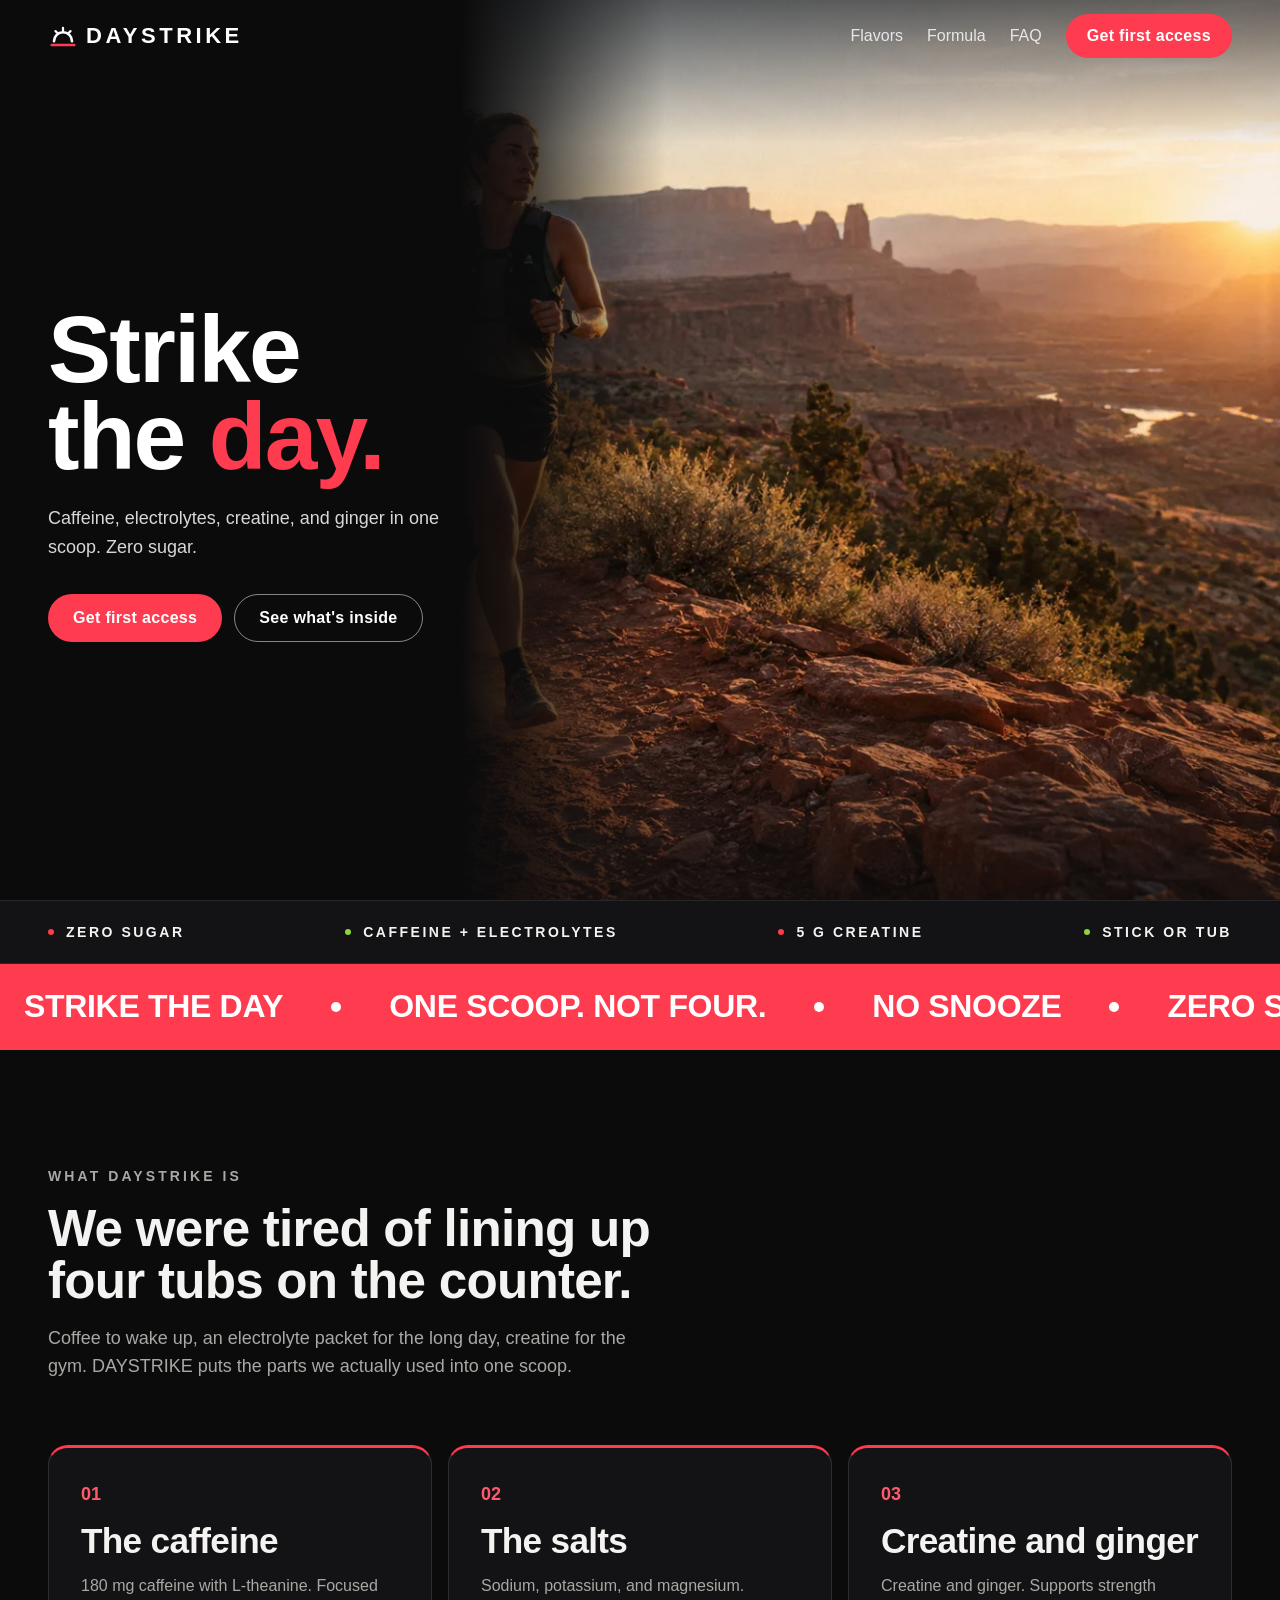
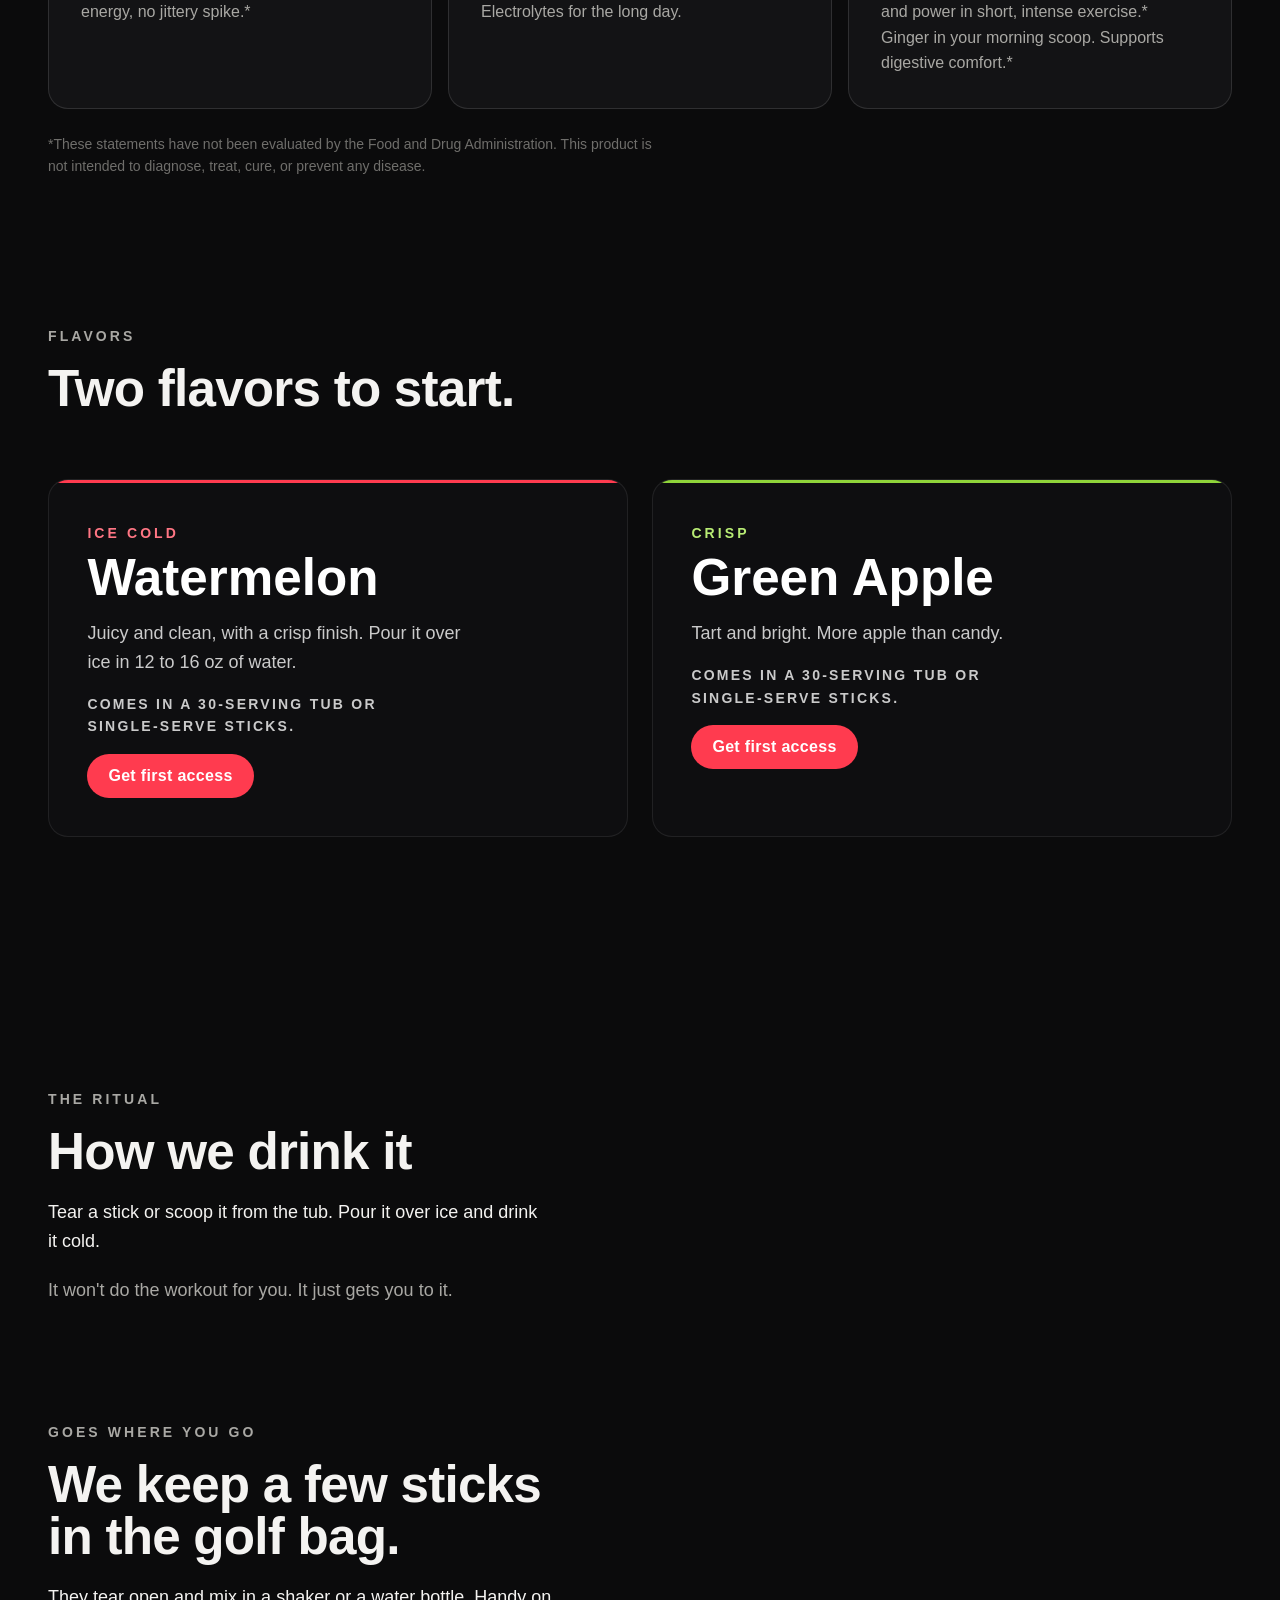
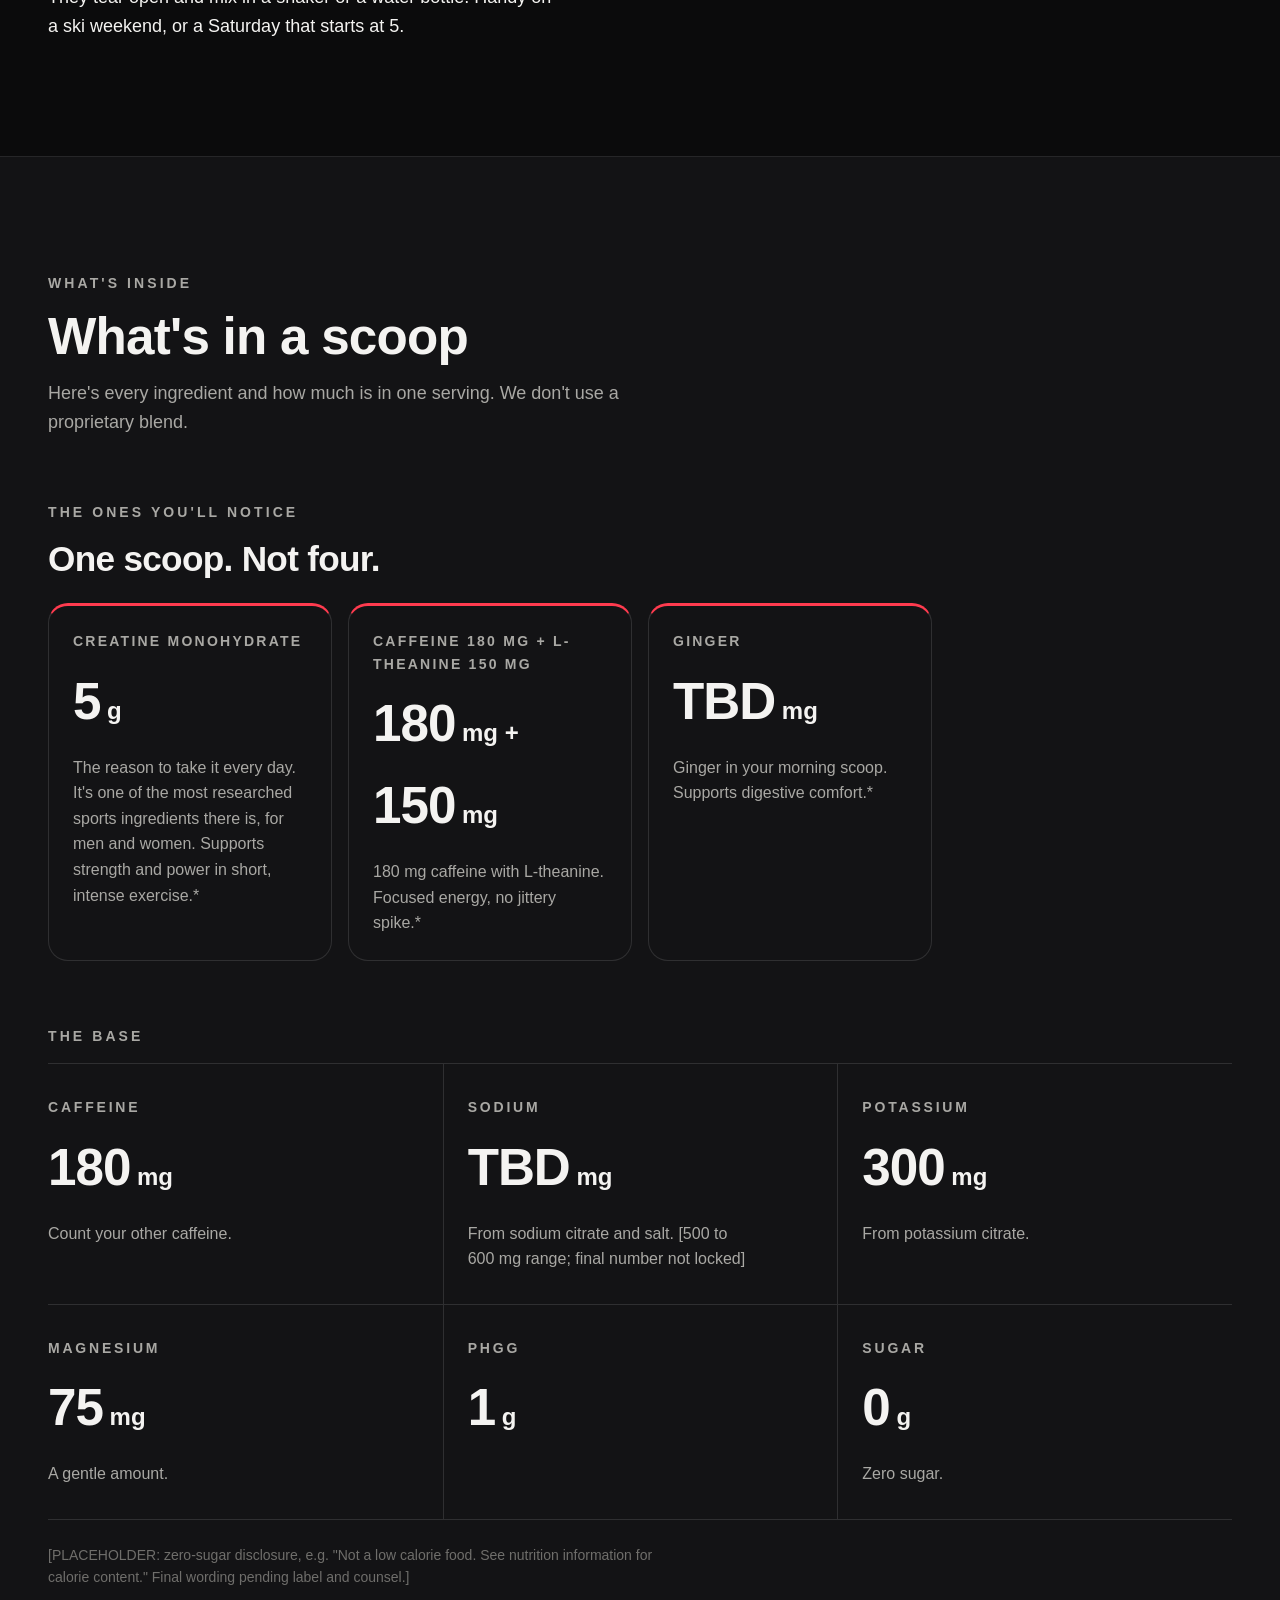
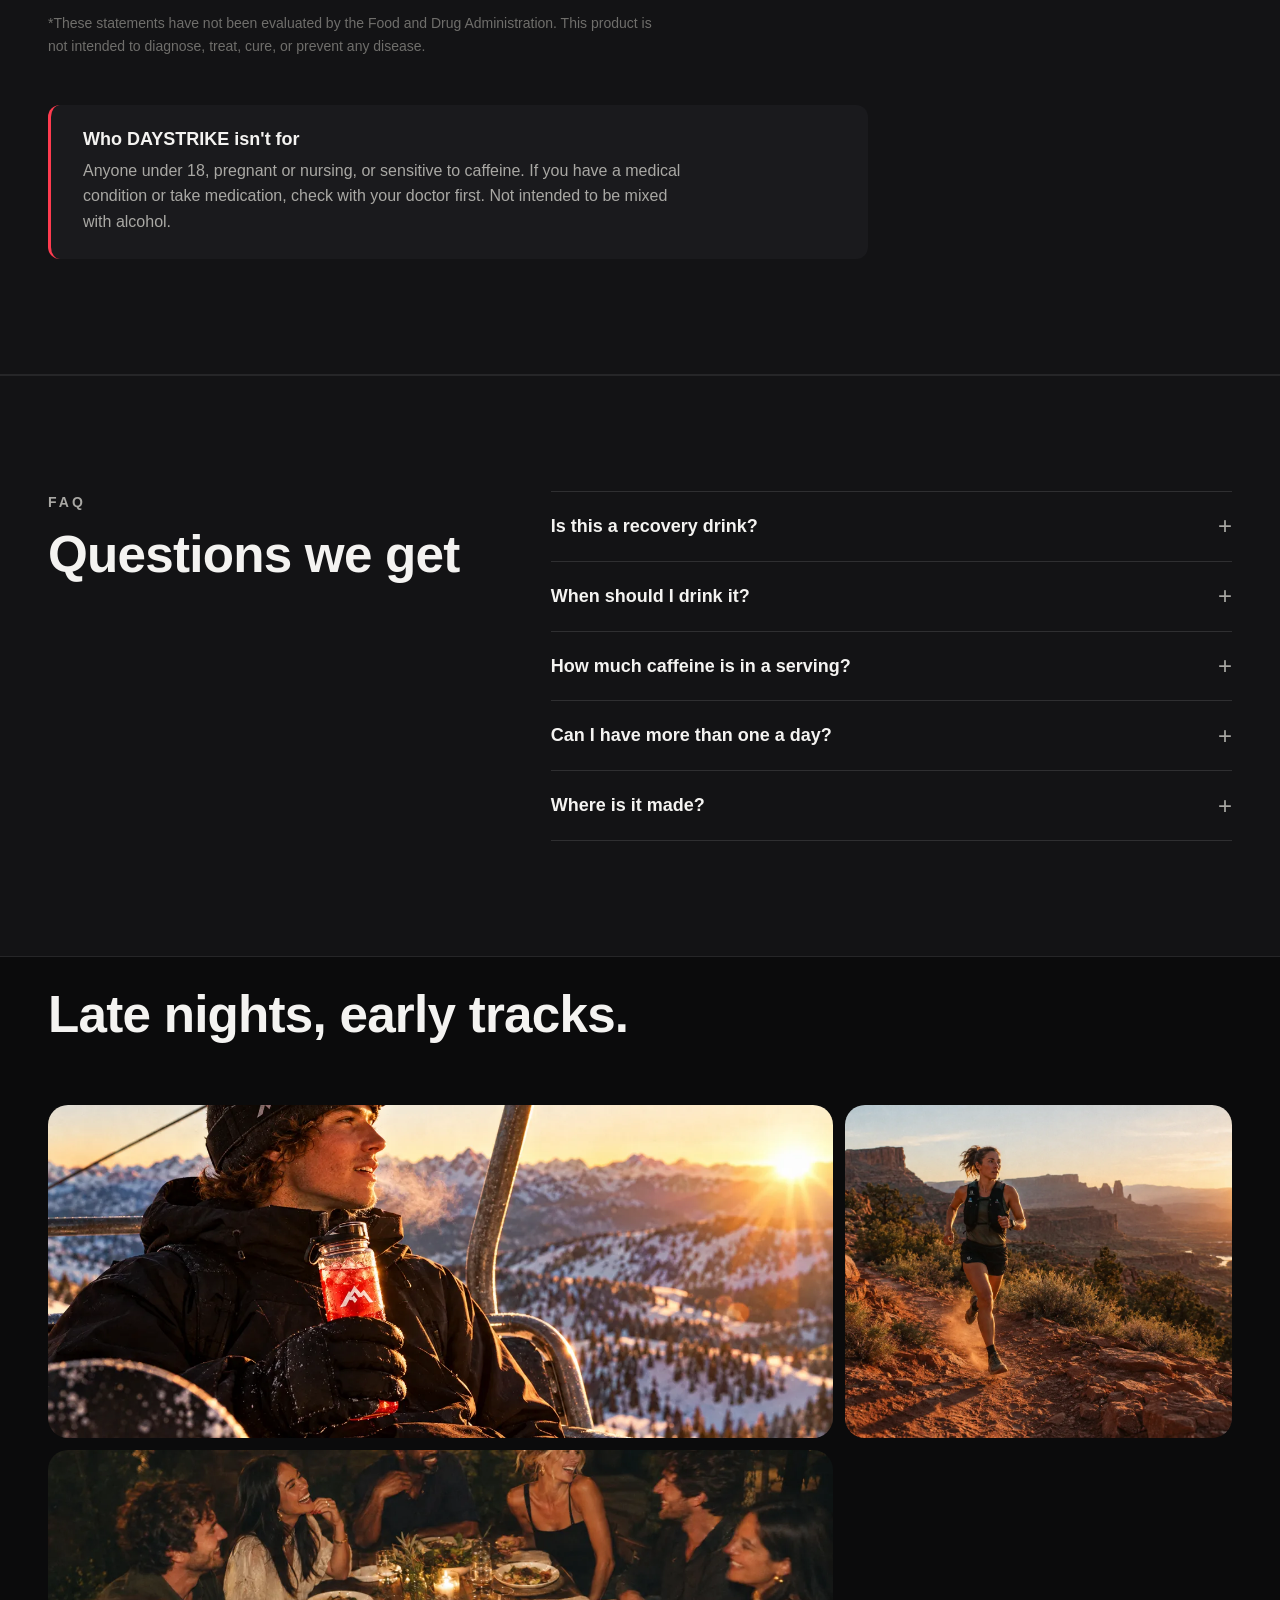
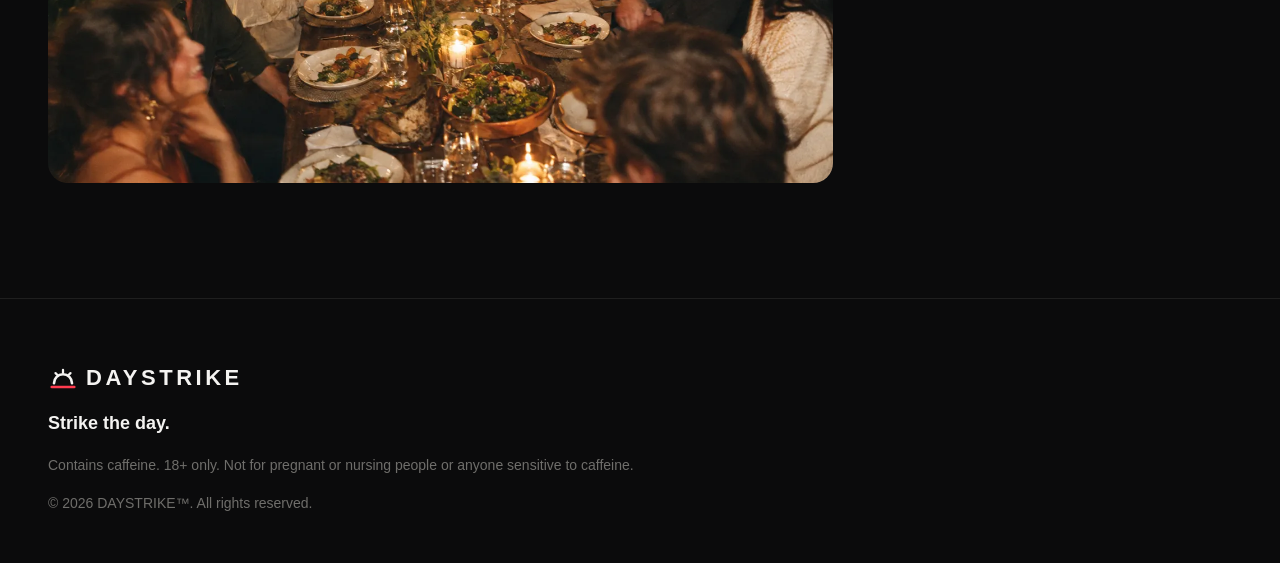
==== commit ba5f79ef: "Remove the Utah eyebrow from the hero. Delete the only remaining Utah phrase and leave the rest of t" ====
--- a/index.html
+++ b/index.html
@@ -49,7 +49,6 @@
       </picture>
       <div class="hero__shade" aria-hidden="true"></div>
       <div class="container hero__content">
-        <p class="eyebrow">Based in Utah</p>
         <h1 id="hero-title" class="hero__title">Strike<br />the <span class="hero__accent">day.</span></h1>
         <p class="hero__lede">Caffeine, electrolytes, creatine, and ginger in one scoop. Zero sugar.</p>
         <div class="hero__ctas">
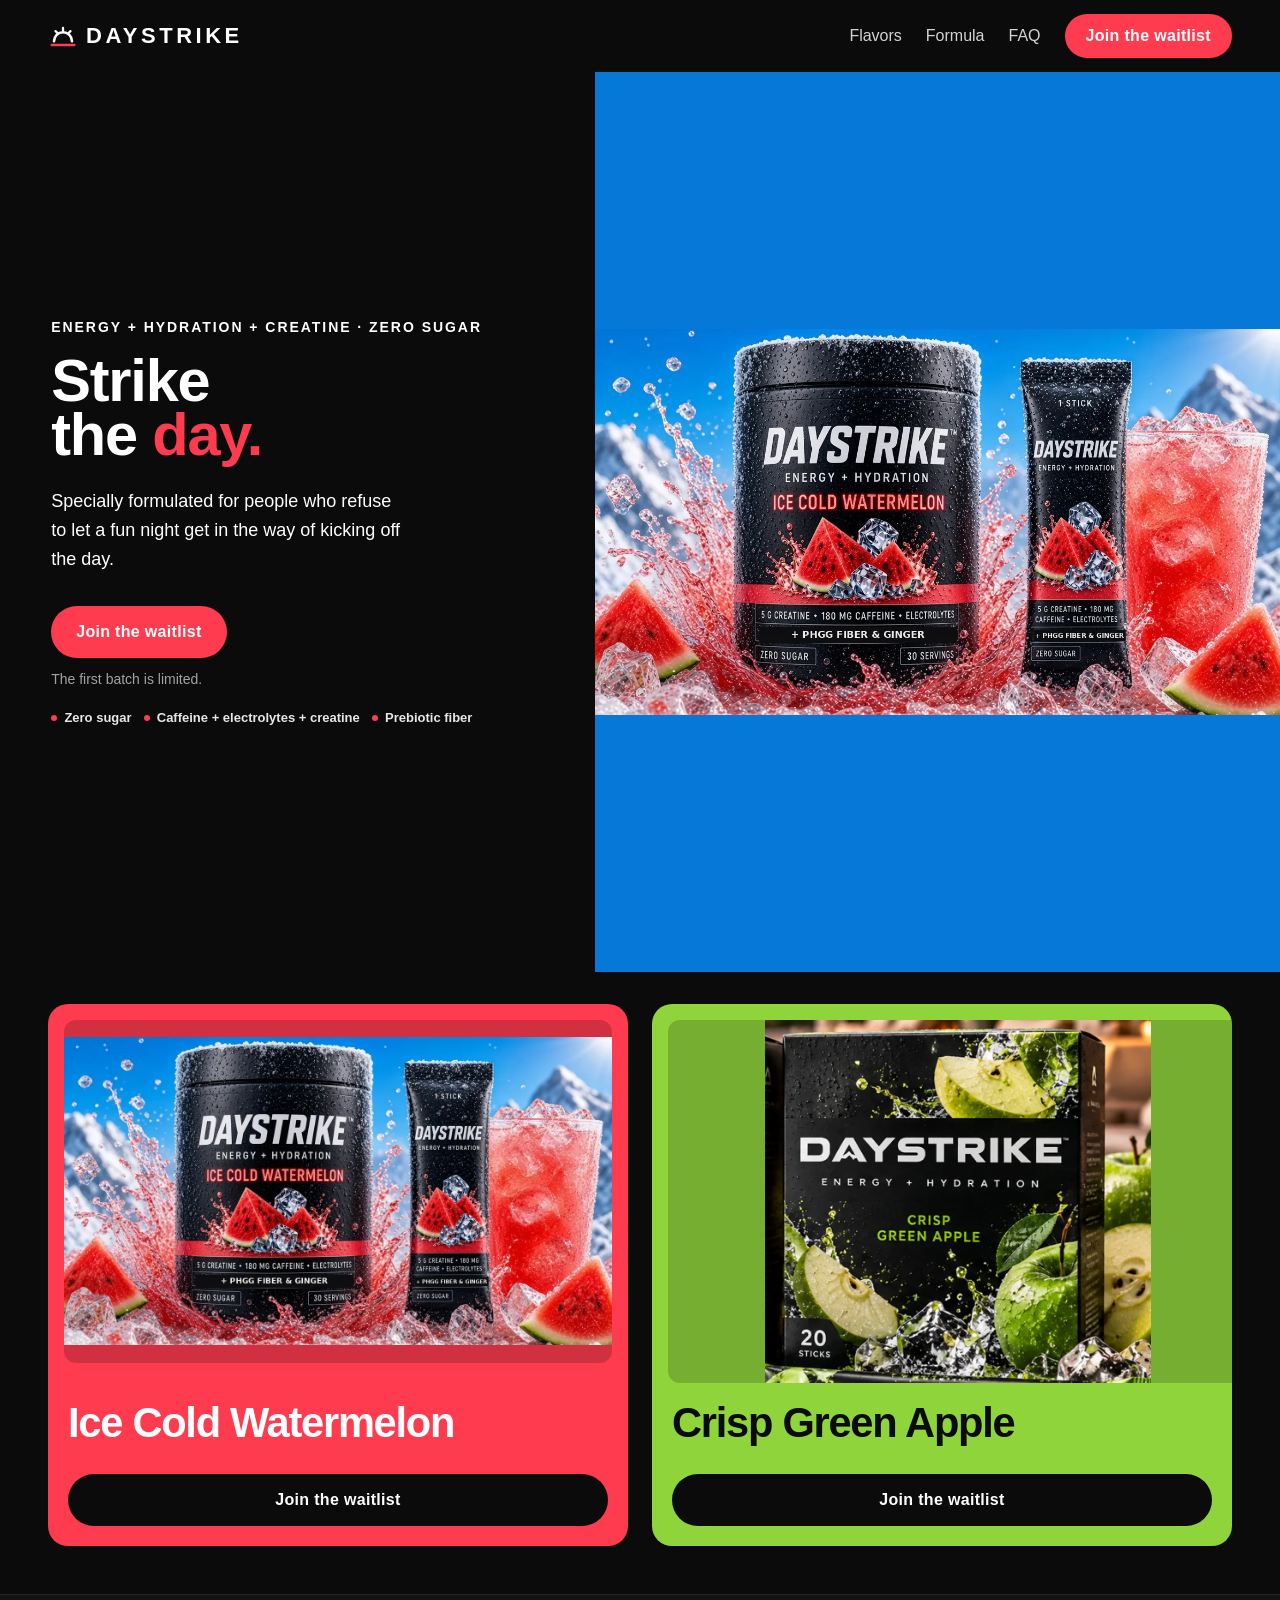
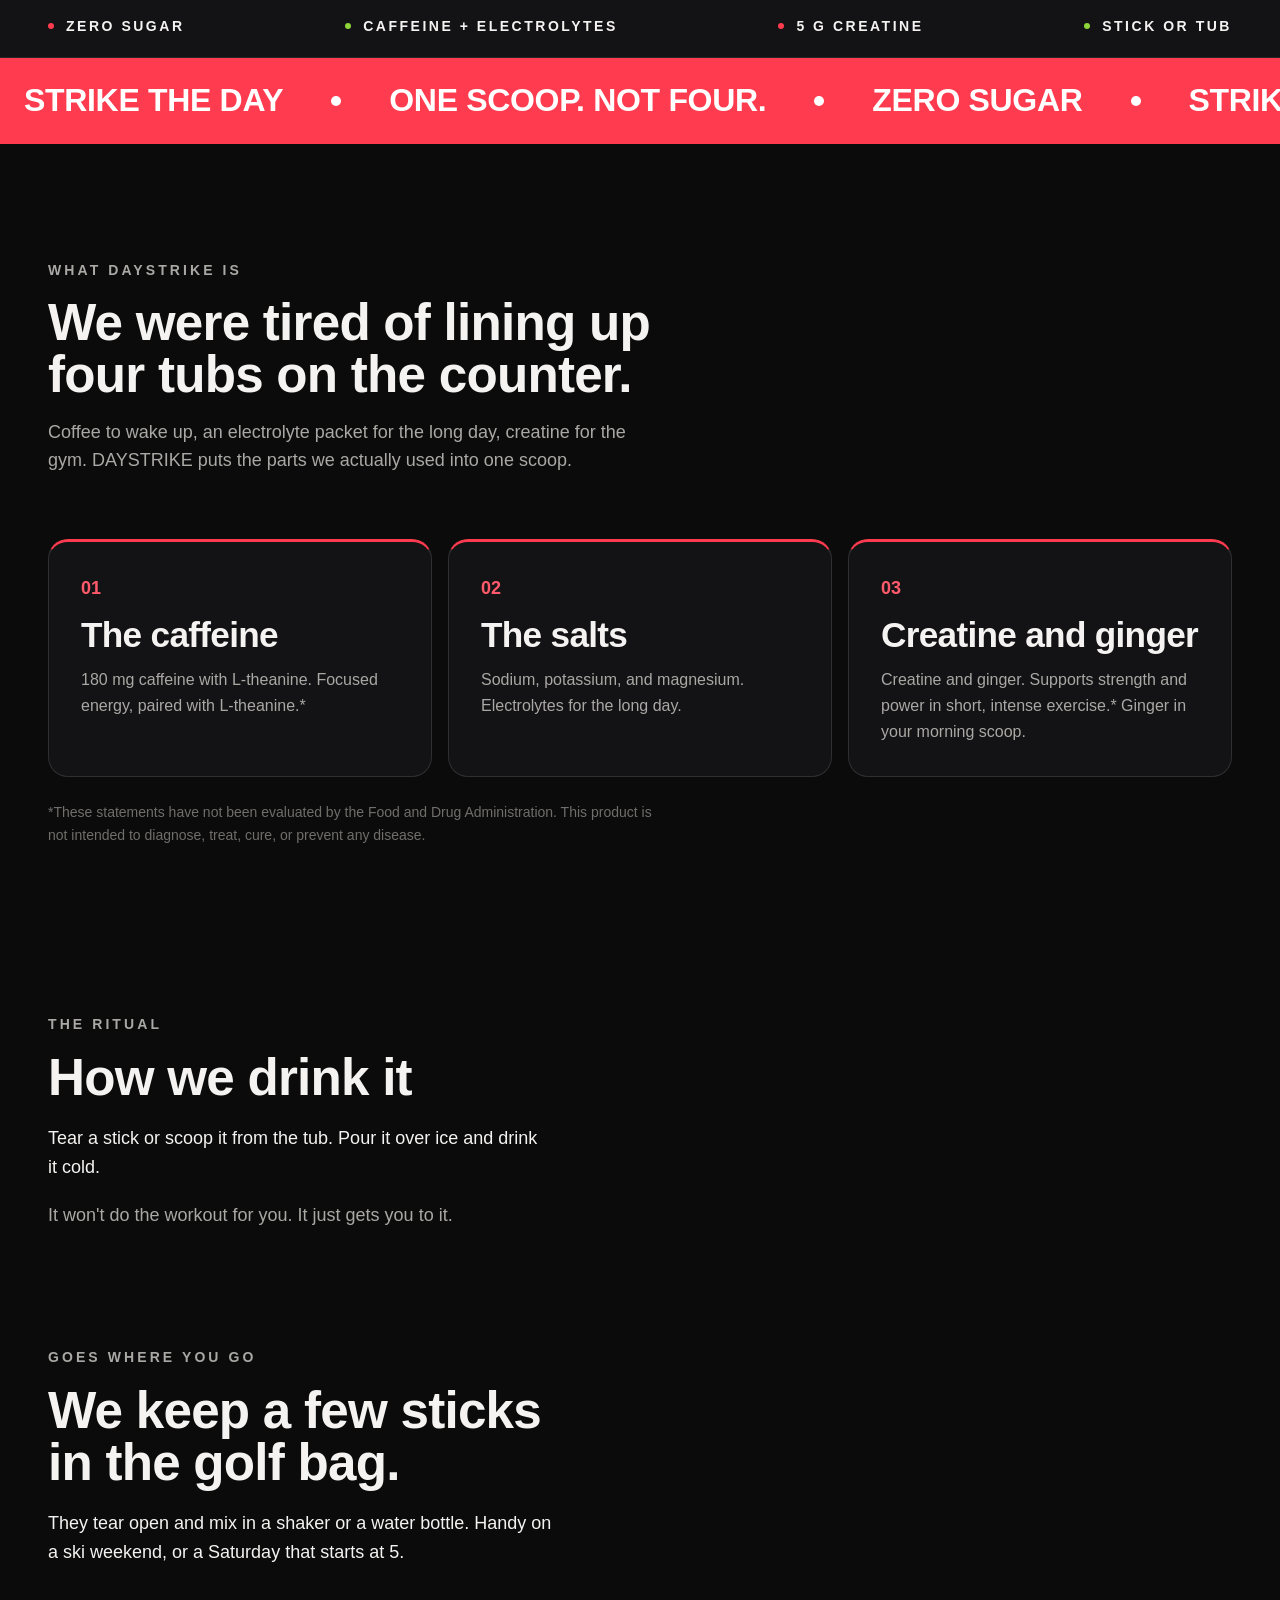
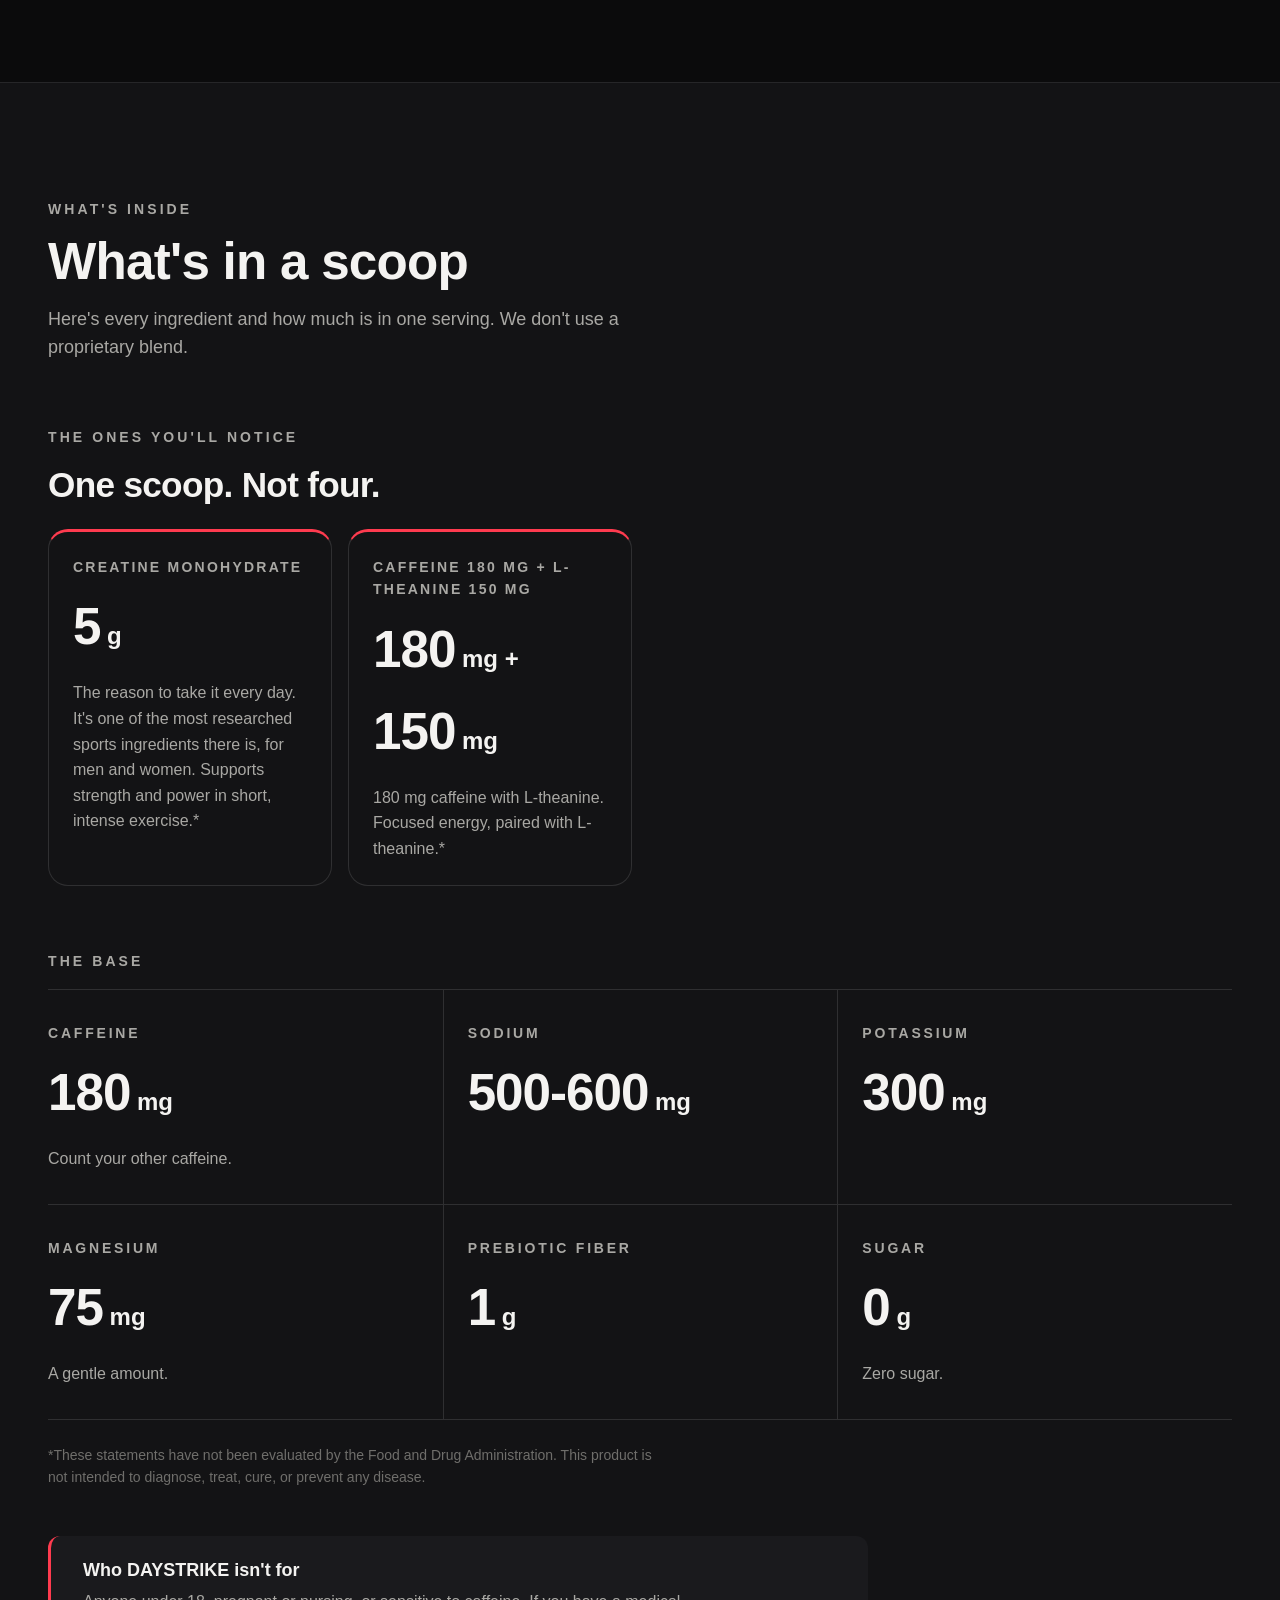
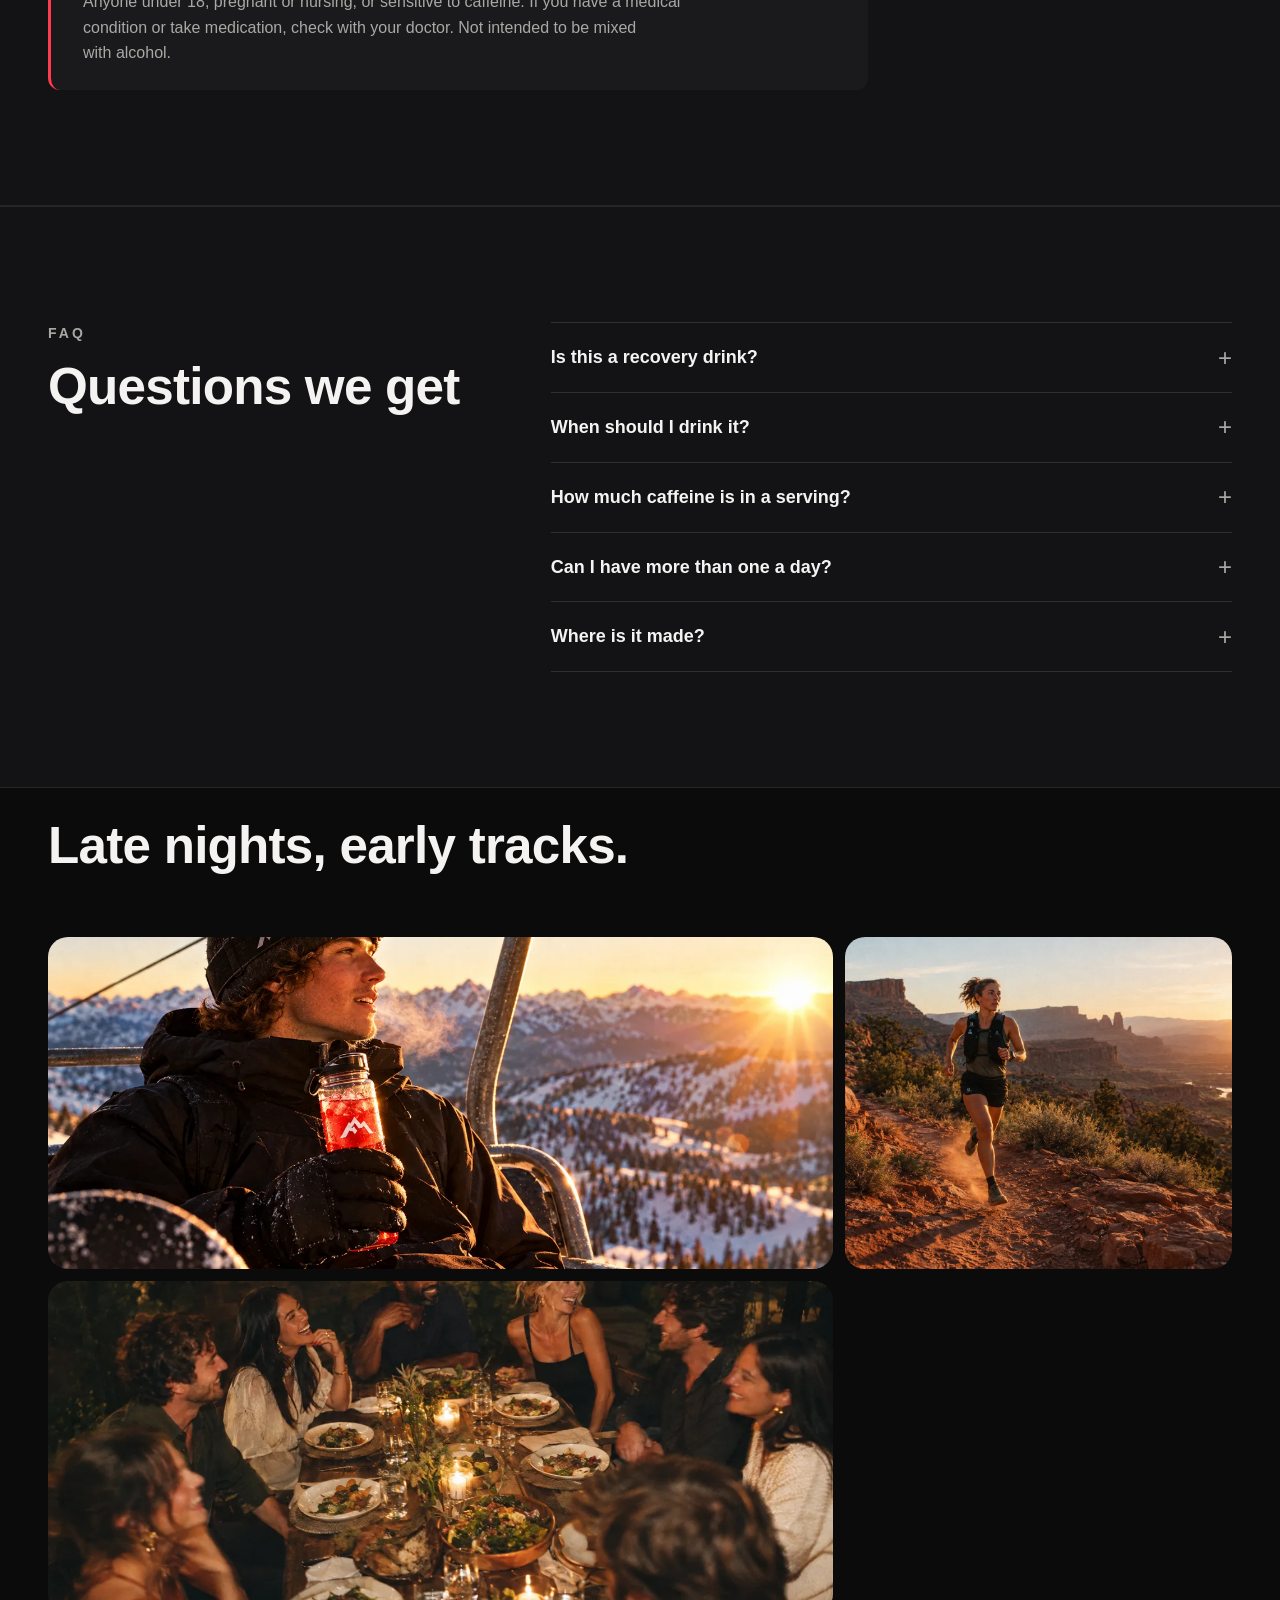
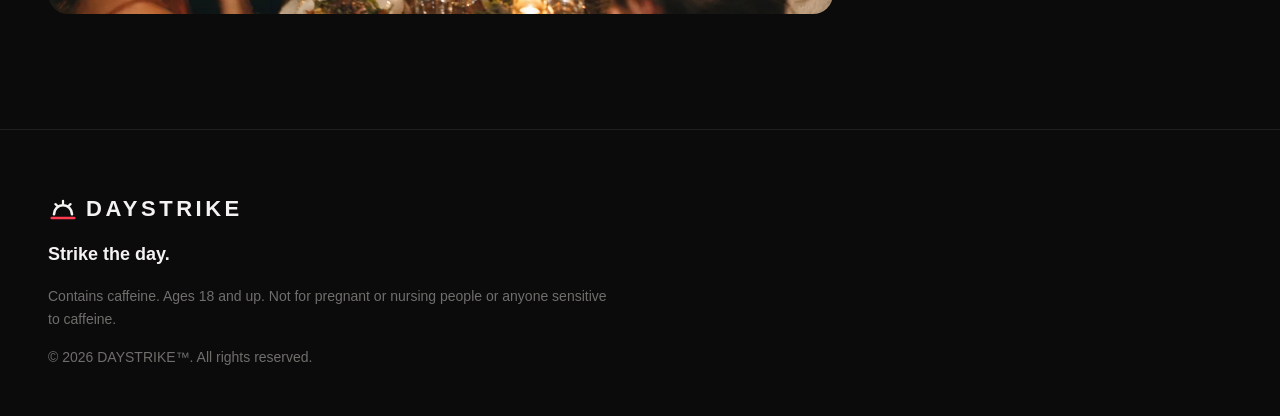
==== commit d584e534: "Restore the split hero, fact row, and flavor cards. Put the site tree back to a6a6cc6, with the wate" ====
--- a/index.html
+++ b/index.html
@@ -3,22 +3,25 @@
 <head>
   <meta charset="utf-8" />
   <meta name="viewport" content="width=device-width, initial-scale=1" />
-  <title>DAYSTRIKE | Strike the day.</title>
-  <meta name="description" content="DAYSTRIKE is an energy and hydration drink mix. Caffeine, electrolytes, creatine, and ginger in one scoop. Zero sugar." />
-  <meta property="og:title" content="DAYSTRIKE | Strike the day." />
-  <meta property="og:description" content="Caffeine, electrolytes, creatine, and ginger in one scoop. Zero sugar. Strike the day." />
-  <meta property="og:image" content="./assets/og.jpg" />
+  <title>DAYSTRIKE™ | Join the waitlist</title>
+  <meta name="description" content="Energy + hydration with creatine. One scoop. Strike the day." />
+  <meta property="og:title" content="DAYSTRIKE™ | Join the waitlist" />
+  <meta property="og:description" content="Energy + hydration with creatine. One scoop. Strike the day." />
+  <meta property="og:image" content="https://drinkdaystrike.com/assets/og-waitlist.jpg" />
+  <meta property="og:url" content="https://drinkdaystrike.com/" />
   <meta property="og:type" content="website" />
+  <meta name="twitter:card" content="summary_large_image" />
+  <meta name="twitter:image" content="https://drinkdaystrike.com/assets/og-waitlist.jpg" />
   <meta name="theme-color" content="#0b0b0c" />
   <link rel="icon" href="data:image/svg+xml,%3Csvg xmlns='http://www.w3.org/2000/svg' viewBox='0 0 32 32'%3E%3Crect width='32' height='32' rx='7' fill='%230b0b0c'/%3E%3Cpath d='M7 21a9 9 0 0 1 18 0' fill='none' stroke='%23fff' stroke-width='3' stroke-linecap='round'/%3E%3Cpath d='M5 25h22' stroke='%23ff3b4f' stroke-width='3' stroke-linecap='round'/%3E%3C/svg%3E" />
   <link rel="preconnect" href="https://api.fontshare.com" crossorigin />
   <link href="https://api.fontshare.com/v2/css?f[]=cabinet-grotesk@500,700,800&f[]=satoshi@400,500,700&display=swap" rel="stylesheet" />
-  <link rel="preload" as="image" href="./assets/world-mileone.webp" />
+  <link rel="preload" as="image" href="./assets/hero-product.webp" type="image/webp" />
   <link rel="stylesheet" href="./base.css" />
-  <link rel="stylesheet" href="./style.css" />
+  <link rel="stylesheet" href="./style.css?v=cards" />
 </head>
 <body>
-  <a class="skip-link sr-only" href="#main">Skip to content</a>
+  <a class="skip-link visually-hidden" href="#main">Skip to content</a>
 
   <header class="header" id="top">
     <div class="container header__inner">
@@ -36,7 +39,7 @@
         <a href="#faq">FAQ</a>
       </nav>
       <div class="header__actions">
-        <a href="WAITLIST_URL" class="btn btn--primary btn--sm">Get first access</a>
+        <a href="WAITLIST_URL" class="btn btn--primary btn--sm">Join the waitlist</a>
       </div>
     </div>
   </header>
@@ -44,16 +47,48 @@
   <main id="main">
     <!-- HERO -->
     <section class="hero" aria-labelledby="hero-title">
+      <div class="hero__content">
+        <p class="eyebrow">Energy + Hydration + Creatine · Zero sugar</p>
+        <h1 id="hero-title" class="hero__title">Strike<br />the <span class="hero__accent">day.</span></h1>
+        <p class="hero__lede">Specially formulated for people who refuse to let a fun night get in the way of kicking off the day.</p>
+        <div class="hero__ctas">
+          <a href="WAITLIST_URL" class="btn btn--primary hero__cta">Join the waitlist</a>
+        </div>
+        <p class="hero__limit">The first batch is limited.</p>
+        <ul class="hero__facts">
+          <li>Zero sugar</li>
+          <li>Caffeine + electrolytes + creatine</li>
+          <li>Prebiotic fiber</li>
+        </ul>
+      </div>
       <picture class="hero__media">
-        <img src="./assets/world-mileone.webp" width="1400" height="933" alt="A woman trail running on red rock at sunrise" fetchpriority="high" />
+        <source srcset="./assets/hero-product.webp" type="image/webp" />
+        <img src="./assets/hero-product.jpg" width="1280" height="720" alt="DAYSTRIKE Ice Cold Watermelon tub, stick, and a glass of the drink" fetchpriority="high" />
       </picture>
-      <div class="hero__shade" aria-hidden="true"></div>
-      <div class="container hero__content">
-        <h1 id="hero-title" class="hero__title">Strike<br />the <span class="hero__accent">day.</span></h1>
-        <p class="hero__lede">Caffeine, electrolytes, creatine, and ginger in one scoop. Zero sugar.</p>
-        <div class="hero__ctas">
-          <a href="WAITLIST_URL" class="btn btn--primary">Get first access</a>
-          <a href="#formula" class="btn btn--ghost">See what's inside</a>
+    </section>
+
+    <!-- FLAVORS -->
+    <section class="flavor-row" id="flavors" aria-labelledby="flavors-title">
+      <div class="container">
+        <h2 id="flavors-title" class="visually-hidden">Flavors</h2>
+        <div class="flavors">
+          <article class="flavor flavor--red">
+            <picture class="flavor__media">
+              <source srcset="./assets/pack-watermelon.webp" type="image/webp" />
+              <img src="./assets/pack-watermelon.jpg" width="1280" height="720" alt="DAYSTRIKE Ice Cold Watermelon tub, stick, and a glass of the drink" />
+            </picture>
+            <div class="flavor__body">
+              <h3 class="flavor__name">Ice Cold Watermelon</h3>
+              <a href="WAITLIST_URL" class="btn flavor__buy">Join the waitlist</a>
+            </div>
+          </article>
+          <article class="flavor flavor--green">
+            <img class="flavor__media" src="./assets/flavor-apple.webp" width="1024" height="1024" alt="Crisp Green Apple" />
+            <div class="flavor__body">
+              <h3 class="flavor__name">Crisp Green Apple</h3>
+              <a href="WAITLIST_URL" class="btn flavor__buy">Join the waitlist</a>
+            </div>
+          </article>
         </div>
       </div>
     </section>
@@ -71,8 +106,8 @@
     <!-- MARQUEE -->
     <div class="marquee" aria-hidden="true">
       <div class="marquee__track">
-        <span>Strike the day</span><span>One scoop. Not four.</span><span>No snooze</span><span>Zero sugar</span>
-        <span>Strike the day</span><span>One scoop. Not four.</span><span>No snooze</span><span>Zero sugar</span>
+        <span>Strike the day</span><span>One scoop. Not four.</span><span>Zero sugar</span>
+        <span>Strike the day</span><span>One scoop. Not four.</span><span>Zero sugar</span>
       </div>
     </div>
 
@@ -85,44 +120,14 @@
           <p class="section__lede">Coffee to wake up, an electrolyte packet for the long day, creatine for the gym. DAYSTRIKE puts the parts we actually used into one scoop.</p>
         </div>
         <div class="pillars">
-          <div class="pillar"><p class="pillar__n">01</p><h3>The caffeine</h3><p>180 mg caffeine with L-theanine. Focused energy, no jittery spike.*</p></div>
+          <div class="pillar"><p class="pillar__n">01</p><h3>The caffeine</h3><p>180 mg caffeine with L-theanine. Focused energy, paired with L-theanine.*</p></div>
           <div class="pillar"><p class="pillar__n">02</p><h3>The salts</h3><p>Sodium, potassium, and magnesium. Electrolytes for the long day.</p></div>
-          <div class="pillar"><p class="pillar__n">03</p><h3>Creatine and ginger</h3><p>Creatine and ginger. Supports strength and power in short, intense exercise.* Ginger in your morning scoop. Supports digestive comfort.*</p></div>
+          <div class="pillar"><p class="pillar__n">03</p><h3>Creatine and ginger</h3><p>Creatine and ginger. Supports strength and power in short, intense exercise.* Ginger in your morning scoop.</p></div>
         </div>
         <p class="fda-note">*These statements have not been evaluated by the Food and Drug Administration. This product is not intended to diagnose, treat, cure, or prevent any disease.</p>
       </div>
     </section>
 
-
-    <!-- FLAVORS -->
-    <section class="section" id="flavors" aria-labelledby="flavors-title">
-      <div class="container">
-        <div class="section__head">
-          <p class="eyebrow">Flavors</p>
-          <h2 id="flavors-title" class="section__title">Two flavors to start.</h2>
-        </div>
-        <div class="flavors">
-          <article class="flavor flavor--red">
-            <div class="flavor__body">
-            <p class="flavor__kicker">Ice Cold</p>
-            <h3 class="flavor__name">Watermelon</h3>
-            <p>Juicy and clean, with a crisp finish. Pour it over ice in 12 to 16 oz of water.</p>
-            <p class="flavor__formats">Comes in a 30-serving tub or single-serve sticks.</p>
-            <a href="#flavors" class="btn btn--primary btn--sm flavor__buy" data-shop>Get first access</a>
-            </div>
-          </article>
-          <article class="flavor flavor--green">
-            <div class="flavor__body">
-            <p class="flavor__kicker">Crisp</p>
-            <h3 class="flavor__name">Green Apple</h3>
-            <p>Tart and bright. More apple than candy.</p>
-            <p class="flavor__formats">Comes in a 30-serving tub or single-serve sticks.</p>
-            <a href="#flavors" class="btn btn--primary btn--sm flavor__buy" data-shop>Get first access</a>
-            </div>
-          </article>
-        </div>
-      </div>
-    </section>
 
     <!-- DAY -->
     <section class="section section--tight" aria-labelledby="day-title">
@@ -158,24 +163,22 @@
           </div>
           <dl class="four__grid">
             <div class="four__item"><dt>Creatine monohydrate</dt><dd class="four__dose"><span class="spec__num">5</span> g</dd><dd class="four__copy">The reason to take it every day. It's one of the most researched sports ingredients there is, for men and women. Supports strength and power in short, intense exercise.*</dd></div>
-            <div class="four__item"><dt>Caffeine 180 mg + L-theanine 150 mg</dt><dd class="four__dose"><span class="spec__num">180</span> mg + <span class="spec__num">150</span> mg</dd><dd class="four__copy">180 mg caffeine with L-theanine. Focused energy, no jittery spike.*</dd></div>
-            <div class="four__item"><dt>Ginger</dt><dd class="four__dose"><span class="spec__num">TBD</span> mg</dd><dd class="four__copy">Ginger in your morning scoop. Supports digestive comfort.*</dd></div>
+            <div class="four__item"><dt>Caffeine 180 mg + L-theanine 150 mg</dt><dd class="four__dose"><span class="spec__num">180</span> mg + <span class="spec__num">150</span> mg</dd><dd class="four__copy">180 mg caffeine with L-theanine. Focused energy, paired with L-theanine.*</dd></div>
           </dl>
         </div>
         <p class="eyebrow specs__label">The base</p>
         <dl class="specs">
           <div class="spec"><dt>Caffeine</dt><dd><span class="spec__num">180</span> mg</dd><p>Count your other caffeine.</p></div>
-                    <div class="spec"><dt>Sodium</dt><dd><span class="spec__num">TBD</span> mg</dd><p>From sodium citrate and salt. [500 to 600 mg range; final number not locked]</p></div>
-          <div class="spec"><dt>Potassium</dt><dd><span class="spec__num">300</span> mg</dd><p>From potassium citrate.</p></div>
+                    <div class="spec"><dt>Sodium</dt><dd><span class="spec__num">500-600</span> mg</dd></div>
+          <div class="spec"><dt>Potassium</dt><dd><span class="spec__num">300</span> mg</dd></div>
           <div class="spec"><dt>Magnesium</dt><dd><span class="spec__num">75</span> mg</dd><p>A gentle amount.</p></div>
-          <div class="spec"><dt>PHGG</dt><dd><span class="spec__num">1</span> g</dd></div>
+          <div class="spec"><dt>Prebiotic fiber</dt><dd><span class="spec__num">1</span> g</dd></div>
           <div class="spec"><dt>Sugar</dt><dd><span class="spec__num">0</span> g</dd><p>Zero sugar.</p></div>
         </dl>
-        <p class="fda-note zs-placeholder">[PLACEHOLDER: zero-sugar disclosure, e.g. "Not a low calorie food. See nutrition information for calorie content." Final wording pending label and counsel.]</p>
         <p class="fda-note">*These statements have not been evaluated by the Food and Drug Administration. This product is not intended to diagnose, treat, cure, or prevent any disease.</p>
         <div class="notfor">
           <h3>Who DAYSTRIKE isn't for</h3>
-          <p>Anyone under 18, pregnant or nursing, or sensitive to caffeine. If you have a medical condition or take medication, check with your doctor first. Not intended to be mixed with alcohol.</p>
+          <p>Anyone under 18, pregnant or nursing, or sensitive to caffeine. If you have a medical condition or take medication, check with your doctor. Not intended to be mixed with alcohol.</p>
         </div>
       </div>
     </section>
@@ -198,7 +201,7 @@
           </details>
           <details>
             <summary>How much caffeine is in a serving?</summary>
-            <p>180 mg. It will be printed clearly on every stick and tub.</p>
+            <p>180 mg, about two cups of coffee.</p>
           </details>
           <details>
             <summary>Can I have more than one a day?</summary>
@@ -206,7 +209,7 @@
           </details>
           <details>
             <summary>Where is it made?</summary>
-            <p>We'll name our manufacturing partner and its certifications here before launch.</p>
+            <p>Made in the U.S. We're finalizing our manufacturing partner now.</p>
           </details>
         </div>
       </div>
@@ -219,7 +222,7 @@
           <h2 id="world-title" class="section__title">Late nights, early tracks.</h2>
         </div>
         <div class="world__grid">
-          <figure class="world__item w4"><img src="./assets/world-firstchair.webp" width="1400" height="788" loading="lazy" style="object-position:30% 50%" alt="A snowboarder on a chairlift at sunrise holding a bottle of red DAYSTRIKE drink" /></figure>
+          <figure class="world__item w4"><img src="./assets/world-chairlift.webp" width="1400" height="788" loading="lazy" style="object-position:30% 50%" alt="A snowboarder on a chairlift at sunrise holding a bottle of red DAYSTRIKE drink" /></figure>
           <figure class="world__item w2"><img src="./assets/world-mileone.webp" width="1400" height="933" loading="lazy" style="object-position:38% 20%" alt="A woman trail running on red rock at sunrise" /></figure>
           <figure class="world__item w4"><img src="./assets/world-longtable.webp" width="1400" height="933" loading="lazy" style="object-position:50% 50%" alt="Friends laughing around a long candlelit dinner table under string lights" /></figure>
         </div>
@@ -239,7 +242,7 @@
         <span class="brand__word">DAYSTRIKE</span>
       </div>
       <p class="footer__tag">Strike the day.</p>
-      <p class="footer__fine">Contains caffeine. 18+ only. Not for pregnant or nursing people or anyone sensitive to caffeine.</p>
+      <p class="footer__fine">Contains caffeine. Ages 18 and up. Not for pregnant or nursing people or anyone sensitive to caffeine.</p>
       <p class="footer__fine">© 2026 DAYSTRIKE™. All rights reserved.</p>
     </div>
   </footer>
--- a/base.css
+++ b/base.css
@@ -114,7 +114,7 @@
     box-shadow var(--transition-interactive);
 }
 
-.sr-only {
+.visually-hidden {
   position: absolute;
   width: 1px;
   height: 1px;
--- a/style.css
+++ b/style.css
@@ -53,8 +53,8 @@
 :focus-visible { outline: 2px solid var(--color-green); outline-offset: 3px; border-radius: 4px; }
 
 /* Header */
-.header { position: fixed; inset: 0 0 auto 0; z-index: 50; transition: background-color .3s var(--ease), box-shadow .3s var(--ease); }
-.header--scrolled { background: color-mix(in oklab, var(--color-bg) 86%, transparent); backdrop-filter: blur(14px); -webkit-backdrop-filter: blur(14px); box-shadow: 0 1px 0 var(--color-divider); }
+.header { position: sticky; top: 0; z-index: 50; background: #0b0b0c; transition: box-shadow .3s var(--ease); }
+.header--scrolled { background: #0b0b0c; box-shadow: 0 1px 0 var(--color-divider); }
 .header__inner { display: flex; align-items: center; gap: var(--space-6); height: 72px; }
 .brand { display: inline-flex; align-items: center; gap: var(--space-2); color: #fff; text-decoration: none; }
 .header--scrolled .brand { color: var(--color-text); }
@@ -83,24 +83,38 @@
 
 .eyebrow { font-size: var(--text-xs); font-weight: 700; letter-spacing: 0.22em; text-transform: uppercase; color: var(--color-text-muted); margin-bottom: var(--space-4); }
 
-/* Hero */
-.hero { position: relative; min-height: min(100dvh, 960px); display: flex; align-items: center; color: #fff; overflow: hidden; background: #0b0b0c; isolation: isolate; }
-.hero__media, .hero__media img { position: absolute; inset: 0; width: 100%; height: 100%; }
-.hero__media img { object-fit: cover; object-position: 62% 50%; z-index: -2; }
-@media (min-width: 1101px) {
-  .hero__media { left: auto; right: 0; width: 64%; }
-  .hero__media img { object-position: 86% 50%; }
-}
-.hero__shade { position: absolute; inset: 0; z-index: -1; background:
-  linear-gradient(90deg, rgb(11 11 12) 0%, rgb(11 11 12) 36%, rgb(11 11 12 / 0.7) 42%, rgb(11 11 12 / 0) 52%),
-  linear-gradient(0deg, rgb(11 11 12 / 0.7) 0%, rgb(11 11 12 / 0) 25%),
-  linear-gradient(180deg, rgb(11 11 12 / 0.6) 0%, rgb(11 11 12 / 0) 16%); }
-.hero__content { padding-block: var(--space-32) var(--space-20); }
-.hero .eyebrow { color: rgb(255 255 255 / 0.75); }
-.hero__title { font-family: var(--font-display); font-weight: 800; font-size: var(--text-hero); line-height: 0.92; letter-spacing: -0.02em; max-width: 9ch; text-wrap: balance; }
-.hero__lede { margin-top: var(--space-6); max-width: 40ch; font-size: var(--text-base); color: rgb(255 255 255 / 0.84); }
-.hero__ctas { display: flex; flex-wrap: wrap; gap: var(--space-3); margin-top: var(--space-8); }
+/* Hero: words on black, full product shot beside them (below on phones). */
+.hero { display: flex; flex-direction: column; background: #0b0b0c; color: #fff; }
+.hero__content { background: #0b0b0c; padding: var(--space-5) var(--space-5) var(--space-4); }
+.hero__media { display: block; width: 100%; margin: 0; background: #0678d8; }
+.hero__media img { display: block; width: 100%; height: auto; object-fit: contain; object-position: center; }
+.hero .eyebrow { color: #fff; margin-bottom: var(--space-2); letter-spacing: 0.14em; line-height: 1.45; }
+.hero__title { font-family: var(--font-display); font-weight: 800; font-size: 44px; line-height: 0.92; letter-spacing: -0.02em; max-width: 9ch; text-wrap: balance; color: #fff; }
+.hero__lede { margin-top: var(--space-3); max-width: 36ch; font-size: 0.9375rem; color: #fff; }
+.hero__ctas { margin-top: var(--space-4); }
+.hero__cta { width: 100%; min-height: 52px; background: var(--color-red); color: #fff; }
+.hero__cta:hover { background: var(--color-primary-hover); }
+.hero__limit { margin-top: var(--space-3); font-size: var(--text-xs); line-height: 1.4; color: rgb(255 255 255 / 0.62); }
+.hero__facts { display: flex; flex-wrap: wrap; align-items: center; gap: 0.35rem 0; list-style: none; margin-top: var(--space-4); padding: 0; font-size: 0.8125rem; font-weight: 600; line-height: 1.35; color: rgb(255 255 255 / 0.9); }
+.hero__facts li { display: inline-flex; align-items: center; }
+.hero__facts li::before { content: ""; width: 6px; height: 6px; margin-right: 0.45rem; border-radius: 50%; background: var(--color-red); flex: none; }
+.hero__facts li + li::before { margin-left: 0.75rem; }
 .hero .btn--ghost { color: #fff; border-color: rgb(255 255 255 / 0.5); }
+@media (min-width: 768px) {
+  .hero { display: grid; grid-template-columns: minmax(0, 1fr) minmax(0, 1.15fr); align-items: stretch; min-height: min(100dvh, 900px); }
+  .hero__content { display: flex; flex-direction: column; justify-content: center; padding: clamp(var(--space-8), 4vw, var(--space-16)); }
+  .hero__media { position: relative; height: 100%; min-height: 100%; }
+  .hero__media img { position: absolute; inset: 0; width: 100%; height: 100%; object-fit: contain; }
+  .hero .eyebrow { margin-bottom: var(--space-4); }
+  .hero__title { font-size: clamp(3rem, 1rem + 3.4vw, 5.5rem); }
+  .hero__lede { margin-top: var(--space-6); font-size: var(--text-base); }
+  .hero__ctas { margin-top: var(--space-8); }
+  .hero__cta { width: auto; }
+  .hero__facts { margin-top: var(--space-5); }
+}
+@media (min-width: 1200px) {
+  .hero__facts { flex-wrap: nowrap; }
+}
 .hero__note { margin-top: var(--space-5); font-size: var(--text-xs); color: rgb(255 255 255 / 0.7); }
 .hero__note span { font-variant-numeric: tabular-nums; color: #fff; font-weight: 700; }
 
@@ -184,18 +198,33 @@
 .timeline__key p { font-weight: 700; }
 @media (max-width: 600px) { .timeline li { grid-template-columns: 1fr; gap: var(--space-1); } }
 
-/* Flavors */
-.flavors { display: grid; grid-template-columns: repeat(2, 1fr); gap: var(--space-6); }
-.flavor { position: relative; border-radius: var(--radius-lg); background: #0e0e10; color: #fff; overflow: hidden; display: flex; flex-direction: column; border: 1px solid oklch(1 0 0 / 0.08); }
-.flavor__img { width: 100%; aspect-ratio: 16 / 10; object-fit: cover; object-position: 50% 40%; }
-.flavor__body { padding: clamp(var(--space-6), 3vw, var(--space-10)); border-top: 3px solid var(--flavor); }
-.flavor--red { --flavor: #ff3b4f; }
-.flavor--green { --flavor: #8fd43a; }
-.flavor p { color: rgb(255 255 255 / 0.78); max-width: 38ch; position: relative; }
-.flavor__kicker { font-size: var(--text-xs); font-weight: 700; letter-spacing: 0.22em; text-transform: uppercase; }
-.flavor--red .flavor__kicker { color: #ff7684 !important; }
-.flavor--green .flavor__kicker { color: #b8ec74 !important; }
-.flavor__name { font-family: var(--font-display); font-weight: 800; font-size: var(--text-2xl); line-height: 1; margin: var(--space-2) 0 var(--space-4); position: relative; }
+/* Packaging preview — full width on small screens */
+.pack-preview { padding-block: var(--space-6) var(--space-2); }
+.pack { margin: 0; }
+.pack img { width: 100%; height: auto; border-radius: var(--radius-md); }
+.pack__caption { margin-top: var(--space-2); font-size: var(--text-xs); font-weight: 700; letter-spacing: 0.14em; text-transform: uppercase; color: var(--color-text-muted); }
+@media (min-width: 720px) {
+  .pack-preview { padding-block: var(--space-10) var(--space-4); }
+  .pack-preview .pack { max-width: 960px; }
+}
+
+/* Flavor cards, directly under the hero */
+.flavor-row { padding-block: var(--space-5) var(--space-8); background: #0b0b0c; }
+.flavors { display: grid; grid-template-columns: 1fr; gap: var(--space-4); }
+.flavor { border-radius: var(--radius-lg); overflow: hidden; display: flex; flex-direction: column; min-height: 100%; }
+.flavor--red { background: #ff3b4f; color: #fff; }
+.flavor--green { background: #8fd43a; color: #0b0b0c; }
+.flavor__media { display: block; width: calc(100% - 2 * var(--space-4)); margin: var(--space-4) var(--space-4) 0; border-radius: var(--radius-md); background: rgb(0 0 0 / 0.18); aspect-ratio: 16 / 10; overflow: hidden; }
+.flavor__media img,
+img.flavor__media { width: 100%; height: 100%; object-fit: contain; object-position: center; }
+.flavor__body { display: flex; flex-direction: column; gap: var(--space-4); padding: var(--space-5) var(--space-5) var(--space-5); margin-top: auto; }
+.flavor__name { font-family: var(--font-display); font-weight: 800; font-size: clamp(1.75rem, 1rem + 2vw, 2.75rem); line-height: 0.95; letter-spacing: -0.03em; }
+.flavor__buy { width: 100%; min-height: 52px; background: #0b0b0c; color: #fff; }
+.flavor__buy:hover { background: #1c1c1f; }
+@media (min-width: 768px) {
+  .flavor-row { padding-block: var(--space-8) var(--space-12); }
+  .flavors { grid-template-columns: 1fr 1fr; gap: var(--space-6); }
+}
 
 /* Split */
 .split { display: grid; grid-template-columns: 1.15fr 1fr; gap: clamp(var(--space-8), 6vw, var(--space-20)); align-items: center; }
@@ -299,14 +328,6 @@
 @media (prefers-reduced-motion: reduce) { .reveal { opacity: 1; transform: none; transition: none; } html { scroll-behavior: auto; } }
 
 /* Responsive */
-@media (max-width: 1100px) {
-  .hero { display: block; min-height: 0; }
-  .hero__media { position: relative; display: block; height: auto; aspect-ratio: 4 / 3.2; max-height: 72vh; width: 100%; }
-  .hero__media img { object-position: 72% 50%; z-index: 0; }
-  .hero__shade { top: 0; bottom: auto; height: min(calc(100vw * 0.8), 72vh); z-index: 1; background: linear-gradient(180deg, rgb(11 11 12 / 0.65) 0%, rgb(11 11 12 / 0) 28%, rgb(11 11 12 / 0) 70%, rgb(11 11 12) 100%); }
-  .hero__content { position: relative; z-index: 2; padding-block: var(--space-4) var(--space-16); margin-top: calc(-1 * var(--space-8)); }
-  .hero__title { max-width: none; }
-}
 @media (max-width: 960px) {
   .split, .split--reverse, .join__inner, .faq { grid-template-columns: 1fr; }
   .split--reverse .split__media { order: 0; }
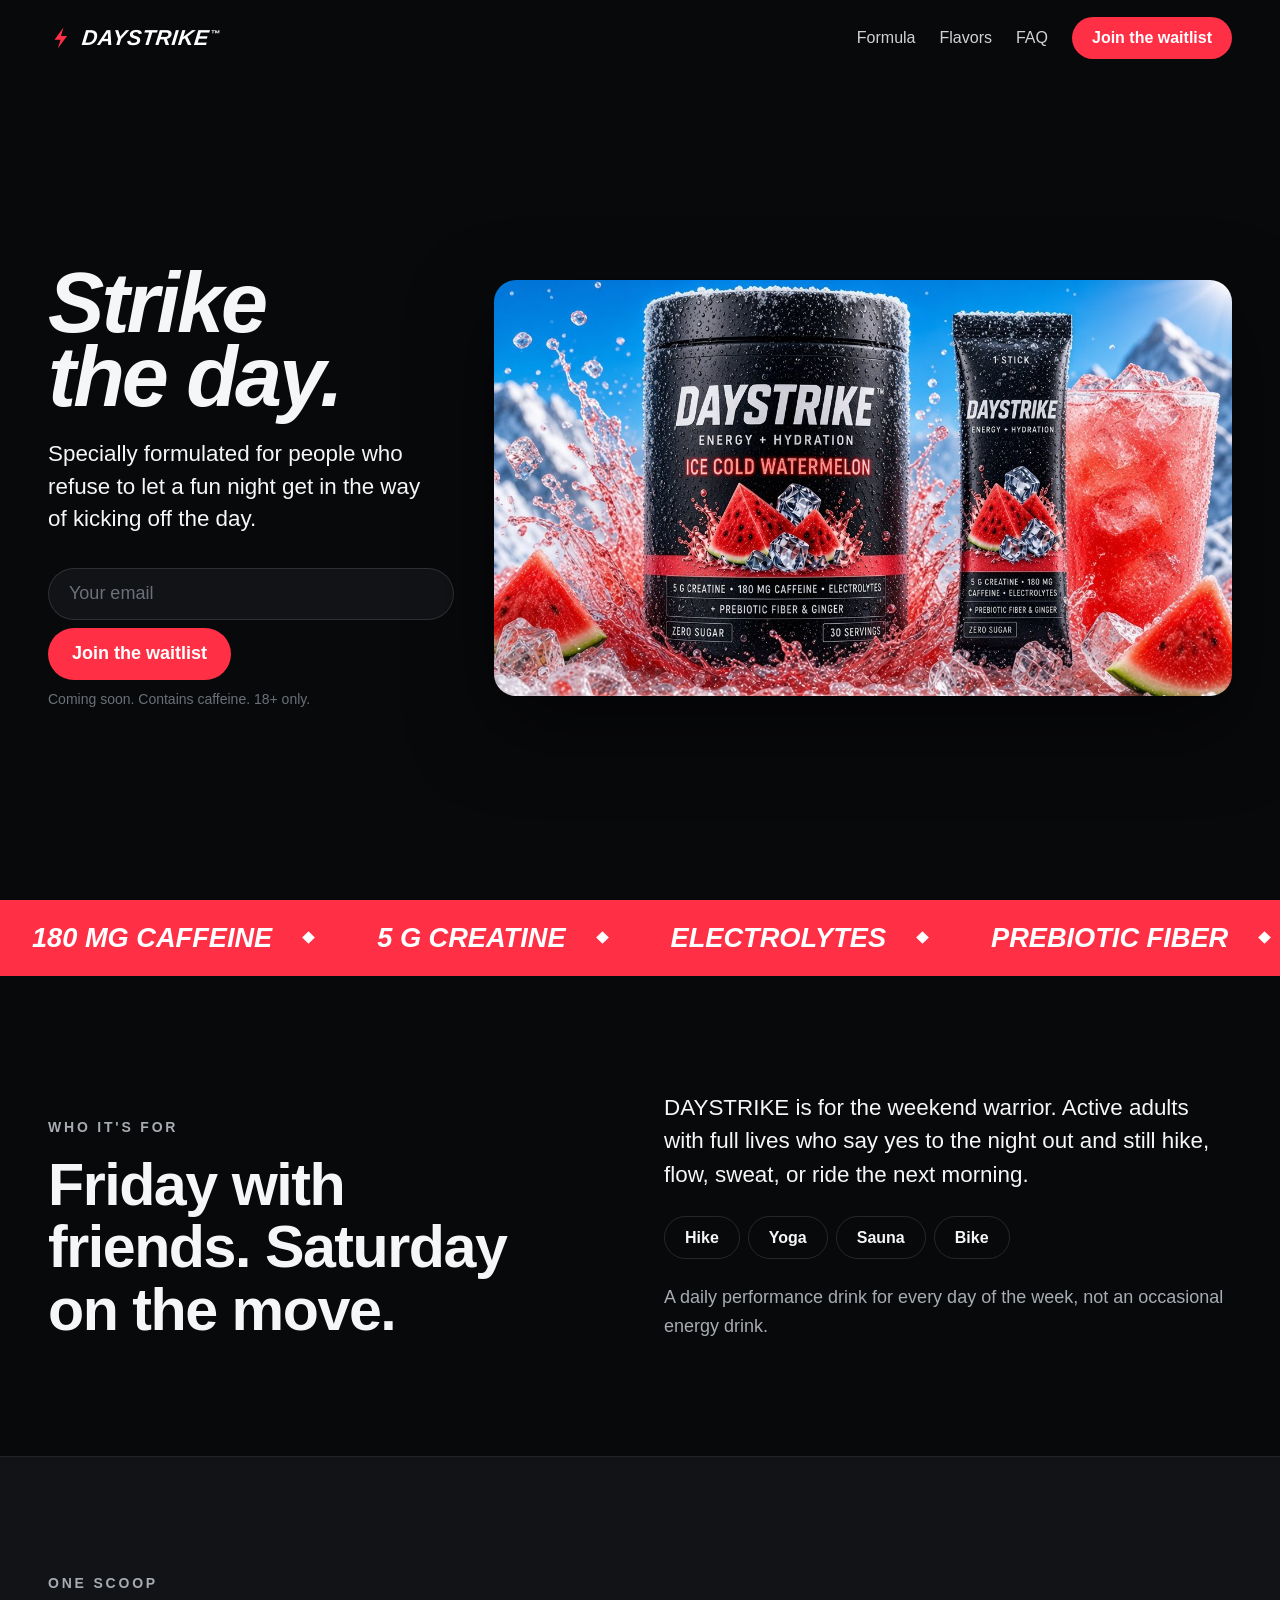
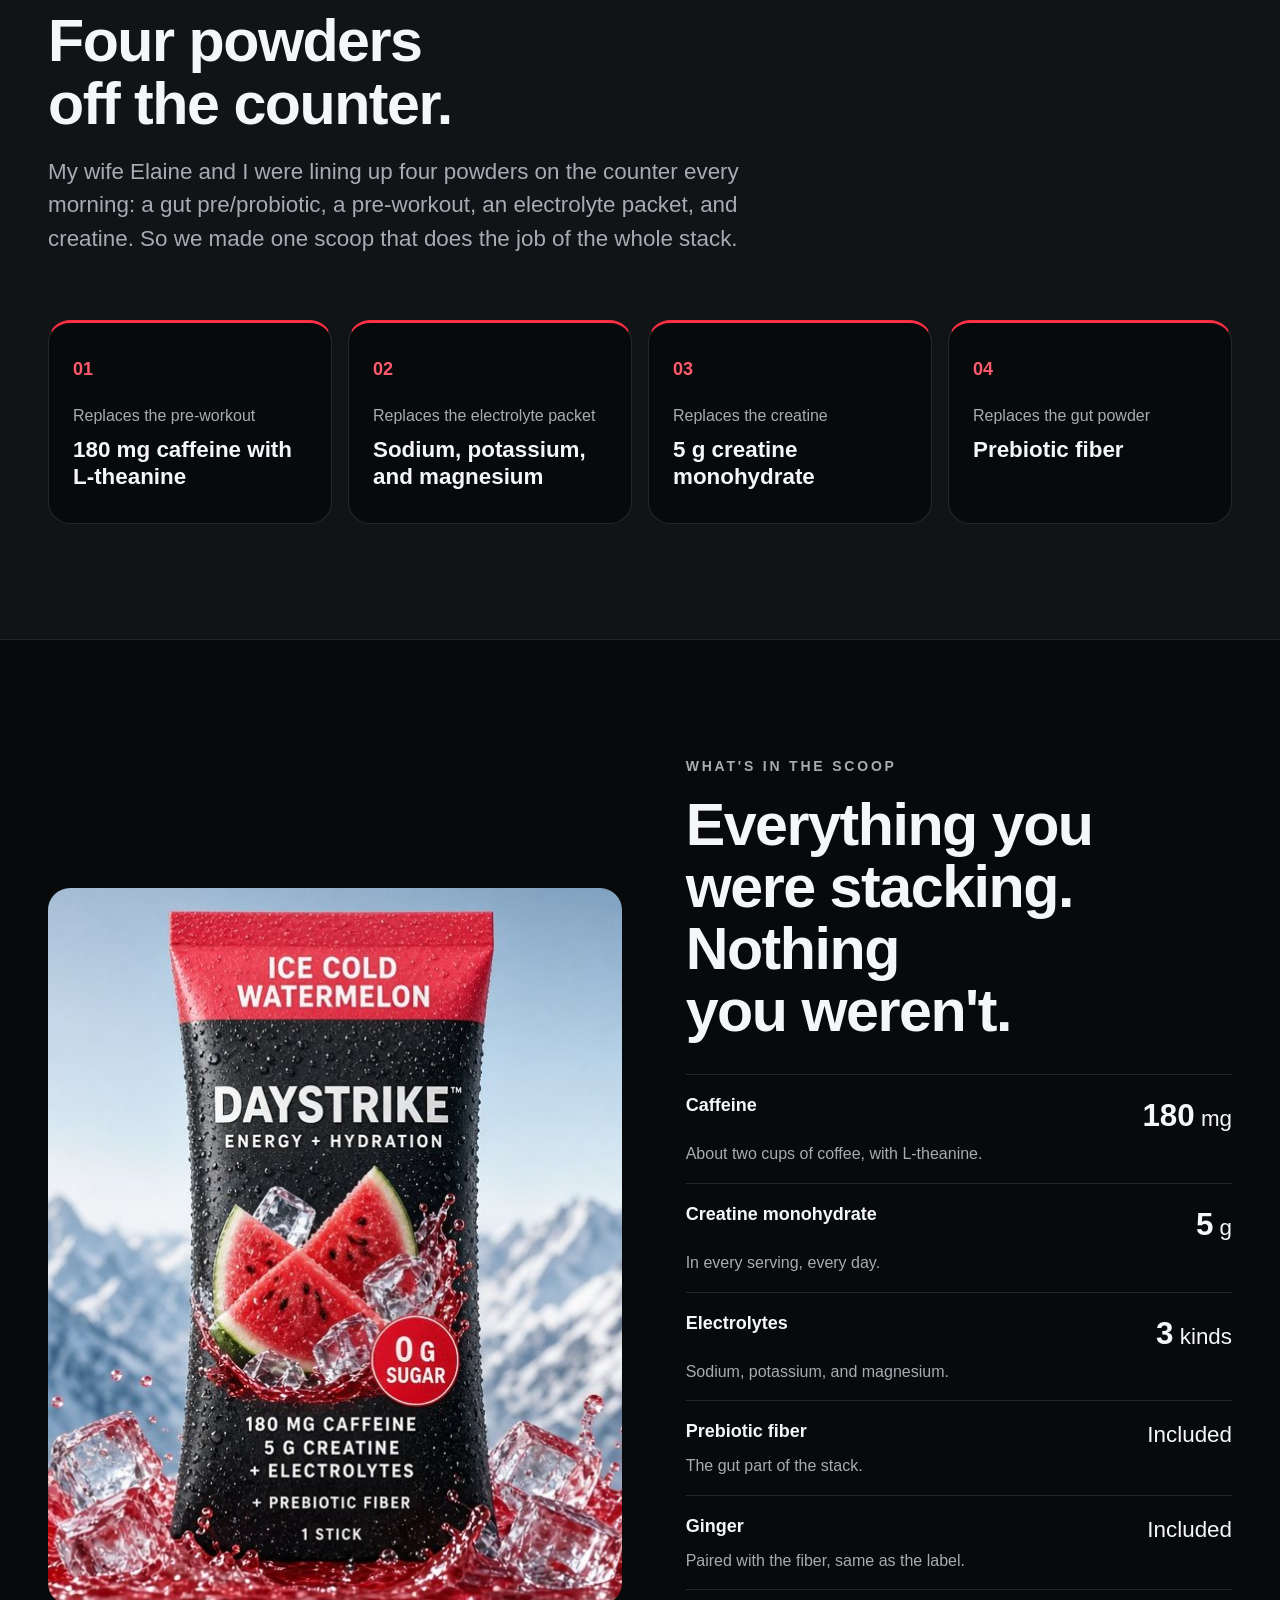
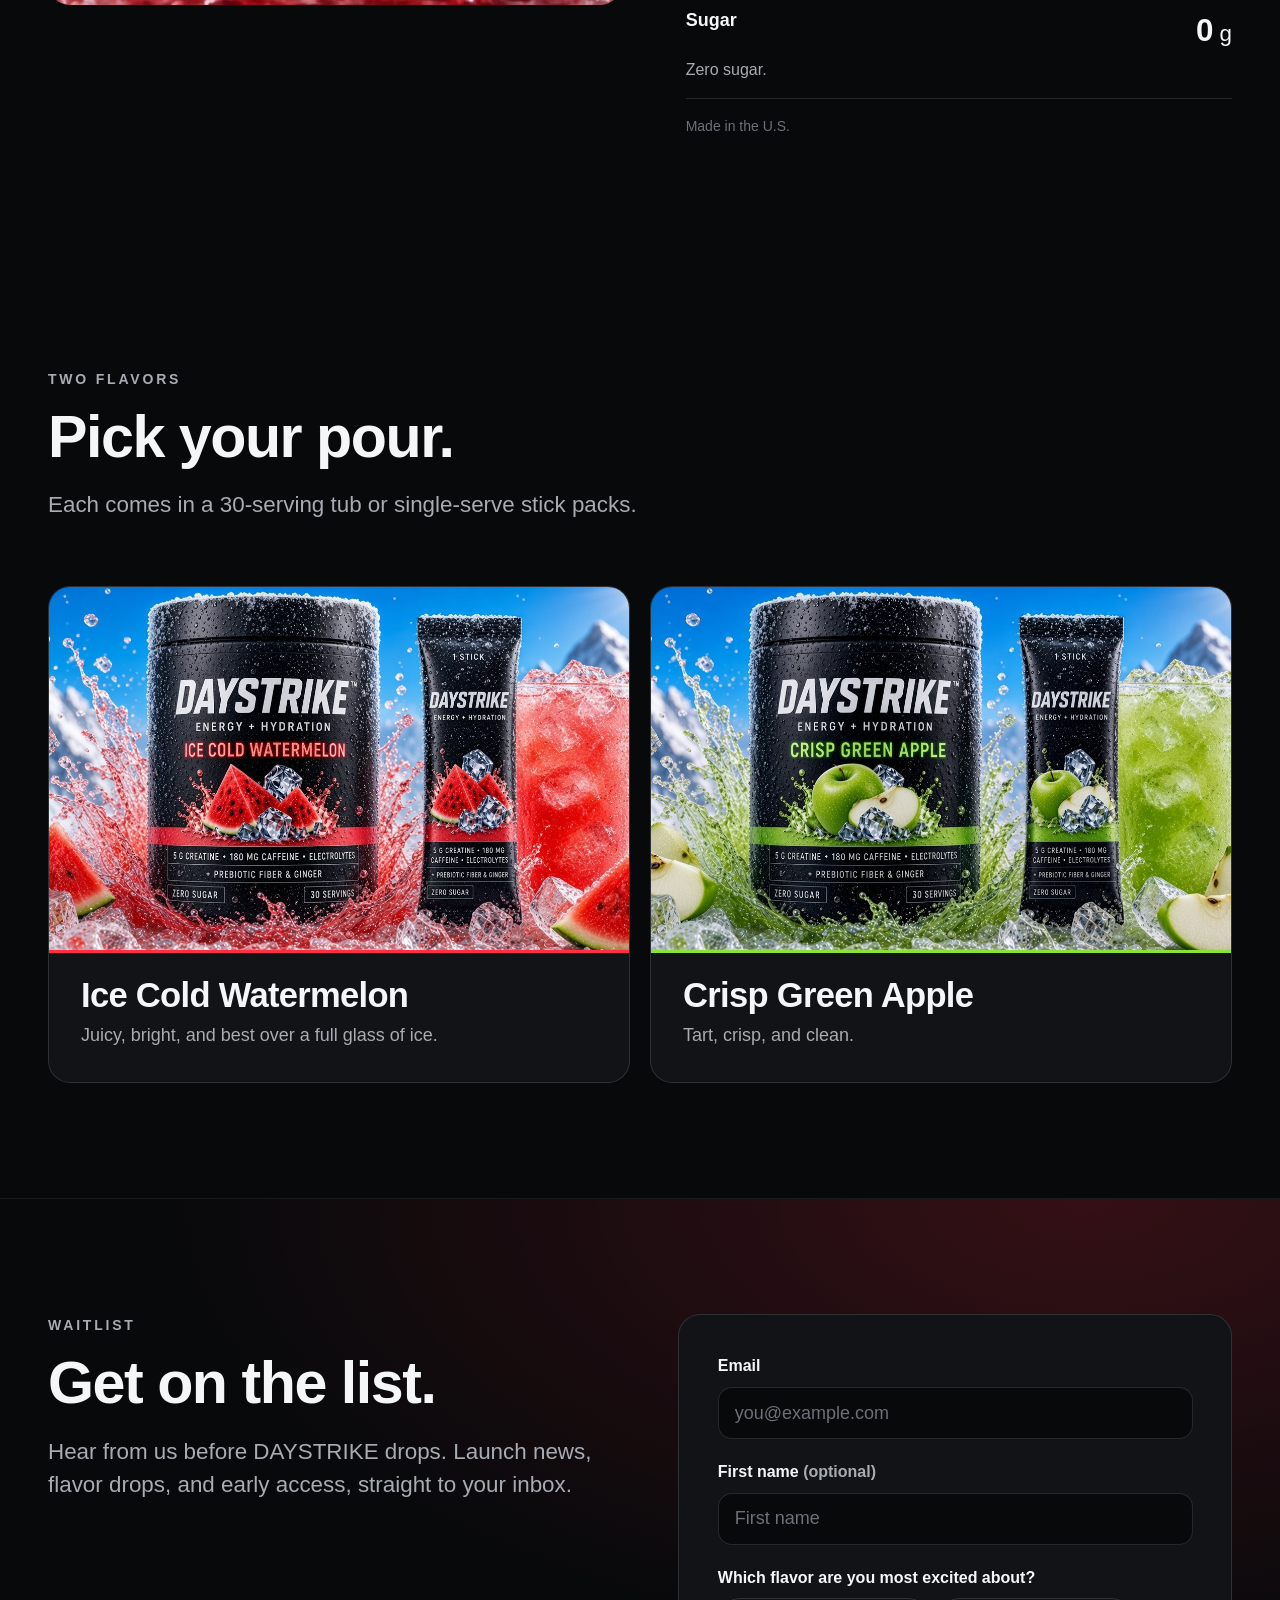
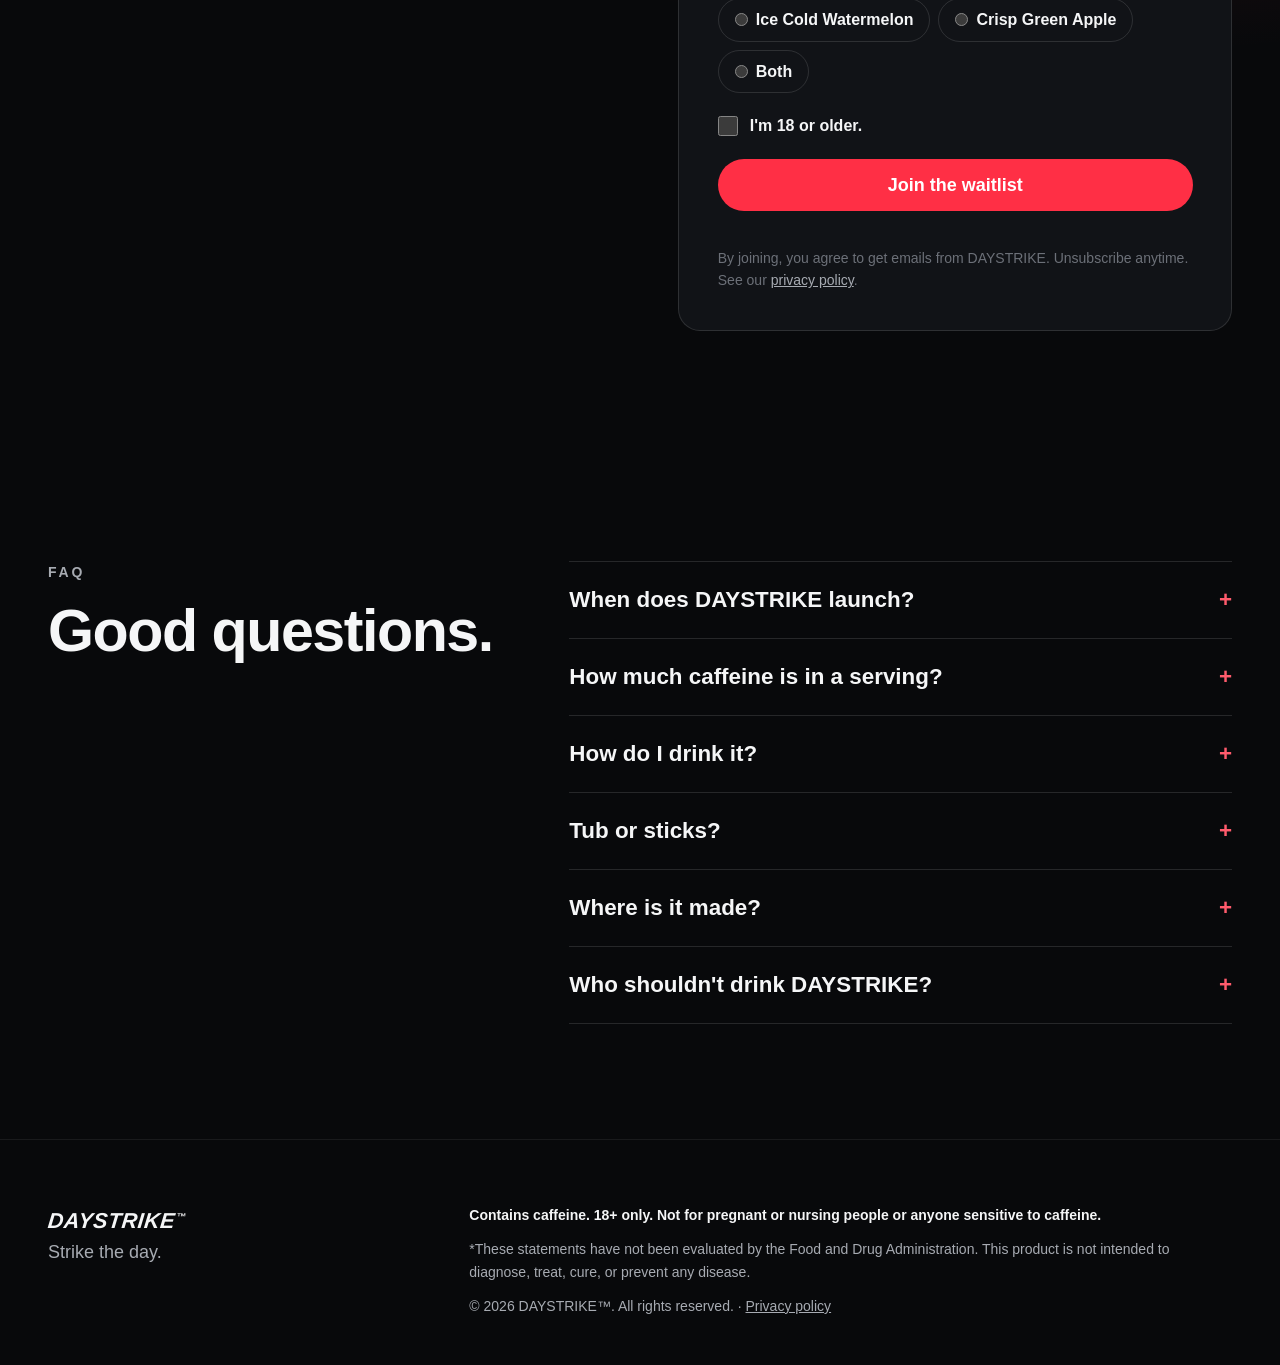
==== commit 5faf9271: "Publish the Perplexity site at the repo root. Replace the old pages and assets with the provided ind" ====
--- a/index.html
+++ b/index.html
@@ -1,252 +1,220 @@
 <!doctype html>
-<html lang="en" data-theme="dark">
+<html lang="en">
 <head>
   <meta charset="utf-8" />
   <meta name="viewport" content="width=device-width, initial-scale=1" />
-  <title>DAYSTRIKE™ | Join the waitlist</title>
-  <meta name="description" content="Energy + hydration with creatine. One scoop. Strike the day." />
-  <meta property="og:title" content="DAYSTRIKE™ | Join the waitlist" />
-  <meta property="og:description" content="Energy + hydration with creatine. One scoop. Strike the day." />
-  <meta property="og:image" content="https://drinkdaystrike.com/assets/og-waitlist.jpg" />
+  <title>DAYSTRIKE™ | Strike the day.</title>
+  <meta name="description" content="DAYSTRIKE™ Energy + Hydration. Specially formulated for people who refuse to let a fun night get in the way of kicking off the day. 180 mg caffeine, 5 g creatine, electrolytes, prebiotic fiber and ginger, 0 g sugar. Join the waitlist." />
+  <meta name="theme-color" content="#08090b" />
+  <link rel="canonical" href="https://drinkdaystrike.com/" />
+  <meta property="og:type" content="website" />
   <meta property="og:url" content="https://drinkdaystrike.com/" />
-  <meta property="og:type" content="website" />
+  <meta property="og:title" content="DAYSTRIKE™ | Strike the day." />
+  <meta property="og:description" content="Specially formulated for people who refuse to let a fun night get in the way of kicking off the day. Join the waitlist." />
+  <meta property="og:image" content="https://drinkdaystrike.com/images/og.jpg" />
   <meta name="twitter:card" content="summary_large_image" />
-  <meta name="twitter:image" content="https://drinkdaystrike.com/assets/og-waitlist.jpg" />
-  <meta name="theme-color" content="#0b0b0c" />
-  <link rel="icon" href="data:image/svg+xml,%3Csvg xmlns='http://www.w3.org/2000/svg' viewBox='0 0 32 32'%3E%3Crect width='32' height='32' rx='7' fill='%230b0b0c'/%3E%3Cpath d='M7 21a9 9 0 0 1 18 0' fill='none' stroke='%23fff' stroke-width='3' stroke-linecap='round'/%3E%3Cpath d='M5 25h22' stroke='%23ff3b4f' stroke-width='3' stroke-linecap='round'/%3E%3C/svg%3E" />
+  <link rel="icon" href="data:image/svg+xml,%3Csvg xmlns='http://www.w3.org/2000/svg' viewBox='0 0 32 32'%3E%3Crect width='32' height='32' rx='7' fill='%2308090b'/%3E%3Cpath d='M19 4 9 18h7l-3 10 10-14h-7z' fill='%23ff3b4f'/%3E%3C/svg%3E" />
   <link rel="preconnect" href="https://api.fontshare.com" crossorigin />
-  <link href="https://api.fontshare.com/v2/css?f[]=cabinet-grotesk@500,700,800&f[]=satoshi@400,500,700&display=swap" rel="stylesheet" />
-  <link rel="preload" as="image" href="./assets/hero-product.webp" type="image/webp" />
-  <link rel="stylesheet" href="./base.css" />
-  <link rel="stylesheet" href="./style.css?v=cards" />
+  <link href="https://api.fontshare.com/v2/css?f[]=cabinet-grotesk@700,800,900&f[]=satoshi@400,500,700&display=swap" rel="stylesheet" />
+  <link rel="preload" as="image" href="images/hero-desktop.jpg" />
+  <link rel="stylesheet" href="styles.css" />
 </head>
 <body>
-  <a class="skip-link visually-hidden" href="#main">Skip to content</a>
-
-  <header class="header" id="top">
+  <a class="skip" href="#main">Skip to content</a>
+
+  <header class="header" data-header>
     <div class="container header__inner">
-      <a href="#top" class="brand" aria-label="DAYSTRIKE home">
-        <svg class="brand__mark" viewBox="0 0 40 40" fill="none" aria-hidden="true">
-          <path d="M8 27a12 12 0 0 1 24 0" stroke="currentColor" stroke-width="3.5" stroke-linecap="round"/>
-          <path d="M20 9v4M10 13.5l2.6 2.6M30 13.5l-2.6 2.6" stroke="currentColor" stroke-width="3" stroke-linecap="round"/>
-          <path d="M5 32h30" stroke="var(--color-red)" stroke-width="3.5" stroke-linecap="round"/>
-        </svg>
-        <span class="brand__word">DAYSTRIKE</span>
+      <a class="brand" href="#top" aria-label="DAYSTRIKE home">
+        <svg class="brand__mark" viewBox="0 0 32 32" aria-hidden="true"><path d="M19 3 8 18h7.5L12 29l11.5-15.5H16z" fill="currentColor"/></svg>
+        <span class="brand__word">DAYSTRIKE<sup>™</sup></span>
       </a>
-      <nav class="nav" aria-label="Primary">
+      <nav class="nav" aria-label="Main">
+        <a href="#formula">Formula</a>
         <a href="#flavors">Flavors</a>
-        <a href="#formula">Formula</a>
         <a href="#faq">FAQ</a>
       </nav>
-      <div class="header__actions">
-        <a href="WAITLIST_URL" class="btn btn--primary btn--sm">Join the waitlist</a>
-      </div>
+      <a class="btn btn--primary btn--sm" href="#waitlist">Join the waitlist</a>
     </div>
   </header>
 
   <main id="main">
     <!-- HERO -->
-    <section class="hero" aria-labelledby="hero-title">
-      <div class="hero__content">
-        <p class="eyebrow">Energy + Hydration + Creatine · Zero sugar</p>
-        <h1 id="hero-title" class="hero__title">Strike<br />the <span class="hero__accent">day.</span></h1>
+    <section class="hero" id="top" aria-labelledby="hero-title">
+      <picture class="hero__media">
+        <img src="images/hero-desktop.jpg" width="1280" height="720" alt="DAYSTRIKE Ice Cold Watermelon 30-serving tub and stick pack in a splash of watermelon drink and ice beside a tall iced glass, with snowy mountains and blue sky behind" fetchpriority="high" />
+      </picture>
+      <div class="hero__copy container">
+        <h1 id="hero-title" class="hero__title">Strike<br />the day.</h1>
         <p class="hero__lede">Specially formulated for people who refuse to let a fun night get in the way of kicking off the day.</p>
-        <div class="hero__ctas">
-          <a href="WAITLIST_URL" class="btn btn--primary hero__cta">Join the waitlist</a>
-        </div>
-        <p class="hero__limit">The first batch is limited.</p>
-        <ul class="hero__facts">
-          <li>Zero sugar</li>
-          <li>Caffeine + electrolytes + creatine</li>
-          <li>Prebiotic fiber</li>
-        </ul>
-      </div>
-      <picture class="hero__media">
-        <source srcset="./assets/hero-product.webp" type="image/webp" />
-        <img src="./assets/hero-product.jpg" width="1280" height="720" alt="DAYSTRIKE Ice Cold Watermelon tub, stick, and a glass of the drink" fetchpriority="high" />
-      </picture>
+        <form class="quick" data-waitlist data-source="hero" novalidate>
+          <label class="sr-only" for="hero-email">Email address</label>
+          <input id="hero-email" name="email" type="email" inputmode="email" autocomplete="email" placeholder="Your email" required />
+          <input type="text" name="company" class="hp" tabindex="-1" autocomplete="off" aria-hidden="true" />
+          <button class="btn btn--primary" type="submit" data-submit>Join the waitlist</button>
+          <p class="quick__fine">Coming soon. Contains caffeine. 18+ only.</p>
+          <p class="form__msg" data-msg role="status" aria-live="polite"></p>
+        </form>
+      </div>
+    </section>
+
+    <!-- FACT STRIP -->
+    <section class="strip" aria-label="Per serving">
+      <div class="strip__track">
+        <span>180 mg caffeine</span><span>5 g creatine</span><span>Electrolytes</span><span>Prebiotic fiber</span><span>0 g sugar</span>
+        <span aria-hidden="true">180 mg caffeine</span><span aria-hidden="true">5 g creatine</span><span aria-hidden="true">Electrolytes</span><span aria-hidden="true">Prebiotic fiber</span><span aria-hidden="true">0 g sugar</span>
+      </div>
+    </section>
+
+    <!-- WHO -->
+    <section class="section who" id="who" aria-labelledby="who-title">
+      <div class="container who__grid">
+        <div>
+          <p class="eyebrow">Who it's for</p>
+          <h2 id="who-title" class="section__title">Friday with friends. Saturday on the move.</h2>
+        </div>
+        <div class="who__body">
+          <p class="lede">DAYSTRIKE is for the weekend warrior. Active adults with full lives who say yes to the night out and still hike, flow, sweat, or ride the next morning.</p>
+          <ul class="chips" aria-label="Saturday plans">
+            <li>Hike</li><li>Yoga</li><li>Sauna</li><li>Bike</li>
+          </ul>
+          <p class="muted">A daily performance drink for every day of the week, not an occasional energy drink.</p>
+        </div>
+      </div>
+    </section>
+
+    <!-- STACK -->
+    <section class="section stack" id="stack" aria-labelledby="stack-title">
+      <div class="container">
+        <div class="section__head">
+          <p class="eyebrow">One scoop</p>
+          <h2 id="stack-title" class="section__title">Four powders off the counter.</h2>
+          <p class="lede muted">My wife Elaine and I were lining up four powders on the counter every morning: a gut pre/probiotic, a pre-workout, an electrolyte packet, and creatine. So we made one scoop that does the job of the whole stack.</p>
+        </div>
+        <ol class="stack__grid">
+          <li class="swap"><p class="swap__was">Replaces the pre-workout</p><p class="swap__now">180 mg caffeine with <span style="white-space:nowrap">L-theanine</span></p></li>
+          <li class="swap"><p class="swap__was">Replaces the electrolyte packet</p><p class="swap__now">Sodium, potassium, and magnesium</p></li>
+          <li class="swap"><p class="swap__was">Replaces the creatine</p><p class="swap__now">5 g creatine monohydrate</p></li>
+          <li class="swap"><p class="swap__was">Replaces the gut powder</p><p class="swap__now">Prebiotic fiber</p></li>
+        </ol>
+      </div>
+    </section>
+
+    <!-- FORMULA -->
+    <section class="section formula" id="formula" aria-labelledby="formula-title">
+      <div class="container formula__grid">
+        <div class="formula__media">
+          <img src="images/stick-watermelon.jpg" width="1280" height="720" loading="lazy" alt="DAYSTRIKE Ice Cold Watermelon single-serve stick pack in a splash of red drink and ice in front of snowy mountains" />
+        </div>
+        <div>
+          <p class="eyebrow">What's in the scoop</p>
+          <h2 id="formula-title" class="section__title">Everything you were stacking. Nothing you weren't.</h2>
+          <dl class="specs">
+            <div class="spec"><dt>Caffeine</dt><dd><b>180</b> mg</dd><p>About two cups of coffee, with L-theanine.</p></div>
+            <div class="spec"><dt>Creatine monohydrate</dt><dd><b>5</b> g</dd><p>In every serving, every day.</p></div>
+            <div class="spec"><dt>Electrolytes</dt><dd><b>3</b> kinds</dd><p>Sodium, potassium, and magnesium.</p></div>
+            <div class="spec"><dt>Prebiotic fiber</dt><dd>Included</dd><p>The gut part of the stack.</p></div>
+            <div class="spec"><dt>Ginger</dt><dd>Included</dd><p>Paired with the fiber, same as the label.</p></div>
+            <div class="spec"><dt>Sugar</dt><dd><b>0</b> g</dd><p>Zero sugar.</p></div>
+          </dl>
+          <p class="fine">Made in the U.S.</p>
+        </div>
+      </div>
     </section>
 
     <!-- FLAVORS -->
-    <section class="flavor-row" id="flavors" aria-labelledby="flavors-title">
+    <section class="section flavors" id="flavors" aria-labelledby="flavors-title">
       <div class="container">
-        <h2 id="flavors-title" class="visually-hidden">Flavors</h2>
-        <div class="flavors">
+        <div class="section__head">
+          <p class="eyebrow">Two flavors</p>
+          <h2 id="flavors-title" class="section__title">Pick your pour.</h2>
+          <p class="lede muted">Each comes in a 30-serving tub or single-serve stick packs.</p>
+        </div>
+        <div class="flavors__grid">
           <article class="flavor flavor--red">
-            <picture class="flavor__media">
-              <source srcset="./assets/pack-watermelon.webp" type="image/webp" />
-              <img src="./assets/pack-watermelon.jpg" width="1280" height="720" alt="DAYSTRIKE Ice Cold Watermelon tub, stick, and a glass of the drink" />
-            </picture>
+            <img src="images/watermelon.jpg" width="1280" height="720" loading="lazy" alt="DAYSTRIKE Ice Cold Watermelon tub, stick pack, and a tall iced glass of red drink in a watermelon splash" />
             <div class="flavor__body">
-              <h3 class="flavor__name">Ice Cold Watermelon</h3>
-              <a href="WAITLIST_URL" class="btn flavor__buy">Join the waitlist</a>
+              <h3>Ice Cold Watermelon</h3>
+              <p>Juicy, bright, and best over a full glass of ice.</p>
             </div>
           </article>
           <article class="flavor flavor--green">
-            <img class="flavor__media" src="./assets/flavor-apple.webp" width="1024" height="1024" alt="Crisp Green Apple" />
+            <img src="images/green-apple.jpg" width="1280" height="720" loading="lazy" alt="DAYSTRIKE Crisp Green Apple tub, stick pack, and a tall iced glass of green drink in a green apple splash" />
             <div class="flavor__body">
-              <h3 class="flavor__name">Crisp Green Apple</h3>
-              <a href="WAITLIST_URL" class="btn flavor__buy">Join the waitlist</a>
+              <h3>Crisp Green Apple</h3>
+              <p>Tart, crisp, and clean.</p>
             </div>
           </article>
         </div>
       </div>
     </section>
 
-    <!-- STRIP -->
-    <section class="strip" aria-label="Product highlights">
-      <div class="container strip__inner">
-        <span>Zero sugar</span>
-        <span>Caffeine + electrolytes</span>
-        <span>5 g creatine</span>
-        <span>Stick or tub</span>
-      </div>
-    </section>
-
-    <!-- MARQUEE -->
-    <div class="marquee" aria-hidden="true">
-      <div class="marquee__track">
-        <span>Strike the day</span><span>One scoop. Not four.</span><span>Zero sugar</span>
-        <span>Strike the day</span><span>One scoop. Not four.</span><span>Zero sugar</span>
-      </div>
-    </div>
-
-    <!-- WHAT -->
-    <section class="section what" id="what" aria-labelledby="what-title">
-      <div class="container">
-        <div class="section__head">
-          <p class="eyebrow">What DAYSTRIKE is</p>
-          <h2 id="what-title" class="section__title">We were tired of lining up four tubs on the counter.</h2>
-          <p class="section__lede">Coffee to wake up, an electrolyte packet for the long day, creatine for the gym. DAYSTRIKE puts the parts we actually used into one scoop.</p>
-        </div>
-        <div class="pillars">
-          <div class="pillar"><p class="pillar__n">01</p><h3>The caffeine</h3><p>180 mg caffeine with L-theanine. Focused energy, paired with L-theanine.*</p></div>
-          <div class="pillar"><p class="pillar__n">02</p><h3>The salts</h3><p>Sodium, potassium, and magnesium. Electrolytes for the long day.</p></div>
-          <div class="pillar"><p class="pillar__n">03</p><h3>Creatine and ginger</h3><p>Creatine and ginger. Supports strength and power in short, intense exercise.* Ginger in your morning scoop.</p></div>
-        </div>
-        <p class="fda-note">*These statements have not been evaluated by the Food and Drug Administration. This product is not intended to diagnose, treat, cure, or prevent any disease.</p>
-      </div>
-    </section>
-
-
-    <!-- DAY -->
-    <section class="section section--tight" aria-labelledby="day-title">
-      <div class="container split">
-        <div class="split__copy">
-          <p class="eyebrow">The ritual</p>
-          <h2 id="day-title" class="section__title">How we drink it</h2>
-          <p>Tear a stick or scoop it from the tub. Pour it over ice and drink it cold.</p>
-          <p class="muted">It won't do the workout for you. It just gets you to it.</p>
-        </div>
-      </div>
-      <div class="container split split--reverse">
-        <div class="split__copy">
-          <p class="eyebrow">Goes where you go</p>
-          <h2 class="section__title">We keep a few sticks in the golf bag.</h2>
-          <p>They tear open and mix in a shaker or a water bottle. Handy on a ski weekend, or a Saturday that starts at 5.</p>
-        </div>
-      </div>
-    </section>
-
-    <!-- FORMULA -->
-    <section class="section section--alt" id="formula" aria-labelledby="formula-title">
-      <div class="container">
-        <div class="section__head">
-          <p class="eyebrow">What's inside</p>
-          <h2 id="formula-title" class="section__title">What's in a scoop</h2>
-          <p class="section__lede">Here's every ingredient and how much is in one serving. We don't use a proprietary blend.</p>
-        </div>
-        <div class="four">
-          <div class="four__head">
-            <p class="eyebrow">The ones you'll notice</p>
-            <h3 class="four__title">One scoop. Not four.</h3>
+    <!-- WAITLIST -->
+    <section class="section waitlist" id="waitlist" aria-labelledby="waitlist-title">
+      <div class="container waitlist__inner">
+        <div>
+          <p class="eyebrow">Waitlist</p>
+          <h2 id="waitlist-title" class="section__title">Get on the list.</h2>
+          <p class="lede muted">Hear from us before DAYSTRIKE drops. Launch news, flavor drops, and early access, straight to your inbox.</p>
+        </div>
+        <form class="form" data-waitlist data-source="waitlist-section" novalidate>
+          <div class="field">
+            <label for="wl-email">Email</label>
+            <input id="wl-email" name="email" type="email" inputmode="email" autocomplete="email" required placeholder="you@example.com" />
           </div>
-          <dl class="four__grid">
-            <div class="four__item"><dt>Creatine monohydrate</dt><dd class="four__dose"><span class="spec__num">5</span> g</dd><dd class="four__copy">The reason to take it every day. It's one of the most researched sports ingredients there is, for men and women. Supports strength and power in short, intense exercise.*</dd></div>
-            <div class="four__item"><dt>Caffeine 180 mg + L-theanine 150 mg</dt><dd class="four__dose"><span class="spec__num">180</span> mg + <span class="spec__num">150</span> mg</dd><dd class="four__copy">180 mg caffeine with L-theanine. Focused energy, paired with L-theanine.*</dd></div>
-          </dl>
-        </div>
-        <p class="eyebrow specs__label">The base</p>
-        <dl class="specs">
-          <div class="spec"><dt>Caffeine</dt><dd><span class="spec__num">180</span> mg</dd><p>Count your other caffeine.</p></div>
-                    <div class="spec"><dt>Sodium</dt><dd><span class="spec__num">500-600</span> mg</dd></div>
-          <div class="spec"><dt>Potassium</dt><dd><span class="spec__num">300</span> mg</dd></div>
-          <div class="spec"><dt>Magnesium</dt><dd><span class="spec__num">75</span> mg</dd><p>A gentle amount.</p></div>
-          <div class="spec"><dt>Prebiotic fiber</dt><dd><span class="spec__num">1</span> g</dd></div>
-          <div class="spec"><dt>Sugar</dt><dd><span class="spec__num">0</span> g</dd><p>Zero sugar.</p></div>
-        </dl>
-        <p class="fda-note">*These statements have not been evaluated by the Food and Drug Administration. This product is not intended to diagnose, treat, cure, or prevent any disease.</p>
-        <div class="notfor">
-          <h3>Who DAYSTRIKE isn't for</h3>
-          <p>Anyone under 18, pregnant or nursing, or sensitive to caffeine. If you have a medical condition or take medication, check with your doctor. Not intended to be mixed with alcohol.</p>
-        </div>
+          <div class="field">
+            <label for="wl-name">First name <span class="muted">(optional)</span></label>
+            <input id="wl-name" name="first_name" type="text" autocomplete="given-name" placeholder="First name" />
+          </div>
+          <fieldset class="field">
+            <legend>Which flavor are you most excited about?</legend>
+            <div class="radios">
+              <label class="radio"><input type="radio" name="flavor" value="Ice Cold Watermelon" /><span>Ice Cold Watermelon</span></label>
+              <label class="radio"><input type="radio" name="flavor" value="Crisp Green Apple" /><span>Crisp Green Apple</span></label>
+              <label class="radio"><input type="radio" name="flavor" value="Both" /><span>Both</span></label>
+            </div>
+          </fieldset>
+          <label class="check"><input type="checkbox" name="age" required /><span>I'm 18 or older.</span></label>
+          <input type="text" name="company" class="hp" tabindex="-1" autocomplete="off" aria-hidden="true" />
+          <button class="btn btn--primary btn--block" type="submit" data-submit>Join the waitlist</button>
+          <p class="fine">By joining, you agree to get emails from DAYSTRIKE. Unsubscribe anytime. See our <a href="privacy.html">privacy policy</a>.</p>
+          <p class="form__msg" data-msg role="status" aria-live="polite"></p>
+        </form>
       </div>
     </section>
 
     <!-- FAQ -->
-    <section class="section section--alt" id="faq" aria-labelledby="faq-title">
-      <div class="container faq">
-        <div class="section__head">
+    <section class="section faq" id="faq" aria-labelledby="faq-title">
+      <div class="container faq__inner">
+        <div>
           <p class="eyebrow">FAQ</p>
-          <h2 id="faq-title" class="section__title">Questions we get</h2>
+          <h2 id="faq-title" class="section__title">Good questions.</h2>
         </div>
         <div class="faq__list">
-          <details>
-            <summary>Is this a recovery drink?</summary>
-            <p>No. It's a daily energy and hydration drink for people with full days.</p>
-          </details>
-          <details>
-            <summary>When should I drink it?</summary>
-            <p>Mornings or before a workout, in 12 to 16 oz of water over ice. Finish your last serving by early afternoon.</p>
-          </details>
-          <details>
-            <summary>How much caffeine is in a serving?</summary>
-            <p>180 mg, about two cups of coffee.</p>
-          </details>
-          <details>
-            <summary>Can I have more than one a day?</summary>
-            <p>Most healthy adults can have up to about 400 mg of caffeine a day, according to the FDA. Count your coffee and other caffeine too. We recommend finishing your last serving by early afternoon so it doesn't get in the way of sleep. Don't exceed two servings a day.</p>
-          </details>
-          <details>
-            <summary>Where is it made?</summary>
-            <p>Made in the U.S. We're finalizing our manufacturing partner now.</p>
-          </details>
-        </div>
-      </div>
-    </section>
-
-    <!-- WORLD -->
-    <section class="section world" id="world" aria-labelledby="world-title">
-      <div class="container">
-        <div class="section__head">
-          <h2 id="world-title" class="section__title">Late nights, early tracks.</h2>
-        </div>
-        <div class="world__grid">
-          <figure class="world__item w4"><img src="./assets/world-chairlift.webp" width="1400" height="788" loading="lazy" style="object-position:30% 50%" alt="A snowboarder on a chairlift at sunrise holding a bottle of red DAYSTRIKE drink" /></figure>
-          <figure class="world__item w2"><img src="./assets/world-mileone.webp" width="1400" height="933" loading="lazy" style="object-position:38% 20%" alt="A woman trail running on red rock at sunrise" /></figure>
-          <figure class="world__item w4"><img src="./assets/world-longtable.webp" width="1400" height="933" loading="lazy" style="object-position:50% 50%" alt="Friends laughing around a long candlelit dinner table under string lights" /></figure>
-        </div>
-      </div>
-    </section>
-
+          <details><summary>When does DAYSTRIKE launch?</summary><p>Soon. Join the waitlist and you'll hear from us before it drops.</p></details>
+          <details><summary>How much caffeine is in a serving?</summary><p>180 mg, about two cups of coffee, paired with L-theanine.</p></details>
+          <details><summary>How do I drink it?</summary><p>One scoop or one stick in a glass of cold water.</p></details>
+          <details><summary>Tub or sticks?</summary><p>Both. Each flavor comes in a 30-serving tub or single-serve stick packs.</p></details>
+          <details><summary>Where is it made?</summary><p>In the U.S.</p></details>
+          <details><summary>Who shouldn't drink DAYSTRIKE?</summary><p>Contains caffeine. 18+ only. Not for pregnant or nursing people or anyone sensitive to caffeine.</p></details>
+        </div>
+      </div>
+    </section>
   </main>
 
   <footer class="footer">
     <div class="container footer__inner">
-      <div class="brand brand--footer">
-        <svg class="brand__mark" viewBox="0 0 40 40" fill="none" aria-hidden="true">
-          <path d="M8 27a12 12 0 0 1 24 0" stroke="currentColor" stroke-width="3.5" stroke-linecap="round"/>
-          <path d="M20 9v4M10 13.5l2.6 2.6M30 13.5l-2.6 2.6" stroke="currentColor" stroke-width="3" stroke-linecap="round"/>
-          <path d="M5 32h30" stroke="var(--color-red)" stroke-width="3.5" stroke-linecap="round"/>
-        </svg>
-        <span class="brand__word">DAYSTRIKE</span>
-      </div>
-      <p class="footer__tag">Strike the day.</p>
-      <p class="footer__fine">Contains caffeine. Ages 18 and up. Not for pregnant or nursing people or anyone sensitive to caffeine.</p>
-      <p class="footer__fine">© 2026 DAYSTRIKE™. All rights reserved.</p>
+      <div class="footer__brand">
+        <span class="brand__word">DAYSTRIKE<sup>™</sup></span>
+        <p class="muted">Strike the day.</p>
+      </div>
+      <div class="footer__legal">
+        <p><strong>Contains caffeine. 18+ only. Not for pregnant or nursing people or anyone sensitive to caffeine.</strong></p>
+        <p>*These statements have not been evaluated by the Food and Drug Administration. This product is not intended to diagnose, treat, cure, or prevent any disease.</p>
+        <p>© 2026 DAYSTRIKE™. All rights reserved. · <a href="privacy.html">Privacy policy</a></p>
+      </div>
     </div>
   </footer>
 
-  <script src="./app.js" defer></script>
+  <script src="script.js" defer></script>
 </body>
 </html>
--- a/styles.css
+++ b/styles.css
@@ -0,0 +1,186 @@
+/* DAYSTRIKE waitlist site */
+*, *::before, *::after { box-sizing: border-box; margin: 0; padding: 0; }
+html { -webkit-text-size-adjust: none; text-size-adjust: none; -webkit-font-smoothing: antialiased; scroll-behavior: smooth; scroll-padding-top: 88px; }
+img, picture, svg { display: block; max-width: 100%; height: auto; }
+input, button, select { font: inherit; color: inherit; }
+button { cursor: pointer; background: none; border: none; }
+h1, h2, h3 { text-wrap: balance; line-height: 1.05; }
+p, li { text-wrap: pretty; }
+[hidden] { display: none !important; }
+
+:root {
+  --text-xs: clamp(0.75rem, 0.7rem + 0.25vw, 0.875rem);
+  --text-sm: clamp(0.875rem, 0.82rem + 0.3vw, 1rem);
+  --text-base: clamp(1rem, 0.95rem + 0.25vw, 1.125rem);
+  --text-lg: clamp(1.125rem, 1rem + 0.6vw, 1.4rem);
+  --text-xl: clamp(1.5rem, 1.2rem + 1.2vw, 2.25rem);
+  --text-2xl: clamp(2.1rem, 1.3rem + 3vw, 4rem);
+  --text-hero: clamp(3.4rem, 1rem + 8vw, 8.5rem);
+  --s1: .25rem; --s2: .5rem; --s3: .75rem; --s4: 1rem; --s5: 1.25rem; --s6: 1.5rem; --s8: 2rem; --s10: 2.5rem; --s12: 3rem; --s16: 4rem; --s20: 5rem; --s24: 6rem; --s32: 8rem;
+  --font-display: 'Cabinet Grotesk', 'Helvetica Neue', Arial, sans-serif;
+  --font-body: 'Satoshi', 'Helvetica Neue', Arial, sans-serif;
+  --bg: #08090b; --surface: #111317; --surface-2: #171a20;
+  --border: rgba(255,255,255,.12); --divider: rgba(255,255,255,.07);
+  --text: #f5f6f7; --muted: #a7abb2; --faint: #6c7078;
+  --red: #ff2f45; --red-hover: #ff4d60; --red-ink: #ff5b6c;
+  --green: #8be03c; --ice: #8fd3ff;
+  --r-sm: 8px; --r-md: 14px; --r-lg: 22px; --r-full: 999px;
+  --ease: cubic-bezier(.16,1,.3,1);
+  color-scheme: dark;
+}
+
+body { font-family: var(--font-body); font-size: var(--text-base); line-height: 1.6; color: var(--text); background: var(--bg); min-height: 100dvh; }
+a { color: inherit; }
+.container { width: min(100% - 2 * clamp(1.25rem, 4vw, 3rem), 1240px); margin-inline: auto; }
+.sr-only { position: absolute; width: 1px; height: 1px; overflow: hidden; clip: rect(0 0 0 0); white-space: nowrap; }
+.skip { position: absolute; left: -999px; }
+.skip:focus { left: var(--s3); top: var(--s3); z-index: 100; background: var(--surface); padding: var(--s3) var(--s4); border-radius: var(--r-sm); }
+:focus-visible { outline: 2px solid var(--ice); outline-offset: 3px; border-radius: 4px; }
+.muted { color: var(--muted); }
+.eyebrow { font-size: var(--text-xs); font-weight: 700; letter-spacing: .2em; text-transform: uppercase; color: var(--muted); margin-bottom: var(--s4); }
+.section { padding-block: clamp(4rem, 9vw, 8rem); }
+.section__head { max-width: 760px; margin-bottom: clamp(2.5rem, 5vw, 4rem); }
+.section__title { font-family: var(--font-display); font-weight: 900; font-size: var(--text-2xl); letter-spacing: -.025em; }
+.lede { font-size: var(--text-lg); line-height: 1.5; margin-top: var(--s5); max-width: 60ch; }
+.fine { font-size: var(--text-xs); color: var(--faint); margin-top: var(--s4); }
+.fine a { color: var(--muted); }
+
+/* Buttons */
+.btn { display: inline-flex; align-items: center; justify-content: center; gap: var(--s2); min-height: 52px; padding: 0 var(--s6); border-radius: var(--r-full); font-weight: 700; text-decoration: none; white-space: nowrap; transition: background .2s var(--ease), transform .2s var(--ease); }
+.btn--primary { background: var(--red); color: #fff; }
+.btn--primary:hover { background: var(--red-hover); }
+.btn--primary:active { transform: scale(.98); }
+.btn--sm { min-height: 42px; padding: 0 var(--s5); font-size: var(--text-sm); }
+.btn--block { width: 100%; }
+.btn[disabled] { opacity: .6; cursor: progress; }
+
+/* Header */
+.header { position: fixed; inset: 0 0 auto; z-index: 50; transition: background .3s var(--ease), box-shadow .3s var(--ease); }
+.header--scrolled { background: rgba(8,9,11,.86); backdrop-filter: blur(14px); -webkit-backdrop-filter: blur(14px); box-shadow: 0 1px 0 var(--divider); }
+.header__inner { display: flex; align-items: center; gap: var(--s6); height: 76px; }
+.brand { display: inline-flex; align-items: center; gap: var(--s2); text-decoration: none; color: #fff; }
+.brand__mark { width: 26px; height: 26px; color: var(--red); }
+.brand__word { font-family: var(--font-display); font-weight: 900; font-size: 1.35rem; letter-spacing: .02em; font-style: italic; transform: skewX(-6deg); display: inline-block; }
+.brand__word sup { font-size: .45em; font-style: normal; vertical-align: super; margin-left: 1px; font-weight: 700; }
+.nav { display: flex; gap: var(--s6); margin-left: auto; }
+.nav a { font-size: var(--text-sm); font-weight: 500; text-decoration: none; color: rgba(255,255,255,.82); }
+.nav a:hover { color: #fff; }
+@media (max-width: 760px) { .nav { display: none; } .header .btn { margin-left: auto; } }
+
+/* Hero */
+.hero { position: relative; isolation: isolate; background: var(--bg); padding-top: 76px; display: grid; grid-template-columns: minmax(0, 0.78fr) minmax(0, 1.42fr); align-items: center; gap: var(--s4); min-height: min(100svh, 940px); --gut: max(clamp(1.25rem, 4vw, 3rem), calc((100% - 1240px) / 2)); padding-inline: var(--gut); column-gap: var(--s10); }
+.hero__media { grid-column: 2; grid-row: 1; position: relative; overflow: hidden; border-radius: var(--r-lg); box-shadow: 0 30px 80px rgba(0,0,0,.55); }
+.hero__media img { width: 100%; height: auto; }
+.hero__copy { grid-column: 1; grid-row: 1; align-self: center; width: auto; margin: 0; padding: var(--s10) 0; }
+.hero__title { font-family: var(--font-display); font-weight: 900; font-size: clamp(3.2rem, 0.8rem + 5.6vw, 7rem); line-height: .88; letter-spacing: -.035em; font-style: italic; }
+.hero__lede { font-size: var(--text-lg); line-height: 1.45; max-width: 30ch; margin-top: var(--s6); }
+.quick { display: flex; flex-wrap: wrap; gap: var(--s2); margin-top: var(--s8); max-width: 480px; }
+.quick input[type=email] { flex: 1 1 200px; min-height: 52px; padding: 0 var(--s5); border-radius: var(--r-full); border: 1px solid var(--border); background: var(--surface); }
+.quick input::placeholder { color: var(--faint); }
+.quick__fine { flex-basis: 100%; font-size: var(--text-xs); color: var(--faint); }
+.hp { position: absolute !important; left: -9999px; width: 1px; height: 1px; opacity: 0; }
+.form__msg { flex-basis: 100%; font-size: var(--text-sm); font-weight: 600; }
+.form__msg:empty { display: none; }
+.form__msg.is-ok { color: var(--green); }
+.form__msg.is-err { color: var(--red-ink); }
+@media (max-width: 1000px) {
+  .hero { grid-template-columns: 1fr; min-height: 0; padding-inline: 0; gap: 0; }
+  .hero__copy { grid-column: 1; grid-row: 1; padding: var(--s8) clamp(1.25rem, 4vw, 3rem) var(--s6); }
+  .hero__media { grid-column: 1; grid-row: 2; border-radius: 0; box-shadow: none; }
+  .hero__title { font-size: clamp(3.2rem, 13vw, 6rem); }
+  .hero__lede { margin-top: var(--s4); font-size: 1.1rem; }
+}
+@media (max-width: 760px) { .hero .quick { display: none; } }
+
+/* Strip */
+.strip { overflow: hidden; background: var(--red); color: #fff; }
+.strip__track { display: flex; width: max-content; animation: marquee 30s linear infinite; }
+.strip__track span { font-family: var(--font-display); font-weight: 900; font-style: italic; text-transform: uppercase; font-size: clamp(1.15rem, .9rem + 1vw, 1.75rem); padding: var(--s4) var(--s8); white-space: nowrap; display: inline-flex; align-items: center; gap: var(--s8); }
+.strip__track span::after { content: ""; width: 9px; height: 9px; background: #fff; transform: rotate(45deg); }
+@keyframes marquee { to { transform: translateX(-50%); } }
+@media (prefers-reduced-motion: reduce) { .strip__track { animation: none; } html { scroll-behavior: auto; } }
+
+/* Who */
+.who__grid { display: grid; grid-template-columns: 1fr 1fr; gap: var(--s12); align-items: end; }
+.who__body .lede { margin-top: 0; }
+.chips { list-style: none; display: flex; flex-wrap: wrap; gap: var(--s2); margin-block: var(--s6); }
+.chips li { padding: var(--s2) var(--s5); border-radius: var(--r-full); border: 1px solid var(--border); font-weight: 700; font-size: var(--text-sm); }
+@media (max-width: 860px) { .who__grid { grid-template-columns: 1fr; gap: var(--s6); } }
+
+/* Stack */
+.stack { background: var(--surface); border-block: 1px solid var(--divider); }
+.stack__grid { list-style: none; display: grid; grid-template-columns: repeat(4, 1fr); gap: var(--s4); counter-reset: s; }
+.swap { counter-increment: s; background: var(--bg); border: 1px solid var(--border); border-top: 3px solid var(--red); border-radius: var(--r-lg); padding: var(--s8) var(--s6); }
+.swap::before { content: "0" counter(s); display: block; font-family: var(--font-display); font-weight: 900; color: var(--red-ink); margin-bottom: var(--s5); }
+.swap__was { color: var(--muted); font-size: var(--text-sm); font-weight: 500; }
+.swap__now { font-family: var(--font-display); font-weight: 800; font-size: var(--text-lg); line-height: 1.2; margin-top: var(--s2); }
+@media (max-width: 1000px) { .stack__grid { grid-template-columns: repeat(2, 1fr); } }
+@media (max-width: 520px) { .stack__grid { grid-template-columns: 1fr; } }
+
+/* Formula */
+.formula__grid { display: grid; grid-template-columns: 1.05fr 1fr; gap: clamp(2rem, 5vw, 5rem); align-items: center; }
+.formula__media img { border-radius: var(--r-lg); width: 100%; aspect-ratio: 4 / 5; object-fit: cover; object-position: 50% 50%; }
+.specs { margin-top: var(--s8); border-top: 1px solid var(--border); }
+.spec { display: grid; grid-template-columns: 1fr auto; gap: 0 var(--s4); padding-block: var(--s4); border-bottom: 1px solid var(--border); }
+.spec dt { font-weight: 700; }
+.spec dd { font-family: var(--font-display); font-size: var(--text-lg); text-align: right; white-space: nowrap; }
+.spec dd b { font-weight: 900; font-size: 1.4em; }
+.spec p { grid-column: 1; color: var(--muted); font-size: var(--text-sm); }
+@media (max-width: 860px) { .formula__grid { grid-template-columns: 1fr; } .formula__media img { aspect-ratio: 16 / 10; } }
+
+/* Flavors */
+.flavors__grid { display: grid; grid-template-columns: 1fr 1fr; gap: var(--s5); }
+.flavor { border-radius: var(--r-lg); overflow: hidden; background: var(--surface); border: 1px solid var(--border); }
+.flavor img { width: 100%; aspect-ratio: 16 / 10; object-fit: cover; transition: transform .7s var(--ease); }
+.flavor:hover img { transform: scale(1.03); }
+.flavor__body { padding: var(--s6) var(--s8) var(--s8); border-top: 3px solid var(--red); }
+.flavor--green .flavor__body { border-top-color: var(--green); }
+.flavor h3 { font-family: var(--font-display); font-weight: 900; font-size: var(--text-xl); letter-spacing: -.02em; }
+.flavor p { color: var(--muted); margin-top: var(--s2); }
+@media (max-width: 760px) { .flavors__grid { grid-template-columns: 1fr; } }
+
+/* Waitlist */
+.waitlist { background: radial-gradient(120% 90% at 85% 0%, rgba(255,47,69,.18), transparent 60%), var(--bg); border-top: 1px solid var(--divider); }
+.waitlist__inner { display: grid; grid-template-columns: 1fr 1fr; gap: clamp(2rem, 6vw, 6rem); align-items: start; }
+.form { background: var(--surface); border: 1px solid var(--border); border-radius: var(--r-lg); padding: clamp(1.5rem, 3vw, 2.5rem); display: grid; gap: var(--s5); }
+.field { display: grid; gap: var(--s2); border: 0; }
+.field label, .field legend { font-weight: 700; font-size: var(--text-sm); }
+.field legend { margin-bottom: var(--s2); }
+.field input[type=email], .field input[type=text] { min-height: 52px; padding: 0 var(--s4); border-radius: var(--r-md); border: 1px solid var(--border); background: var(--bg); }
+.field input::placeholder { color: var(--faint); }
+.radios { display: flex; flex-wrap: wrap; gap: var(--s2); }
+.radio input, .check input { accent-color: var(--red); }
+.radio { display: inline-flex; align-items: center; gap: var(--s2); padding: var(--s2) var(--s4); border: 1px solid var(--border); border-radius: var(--r-full); font-size: var(--text-sm); font-weight: 600; cursor: pointer; }
+.radio:has(input:checked) { border-color: var(--red); background: rgba(255,47,69,.12); }
+.check { display: flex; gap: var(--s3); align-items: center; font-size: var(--text-sm); font-weight: 600; cursor: pointer; }
+.check input { width: 20px; height: 20px; }
+@media (max-width: 860px) { .waitlist__inner { grid-template-columns: 1fr; } }
+
+/* FAQ */
+.faq__inner { display: grid; grid-template-columns: 1fr 1.4fr; gap: var(--s12); }
+.faq__list details { border-bottom: 1px solid var(--border); }
+.faq__list details:first-child { border-top: 1px solid var(--border); }
+.faq__list summary { list-style: none; cursor: pointer; padding: var(--s5) 0; font-weight: 700; font-size: var(--text-lg); display: flex; justify-content: space-between; gap: var(--s4); }
+.faq__list summary::-webkit-details-marker { display: none; }
+.faq__list summary::after { content: "+"; font-family: var(--font-display); font-weight: 900; color: var(--red-ink); transition: transform .2s var(--ease); }
+.faq__list details[open] summary::after { transform: rotate(45deg); }
+.faq__list details p { color: var(--muted); padding-bottom: var(--s5); max-width: 60ch; }
+@media (max-width: 860px) { .faq__inner { grid-template-columns: 1fr; gap: var(--s6); } }
+
+/* Footer */
+.footer { border-top: 1px solid var(--divider); padding-block: var(--s16) var(--s12); }
+.footer__inner { display: grid; grid-template-columns: 1fr 2fr; gap: var(--s10); }
+.footer__legal { display: grid; gap: var(--s3); font-size: var(--text-xs); color: var(--muted); }
+.footer__legal strong { color: var(--text); }
+@media (max-width: 760px) { .footer__inner { grid-template-columns: 1fr; } }
+
+/* Reveal */
+.reveal { opacity: 0; transform: translateY(16px); transition: opacity .7s var(--ease), transform .7s var(--ease); }
+.reveal.is-in { opacity: 1; transform: none; }
+
+/* Legal page */
+.legal { padding-top: 140px; padding-bottom: var(--s20); max-width: 760px; }
+.legal h1 { font-family: var(--font-display); font-weight: 900; font-size: var(--text-2xl); margin-bottom: var(--s6); }
+.legal h2 { font-family: var(--font-display); font-weight: 800; font-size: var(--text-lg); margin: var(--s8) 0 var(--s3); }
+.legal p, .legal li { color: var(--muted); margin-bottom: var(--s3); }
+.legal ul { padding-left: var(--s5); }
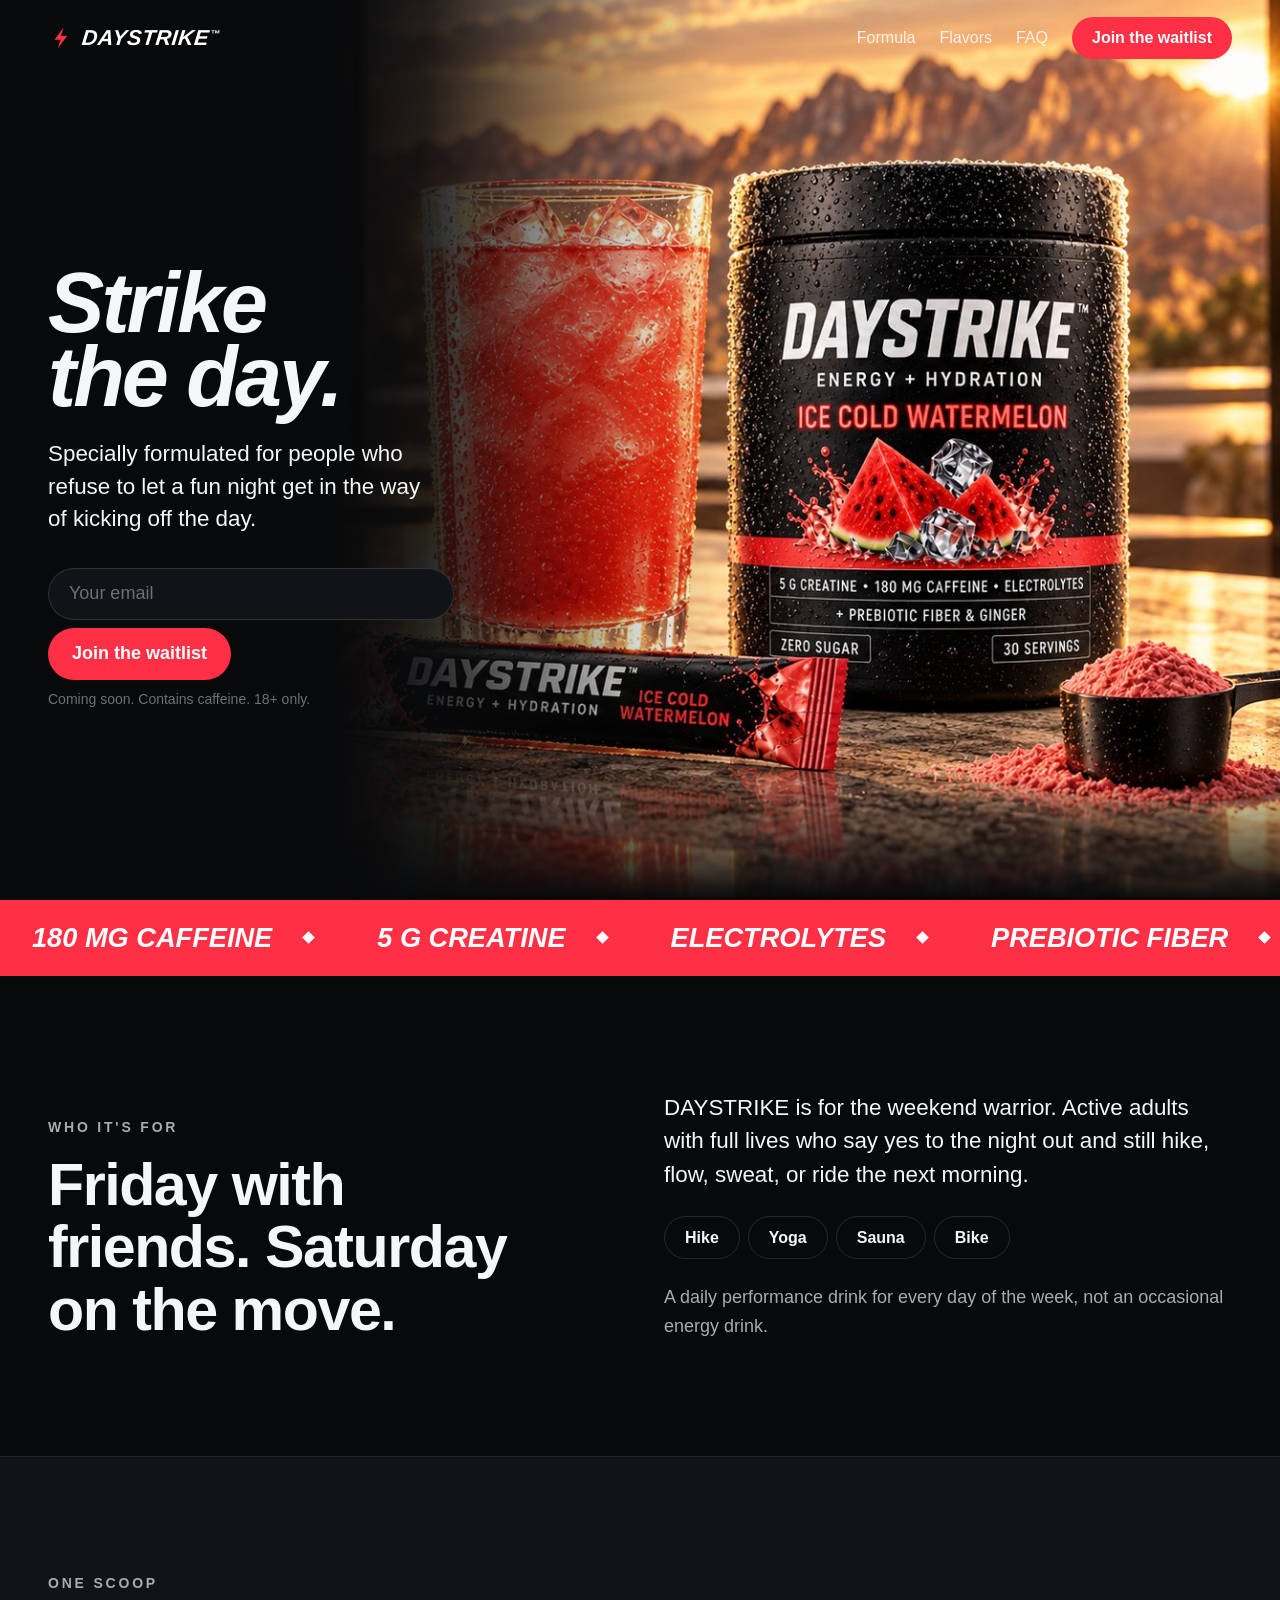
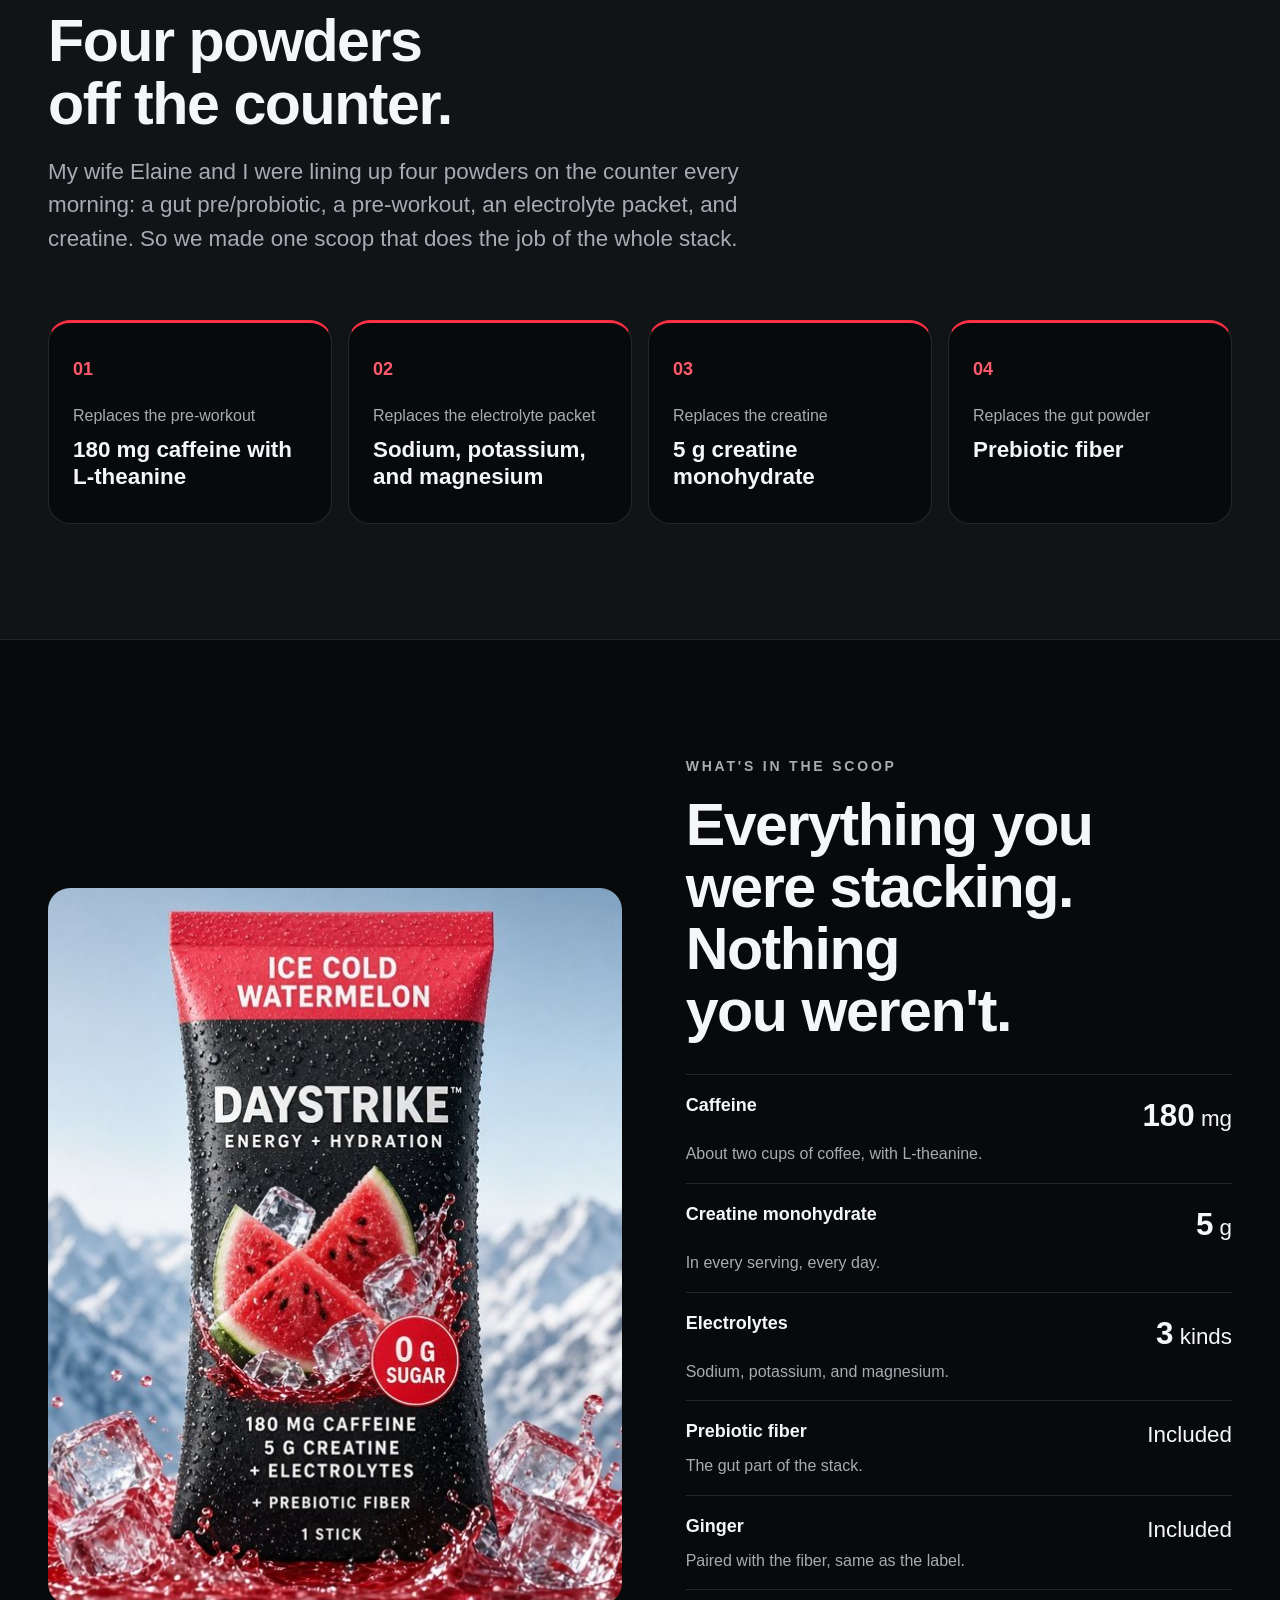
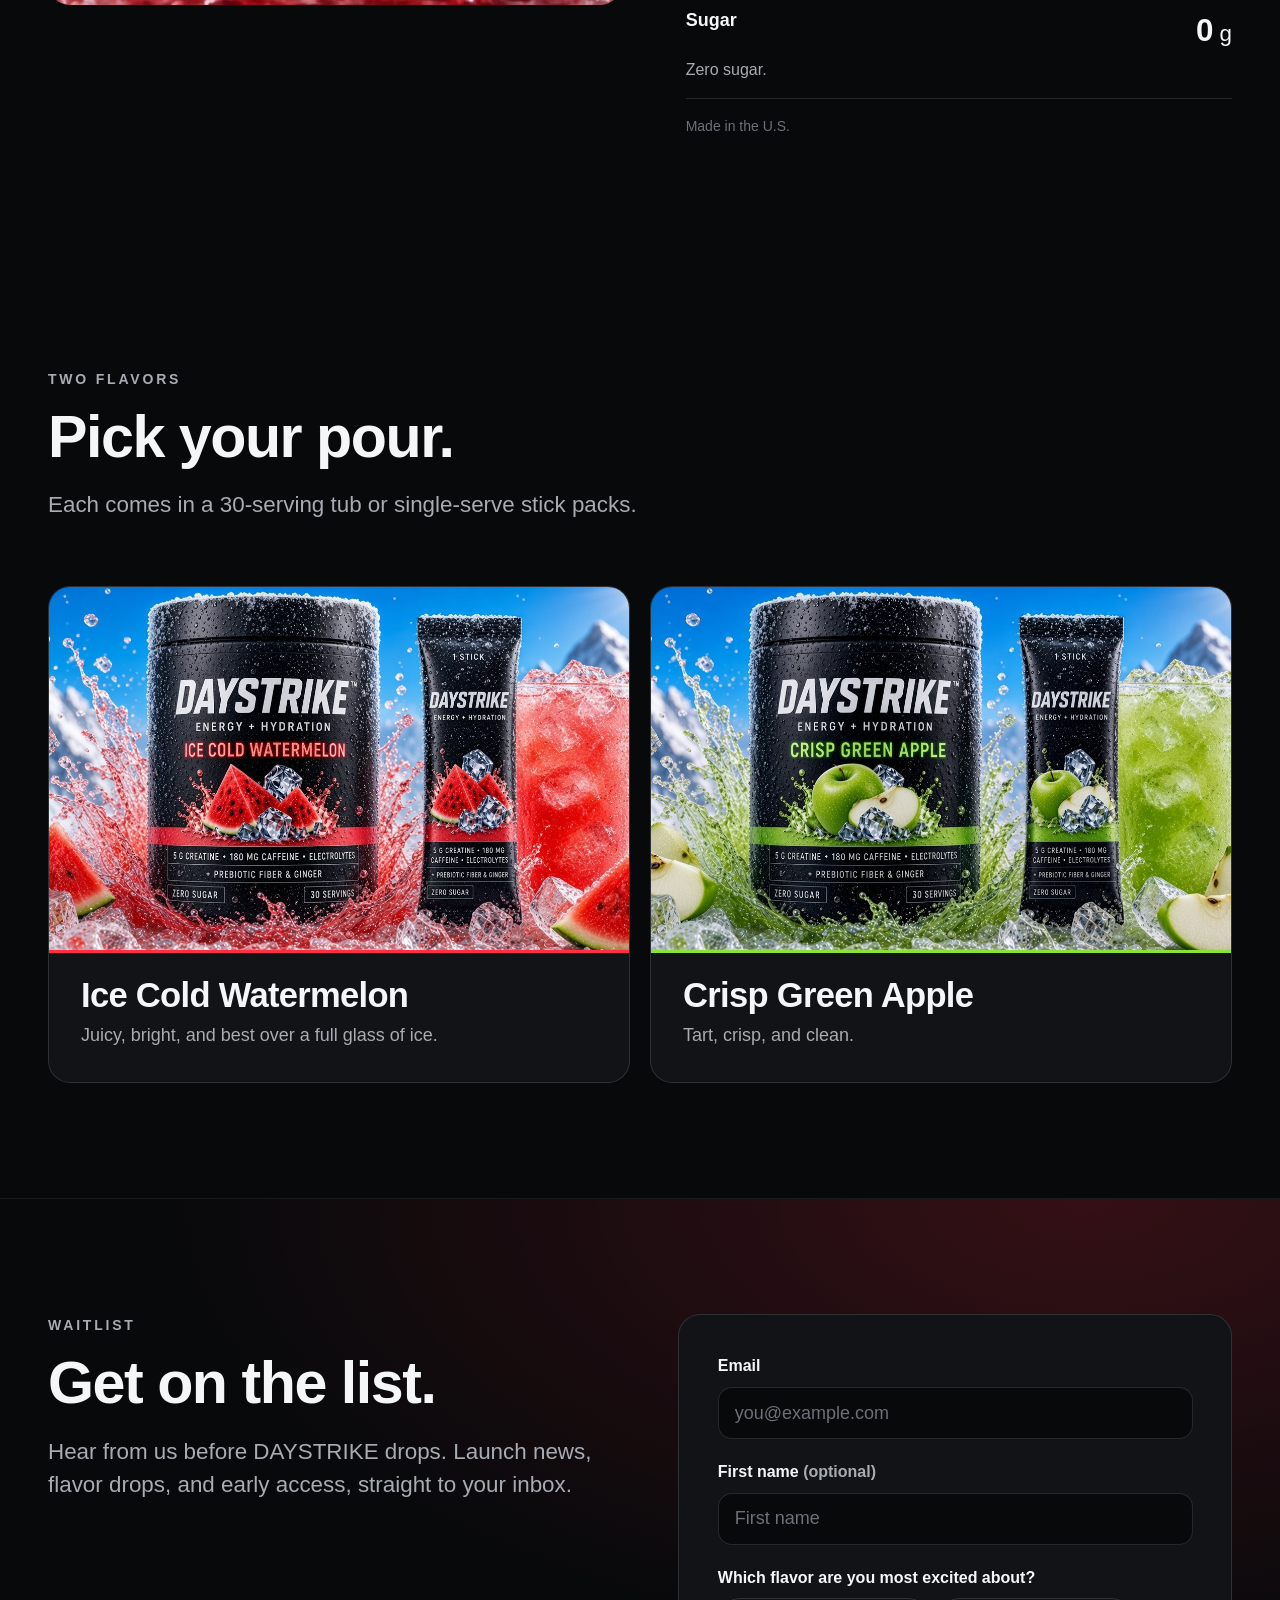
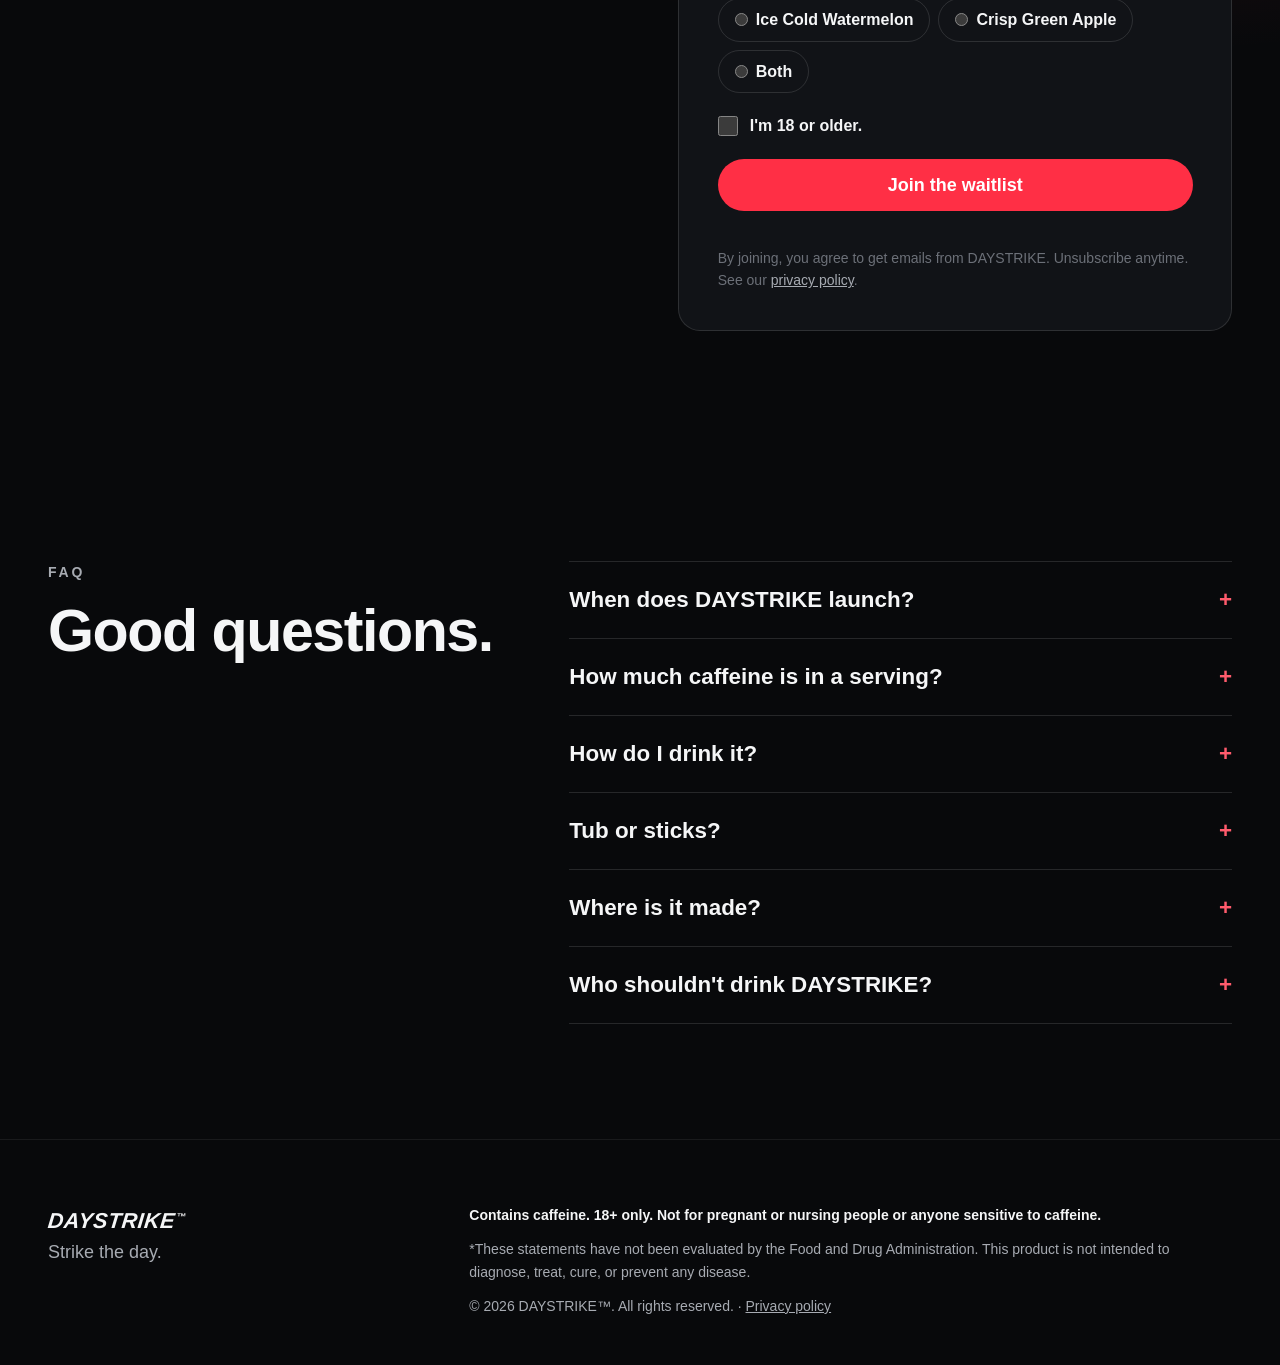
==== commit 1a0a8873: "Publish the updated Perplexity site. Replace the root pages, styles, and hero image with the provide" ====
--- a/index.html
+++ b/index.html
@@ -41,7 +41,7 @@
     <!-- HERO -->
     <section class="hero" id="top" aria-labelledby="hero-title">
       <picture class="hero__media">
-        <img src="images/hero-desktop.jpg" width="1280" height="720" alt="DAYSTRIKE Ice Cold Watermelon 30-serving tub and stick pack in a splash of watermelon drink and ice beside a tall iced glass, with snowy mountains and blue sky behind" fetchpriority="high" />
+        <img src="images/hero-desktop.jpg" width="1672" height="941" alt="A tall iced glass of DAYSTRIKE Ice Cold Watermelon beside the 30-serving tub, a stick pack, and a scoop of powder on a stone countertop, with golden-hour mountains through the window behind" fetchpriority="high" />
       </picture>
       <div class="hero__copy container">
         <h1 id="hero-title" class="hero__title">Strike<br />the day.</h1>
--- a/styles.css
+++ b/styles.css
@@ -69,8 +69,9 @@
 
 /* Hero */
 .hero { position: relative; isolation: isolate; background: var(--bg); padding-top: 76px; display: grid; grid-template-columns: minmax(0, 0.78fr) minmax(0, 1.42fr); align-items: center; gap: var(--s4); min-height: min(100svh, 940px); --gut: max(clamp(1.25rem, 4vw, 3rem), calc((100% - 1240px) / 2)); padding-inline: var(--gut); column-gap: var(--s10); }
-.hero__media { grid-column: 2; grid-row: 1; position: relative; overflow: hidden; border-radius: var(--r-lg); box-shadow: 0 30px 80px rgba(0,0,0,.55); }
-.hero__media img { width: 100%; height: auto; }
+.hero__media { position: absolute; inset: 0 0 0 auto; width: 74%; z-index: -1; overflow: hidden; }
+.hero__media img { width: 100%; height: 100%; object-fit: cover; object-position: 100% 55%; }
+.hero__media::after { content: ""; position: absolute; inset: 0; pointer-events: none; background: linear-gradient(90deg, var(--bg) 0%, rgba(8,9,11,.88) 10%, rgba(8,9,11,.5) 21%, rgba(8,9,11,.16) 32%, rgba(8,9,11,0) 41%), linear-gradient(0deg, var(--bg) 0%, rgba(8,9,11,0) 14%); }
 .hero__copy { grid-column: 1; grid-row: 1; align-self: center; width: auto; margin: 0; padding: var(--s10) 0; }
 .hero__title { font-family: var(--font-display); font-weight: 900; font-size: clamp(3.2rem, 0.8rem + 5.6vw, 7rem); line-height: .88; letter-spacing: -.035em; font-style: italic; }
 .hero__lede { font-size: var(--text-lg); line-height: 1.45; max-width: 30ch; margin-top: var(--s6); }
@@ -86,7 +87,9 @@
 @media (max-width: 1000px) {
   .hero { grid-template-columns: 1fr; min-height: 0; padding-inline: 0; gap: 0; }
   .hero__copy { grid-column: 1; grid-row: 1; padding: var(--s8) clamp(1.25rem, 4vw, 3rem) var(--s6); }
-  .hero__media { grid-column: 1; grid-row: 2; border-radius: 0; box-shadow: none; }
+  .hero__media { position: relative; inset: auto; width: 100%; z-index: 0; grid-column: 1; grid-row: 2; aspect-ratio: 4 / 3; }
+  .hero__media img { object-position: 78% 60%; }
+  .hero__media::after { background: linear-gradient(180deg, var(--bg) 0%, rgba(8,9,11,0) 22%), linear-gradient(0deg, var(--bg) 0%, rgba(8,9,11,0) 14%); }
   .hero__title { font-size: clamp(3.2rem, 13vw, 6rem); }
   .hero__lede { margin-top: var(--s4); font-size: 1.1rem; }
 }
